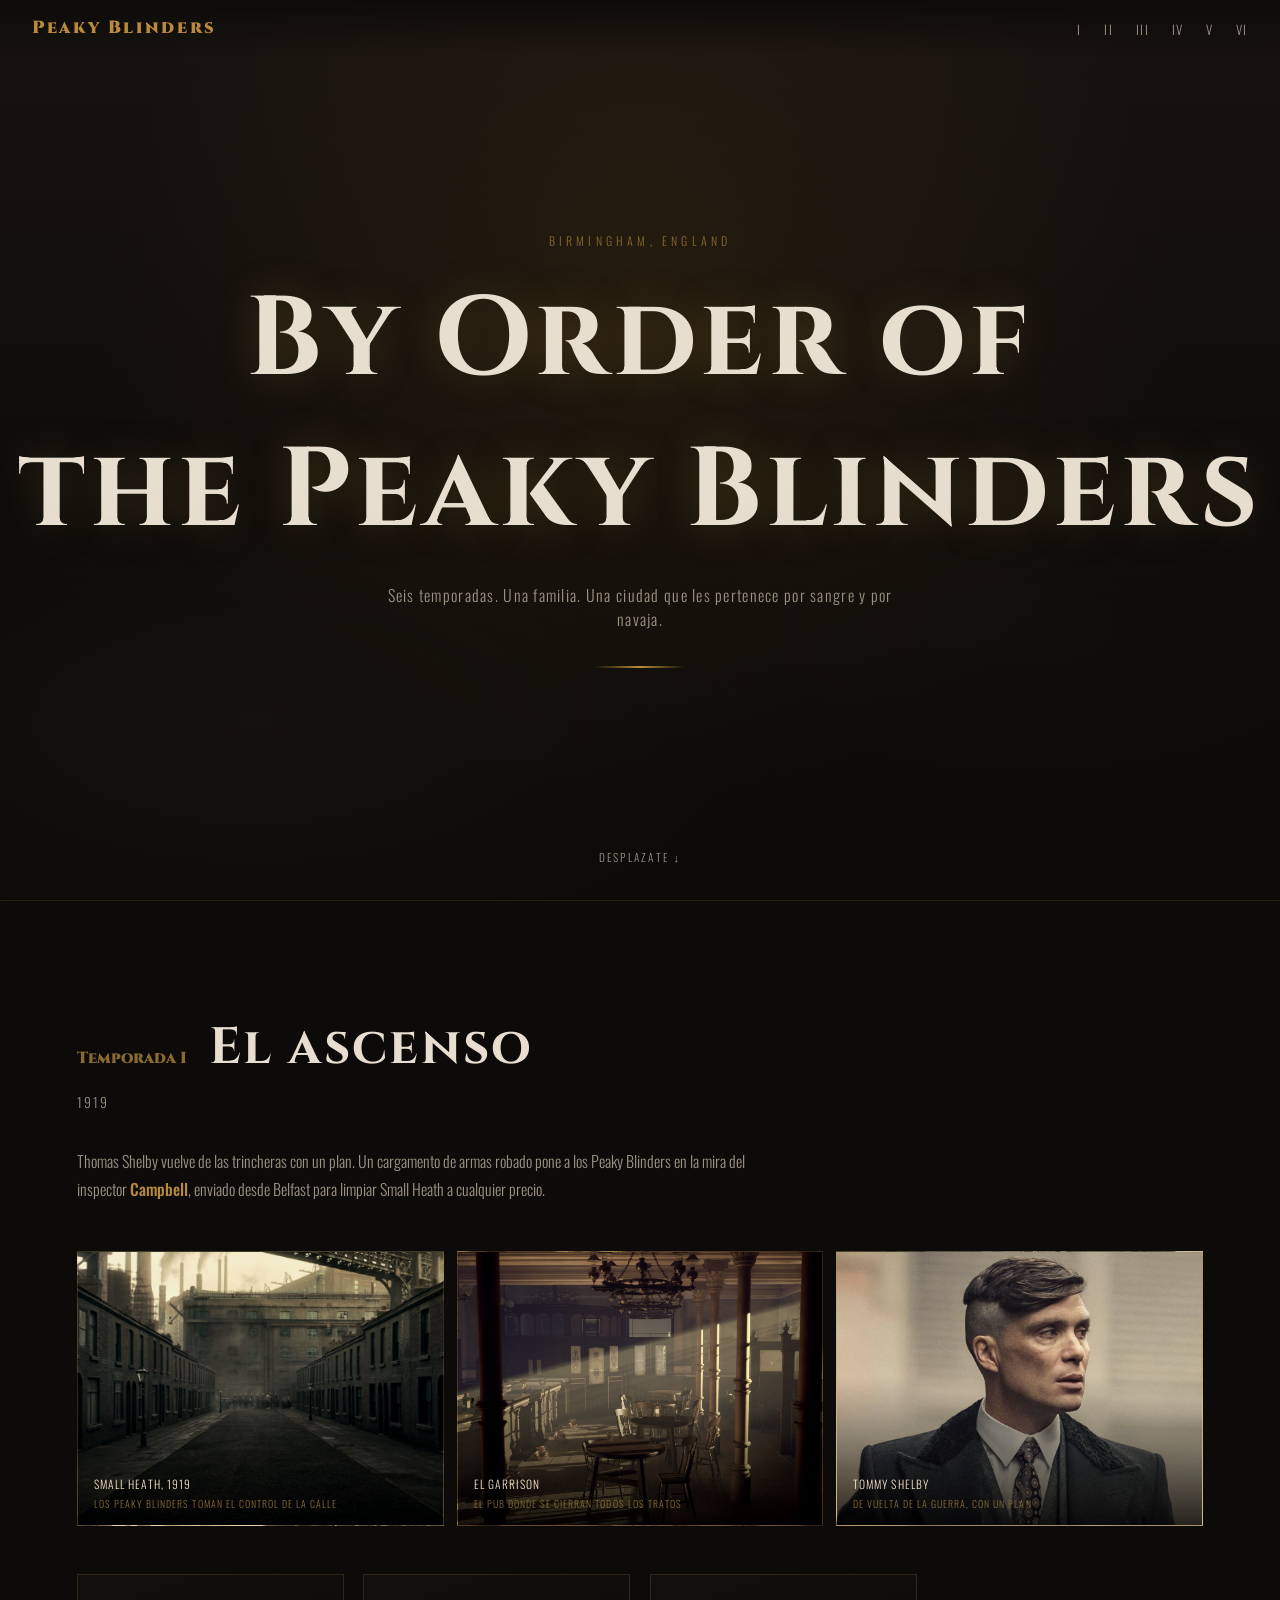
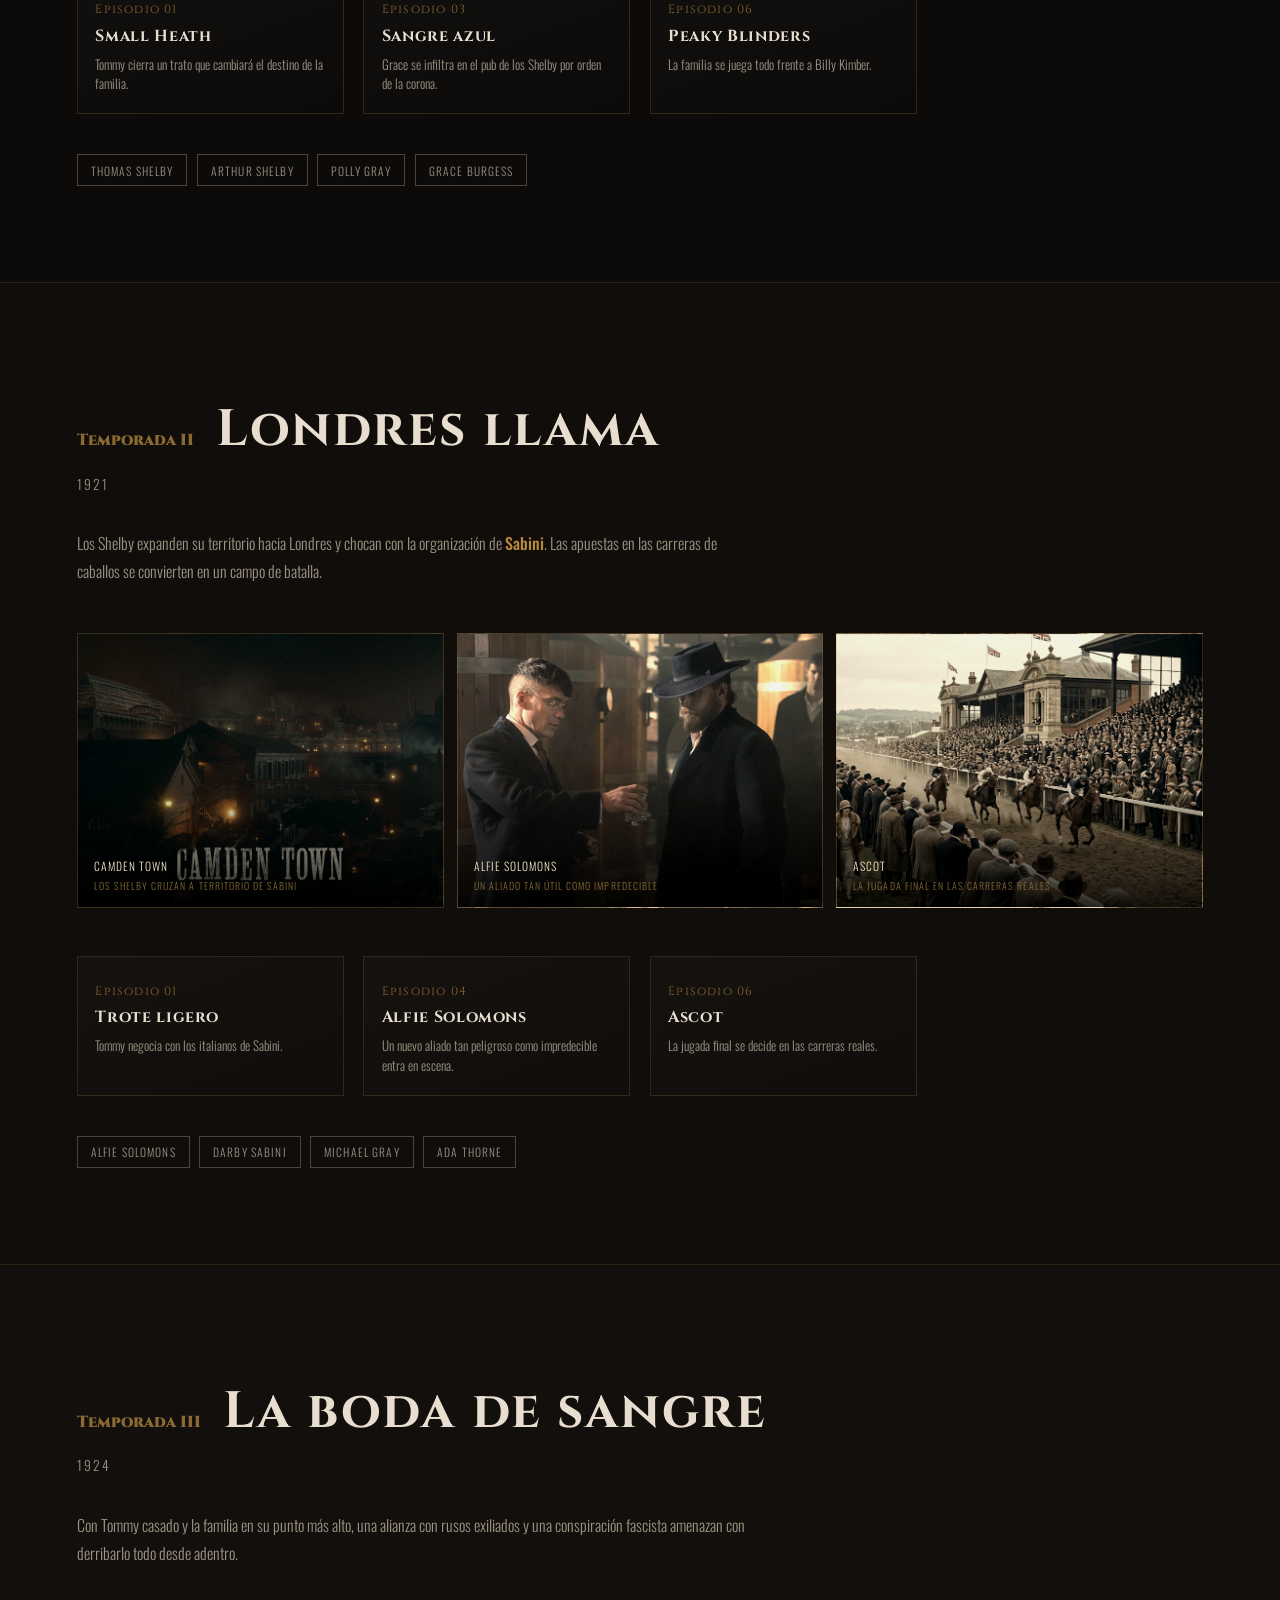
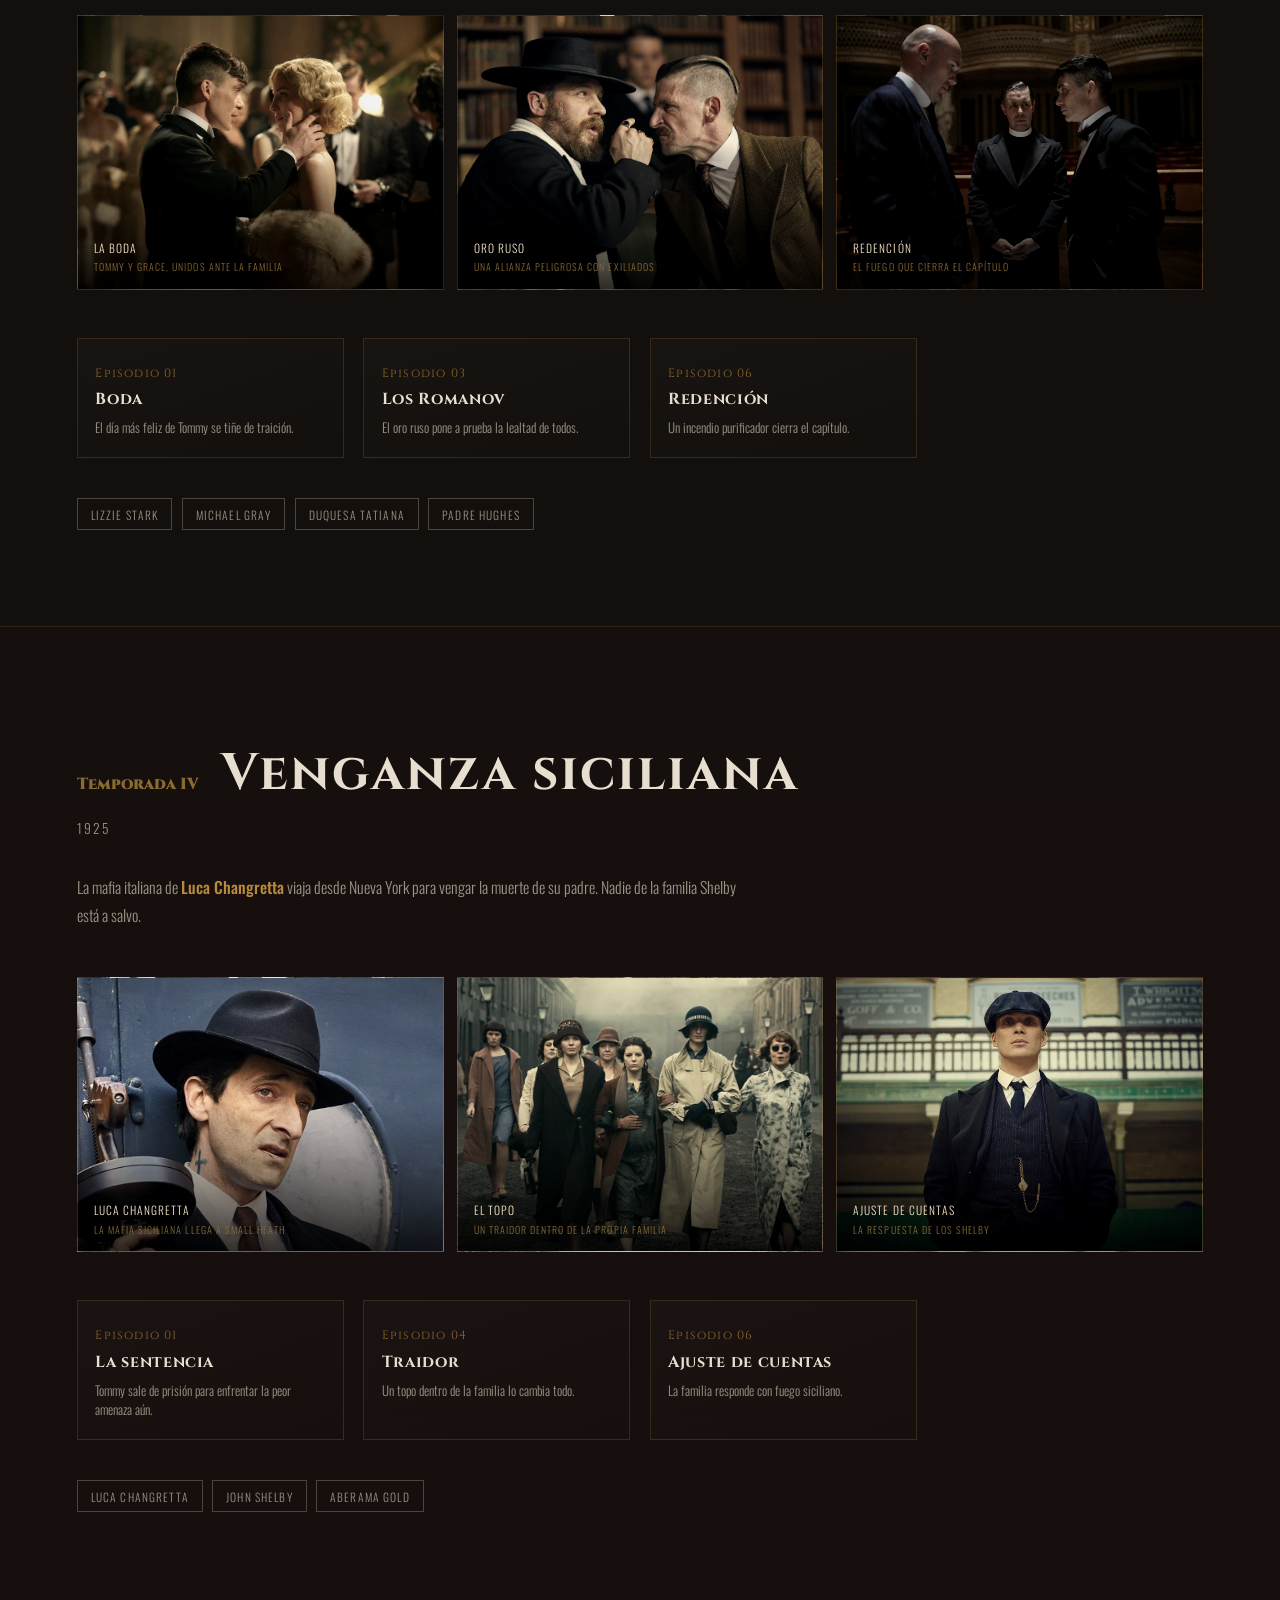
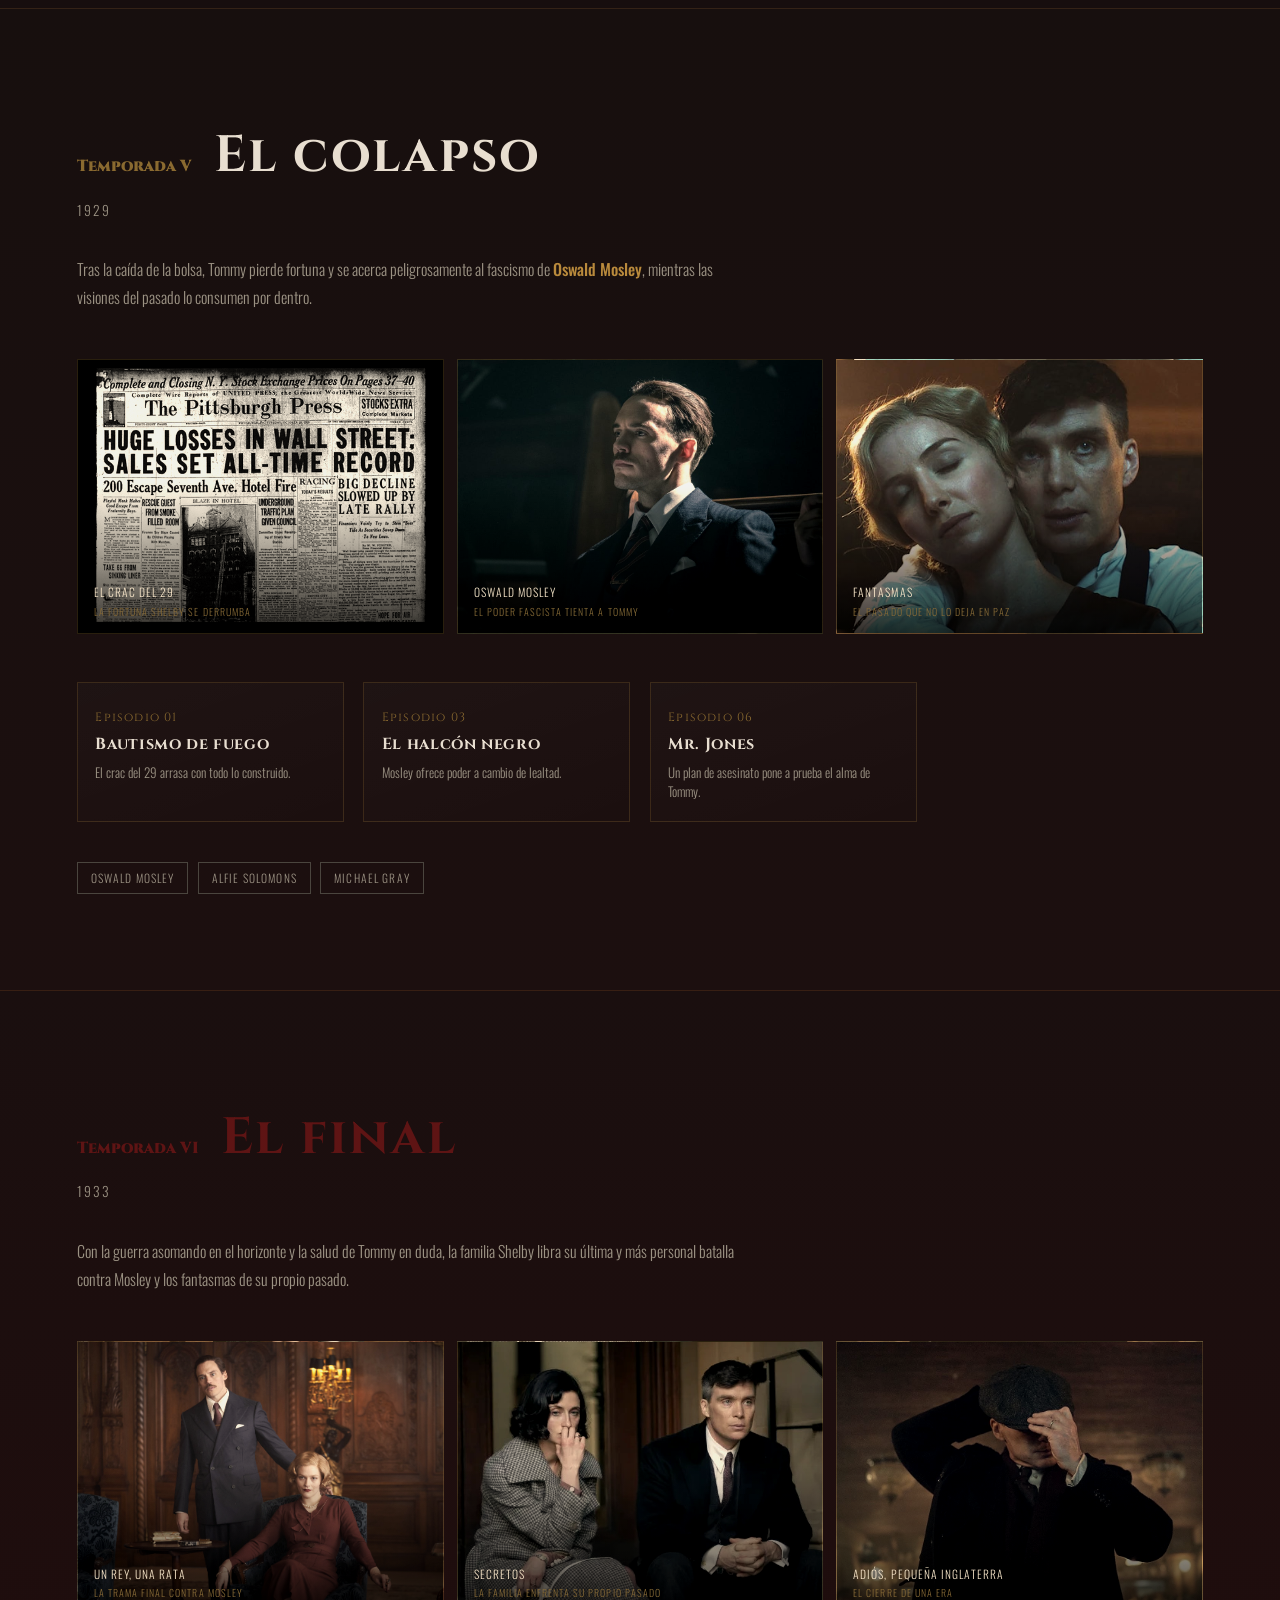
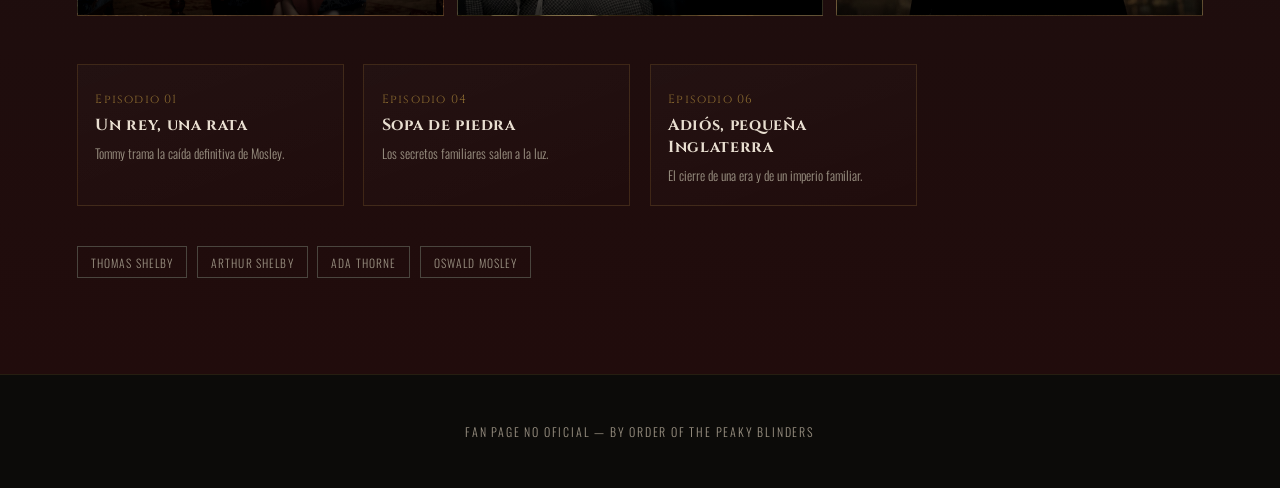
==== index.html @ 527565f4 "Primer commit: pagina Peaky Blinders" ====
<!DOCTYPE html>
<html lang="es">

<head>
  <meta charset="UTF-8">
  <meta name="viewport" content="width=device-width, initial-scale=1.0">
  <title>Peaky Blinders — By Order of the Peaky Blinders</title>
  <link rel="preconnect" href="https://fonts.googleapis.com">
  <link
    href="https://fonts.googleapis.com/css2?family=Cinzel:wght@500;700;900&family=Oswald:wght@300;400;500;600&display=swap"
    rel="stylesheet">
  <link rel="stylesheet" href="styles.css">
</head>

<body>

  <nav>
    <div class="brand">Peaky Blinders</div>
    <ul class="seasons-nav">
      <li><a href="#s1">I</a></li>
      <li><a href="#s2">II</a></li>
      <li><a href="#s3">III</a></li>
      <li><a href="#s4">IV</a></li>
      <li><a href="#s5">V</a></li>
      <li><a href="#s6">VI</a></li>
    </ul>
  </nav>

  <section class="hero">
    <div class="smoke"></div>
    <div class="hero-eyebrow">Birmingham, England</div>
    <h1>By Order of<br>the Peaky Blinders</h1>
    <p class="sub">Seis temporadas. Una familia. Una ciudad que les pertenece por sangre y por navaja.</p>
    <div class="razor"></div>
    <div class="scroll-hint">Desplazate ↓</div>
  </section>

  <section class="season" id="s1">
    <div class="season-head">
      <span class="season-num">Temporada I</span>
      <h2>El ascenso</h2>
    </div>
    <p class="season-year">1919</p>
    <p class="season-synopsis">Thomas Shelby vuelve de las trincheras con un plan. Un cargamento de armas robado pone a
      los Peaky Blinders en la mira del inspector <strong>Campbell</strong>, enviado desde Belfast para limpiar Small
      Heath a cualquier precio.</p>

    <div class="photo-grid" data-season="1">
      <div class="photo-item" data-seed="1" style="background-image:url('img/s1-1.jpg')">
        <p class="slide-caption">Small Heath, 1919<span>Los Peaky Blinders toman el control de la calle</span></p>
      </div>
      <div class="photo-item" data-seed="2" style="background-image:url('img/s1-2.jpg')">
        <p class="slide-caption">El Garrison<span>El pub donde se cierran todos los tratos</span></p>
      </div>
      <div class="photo-item" data-seed="3" style="background-image:url('img/s1-3.jpg')">
        <p class="slide-caption">Tommy Shelby<span>De vuelta de la guerra, con un plan</span></p>
      </div>
    </div>

    <div class="ep-grid">
      <div class="ep-card"><span class="ep-num">Episodio 01</span>
        <h3>Small Heath</h3>
        <p>Tommy cierra un trato que cambiará el destino de la familia.</p>
      </div>
      <div class="ep-card"><span class="ep-num">Episodio 03</span>
        <h3>Sangre azul</h3>
        <p>Grace se infiltra en el pub de los Shelby por orden de la corona.</p>
      </div>
      <div class="ep-card"><span class="ep-num">Episodio 06</span>
        <h3>Peaky Blinders</h3>
        <p>La familia se juega todo frente a Billy Kimber.</p>
      </div>
    </div>
    <div class="cast"><span>Thomas Shelby</span><span>Arthur Shelby</span><span>Polly Gray</span><span>Grace
        Burgess</span></div>
  </section>

  <section class="season" id="s2">
    <div class="season-head">
      <span class="season-num">Temporada II</span>
      <h2>Londres llama</h2>
    </div>
    <p class="season-year">1921</p>
    <p class="season-synopsis">Los Shelby expanden su territorio hacia Londres y chocan con la organización de
      <strong>Sabini</strong>. Las apuestas en las carreras de caballos se convierten en un campo de batalla.</p>

    <div class="photo-grid" data-season="2">
      <div class="photo-item" data-seed="4" style="background-image:url('img/s2-1.jpg')">
        <p class="slide-caption">Camden Town<span>Los Shelby cruzan a territorio de Sabini</span></p>
      </div>
      <div class="photo-item" data-seed="5" style="background-image:url('img/s2-2.jpg')">
        <p class="slide-caption">Alfie Solomons<span>Un aliado tan útil como impredecible</span></p>
      </div>
      <div class="photo-item" data-seed="6" style="background-image:url('img/s2-3.jpg')">
        <p class="slide-caption">Ascot<span>La jugada final en las carreras reales</span></p>
      </div>
    </div>

    <div class="ep-grid">
      <div class="ep-card"><span class="ep-num">Episodio 01</span>
        <h3>Trote ligero</h3>
        <p>Tommy negocia con los italianos de Sabini.</p>
      </div>
      <div class="ep-card"><span class="ep-num">Episodio 04</span>
        <h3>Alfie Solomons</h3>
        <p>Un nuevo aliado tan peligroso como impredecible entra en escena.</p>
      </div>
      <div class="ep-card"><span class="ep-num">Episodio 06</span>
        <h3>Ascot</h3>
        <p>La jugada final se decide en las carreras reales.</p>
      </div>
    </div>
    <div class="cast"><span>Alfie Solomons</span><span>Darby Sabini</span><span>Michael Gray</span><span>Ada
        Thorne</span></div>
  </section>

  <section class="season" id="s3">
    <div class="season-head">
      <span class="season-num">Temporada III</span>
      <h2>La boda de sangre</h2>
    </div>
    <p class="season-year">1924</p>
    <p class="season-synopsis">Con Tommy casado y la familia en su punto más alto, una alianza con rusos exiliados y una
      conspiración fascista amenazan con derribarlo todo desde adentro.</p>

    <div class="photo-grid" data-season="3">
      <div class="photo-item" data-seed="7" style="background-image:url('img/s3-1.jpg')">
        <p class="slide-caption">La boda<span>Tommy y Grace, unidos ante la familia</span></p>
      </div>
      <div class="photo-item" data-seed="8" style="background-image:url('img/s3-2.jpg')">
        <p class="slide-caption">Oro ruso<span>Una alianza peligrosa con exiliados</span></p>
      </div>
      <div class="photo-item" data-seed="9" style="background-image:url('img/s3-3.jpg')">
        <p class="slide-caption">Redención<span>El fuego que cierra el capítulo</span></p>
      </div>
    </div>

    <div class="ep-grid">
      <div class="ep-card"><span class="ep-num">Episodio 01</span>
        <h3>Boda</h3>
        <p>El día más feliz de Tommy se tiñe de traición.</p>
      </div>
      <div class="ep-card"><span class="ep-num">Episodio 03</span>
        <h3>Los Romanov</h3>
        <p>El oro ruso pone a prueba la lealtad de todos.</p>
      </div>
      <div class="ep-card"><span class="ep-num">Episodio 06</span>
        <h3>Redención</h3>
        <p>Un incendio purificador cierra el capítulo.</p>
      </div>
    </div>
    <div class="cast"><span>Lizzie Stark</span><span>Michael Gray</span><span>Duquesa Tatiana</span><span>Padre
        Hughes</span></div>
  </section>

  <section class="season" id="s4">
    <div class="season-head">
      <span class="season-num">Temporada IV</span>
      <h2>Venganza siciliana</h2>
    </div>
    <p class="season-year">1925</p>
    <p class="season-synopsis">La mafia italiana de <strong>Luca Changretta</strong> viaja desde Nueva York para vengar
      la muerte de su padre. Nadie de la familia Shelby está a salvo.</p>

    <div class="photo-grid" data-season="4">
      <div class="photo-item" data-seed="10" style="background-image:url('img/s4-1.jpg')">
        <p class="slide-caption">Luca Changretta<span>La mafia siciliana llega a Small Heath</span></p>
      </div>
      <div class="photo-item" data-seed="11" style="background-image:url('img/s4-2.jpg')">
        <p class="slide-caption">El topo<span>Un traidor dentro de la propia familia</span></p>
      </div>
      <div class="photo-item" data-seed="12" style="background-image:url('img/s4-3.jpg')">
        <p class="slide-caption">Ajuste de cuentas<span>La respuesta de los Shelby</span></p>
      </div>
    </div>

    <div class="ep-grid">
      <div class="ep-card"><span class="ep-num">Episodio 01</span>
        <h3>La sentencia</h3>
        <p>Tommy sale de prisión para enfrentar la peor amenaza aún.</p>
      </div>
      <div class="ep-card"><span class="ep-num">Episodio 04</span>
        <h3>Traidor</h3>
        <p>Un topo dentro de la familia lo cambia todo.</p>
      </div>
      <div class="ep-card"><span class="ep-num">Episodio 06</span>
        <h3>Ajuste de cuentas</h3>
        <p>La familia responde con fuego siciliano.</p>
      </div>
    </div>
    <div class="cast"><span>Luca Changretta</span><span>John Shelby</span><span>Aberama Gold</span></div>
  </section>

  <section class="season" id="s5">
    <div class="season-head">
      <span class="season-num">Temporada V</span>
      <h2>El colapso</h2>
    </div>
    <p class="season-year">1929</p>
    <p class="season-synopsis">Tras la caída de la bolsa, Tommy pierde fortuna y se acerca peligrosamente al fascismo de
      <strong>Oswald Mosley</strong>, mientras las visiones del pasado lo consumen por dentro.</p>

    <div class="photo-grid" data-season="5">
      <div class="photo-item" data-seed="13" style="background-image:url('img/s5-1.jpg')">
        <p class="slide-caption">El crac del 29<span>La fortuna Shelby se derrumba</span></p>
      </div>
      <div class="photo-item" data-seed="14" style="background-image:url('img/s5-2.jpg')">
        <p class="slide-caption">Oswald Mosley<span>El poder fascista tienta a Tommy</span></p>
      </div>
      <div class="photo-item" data-seed="15" style="background-image:url('img/s5-3.jpg')">
        <p class="slide-caption">Fantasmas<span>El pasado que no lo deja en paz</span></p>
      </div>
    </div>

    <div class="ep-grid">
      <div class="ep-card"><span class="ep-num">Episodio 01</span>
        <h3>Bautismo de fuego</h3>
        <p>El crac del 29 arrasa con todo lo construido.</p>
      </div>
      <div class="ep-card"><span class="ep-num">Episodio 03</span>
        <h3>El halcón negro</h3>
        <p>Mosley ofrece poder a cambio de lealtad.</p>
      </div>
      <div class="ep-card"><span class="ep-num">Episodio 06</span>
        <h3>Mr. Jones</h3>
        <p>Un plan de asesinato pone a prueba el alma de Tommy.</p>
      </div>
    </div>
    <div class="cast"><span>Oswald Mosley</span><span>Alfie Solomons</span><span>Michael Gray</span></div>
  </section>

  <section class="season" id="s6">
    <div class="season-head">
      <span class="season-num">Temporada VI</span>
      <h2>El final</h2>
    </div>
    <p class="season-year">1933</p>
    <p class="season-synopsis">Con la guerra asomando en el horizonte y la salud de Tommy en duda, la familia Shelby
      libra su última y más personal batalla contra Mosley y los fantasmas de su propio pasado.</p>

    <div class="photo-grid" data-season="6">
      <div class="photo-item" data-seed="16" style="background-image:url('img/s6-1.jpg')">
        <p class="slide-caption">Un rey, una rata<span>La trama final contra Mosley</span></p>
      </div>
      <div class="photo-item" data-seed="17" style="background-image:url('img/s6-2.jpg')">
        <p class="slide-caption">Secretos<span>La familia enfrenta su propio pasado</span></p>
      </div>
      <div class="photo-item" data-seed="18" style="background-image:url('img/s6-3.jpg')">
        <p class="slide-caption">Adiós, pequeña Inglaterra<span>El cierre de una era</span></p>
      </div>
    </div>

    <div class="ep-grid">
      <div class="ep-card"><span class="ep-num">Episodio 01</span>
        <h3>Un rey, una rata</h3>
        <p>Tommy trama la caída definitiva de Mosley.</p>
      </div>
      <div class="ep-card"><span class="ep-num">Episodio 04</span>
        <h3>Sopa de piedra</h3>
        <p>Los secretos familiares salen a la luz.</p>
      </div>
      <div class="ep-card"><span class="ep-num">Episodio 06</span>
        <h3>Adiós, pequeña Inglaterra</h3>
        <p>El cierre de una era y de un imperio familiar.</p>
      </div>
    </div>
    <div class="cast"><span>Thomas Shelby</span><span>Arthur Shelby</span><span>Ada Thorne</span><span>Oswald
        Mosley</span></div>
  </section>

  <footer>
    Fan page no oficial — By Order of the Peaky Blinders
  </footer>

  <script src="script.js"></script>
</body>

</html>
---- styles.css ----
:root{
  --ink:#0c0b09;
  --leather:#2b2018;
  --smoke:#4a453e;
  --gold:#b98a3c;
  --gold-dim:#8a6a30;
  --blood:#5e1414;
  --cream:#e8ded0;
  --cream-dim:#9c9384;
}
*{box-sizing:border-box;margin:0;padding:0;}
html{scroll-behavior:smooth;}
body{
  background:var(--ink);
  color:var(--cream);
  font-family:'Oswald',sans-serif;
  font-weight:300;
  overflow-x:hidden;
}
h1,h2,h3{font-family:'Cinzel',serif;letter-spacing:.04em;}

/* ---------- NAV ---------- */
nav{
  position:fixed; top:0; left:0; right:0; z-index:100;
  display:flex; align-items:center; justify-content:space-between;
  padding:1rem 2rem;
  background:linear-gradient(to bottom, rgba(12,11,9,.95), rgba(12,11,9,0));
}
.brand{font-family:'Cinzel',serif; font-weight:900; font-size:1.1rem; letter-spacing:.15em; color:var(--gold);}
.seasons-nav{display:flex; gap:1.4rem; list-style:none;}
.seasons-nav a{
  color:var(--cream-dim); text-decoration:none; font-size:.8rem;
  letter-spacing:.12em; text-transform:uppercase; transition:color .3s;
}
.seasons-nav a:hover, .seasons-nav a:focus-visible{color:var(--gold);}

/* ---------- HERO ---------- */
.hero{
  height:100vh; min-height:600px;
  display:flex; flex-direction:column; align-items:center; justify-content:center;
  text-align:center; position:relative;
  background:
    radial-gradient(ellipse at 50% 30%, rgba(90,60,20,.25), transparent 60%),
    linear-gradient(180deg, #171310 0%, #0c0b09 70%);
}
.smoke{
  position:absolute; inset:0; pointer-events:none; opacity:.35;
  background:radial-gradient(ellipse 60% 40% at 20% 80%, rgba(180,150,100,.15), transparent 70%),
             radial-gradient(ellipse 50% 30% at 80% 70%, rgba(120,100,70,.12), transparent 70%);
  animation:drift 18s ease-in-out infinite alternate;
}
@keyframes drift{ from{transform:translateX(-3%) translateY(0);} to{transform:translateX(3%) translateY(-2%);} }
.hero-eyebrow{color:var(--gold-dim); letter-spacing:.35em; font-size:.75rem; text-transform:uppercase; margin-bottom:1rem;}
.hero h1{font-size:clamp(3rem,9vw,7rem); color:var(--cream); text-shadow:0 0 40px rgba(185,138,60,.25);}
.hero .sub{margin-top:1rem; color:var(--cream-dim); font-size:1rem; letter-spacing:.08em; max-width:32rem;}
.razor{
  width:90px; height:2px; background:linear-gradient(90deg, transparent, var(--gold), transparent);
  margin-top:2.2rem;
}
.scroll-hint{position:absolute; bottom:2.2rem; font-size:.7rem; letter-spacing:.2em; color:var(--cream-dim); text-transform:uppercase;}

/* ---------- SEASON SECTIONS ---------- */
.season{
  position:relative; padding:7rem 6vw 6rem; min-height:100vh;
  border-top:1px solid rgba(185,138,60,.15);
}
.season-head{display:flex; align-items:baseline; gap:1.4rem; margin-bottom:.6rem;}
.season-num{font-family:'Cinzel',serif; font-weight:900; font-size:1rem; color:var(--gold-dim);}
.season h2{font-size:clamp(2rem,5vw,3.2rem); color:var(--cream);}
.season-year{color:var(--cream-dim); font-size:.85rem; letter-spacing:.15em; margin-bottom:2.2rem;}
.season-synopsis{max-width:42rem; color:var(--cream-dim); line-height:1.75; font-weight:300; margin-bottom:3rem;}
.season-synopsis strong{color:var(--gold); font-weight:500;}

/* ---------- GRILLA DE FOTOS ---------- */
.photo-grid{
  display:grid; grid-template-columns:repeat(3, 1fr);
  gap:.8rem; margin-bottom:3rem;
}
.photo-item{
  position:relative; aspect-ratio:4/3;
  background-size:cover; background-position:center;
  filter:sepia(.3) contrast(1.05) brightness(.95) saturate(1.05);
  border:1px solid rgba(185,138,60,.25);
  overflow:hidden;
  transition:transform .3s ease;
}
.photo-item:hover{ transform:scale(1.02); }
.photo-item::before{
  content:""; position:absolute; inset:0;
  background:linear-gradient(180deg, transparent 45%, rgba(0,0,0,.8) 100%);
}
.photo-item .slide-caption{
  position:absolute; left:0; right:0; bottom:0; z-index:1;
  padding:.9rem 1rem;
  font-size:.72rem; letter-spacing:.09em; color:var(--cream);
  text-transform:uppercase;
}
.photo-item .slide-caption span{display:block; color:var(--gold-dim); font-size:.62rem; margin-top:.2rem;}
.photo-item.img-stock::after{
  content:"Imagen referencial"; position:absolute; top:.5rem; right:.5rem; z-index:1;
  font-size:.58rem; letter-spacing:.08em; text-transform:uppercase; color:var(--cream-dim);
  background:rgba(0,0,0,.5); padding:.2rem .4rem; border:1px solid rgba(185,138,60,.3);
}
.photo-item.img-missing{
  background:repeating-linear-gradient(135deg, #1a1611, #1a1611 12px, #171310 12px, #171310 24px);
}
.photo-item.img-missing::after{
  content:"Colocá tu imagen en /img/"; position:absolute; inset:0;
  display:flex; align-items:center; justify-content:center;
  font-size:.62rem; letter-spacing:.12em; text-transform:uppercase; color:var(--smoke);
}

@media (max-width:720px){
  .photo-grid{ grid-template-columns:1fr; }
}

.ep-grid{
  display:grid; grid-template-columns:repeat(auto-fill,minmax(220px,1fr));
  gap:1.2rem; margin-bottom:2.5rem;
}
.ep-card{
  border:1px solid rgba(185,138,60,.2); padding:1.2rem 1.1rem;
  background:linear-gradient(160deg, rgba(255,255,255,.02), transparent);
  transition:border-color .3s, transform .3s;
}
.ep-card:hover{border-color:var(--gold); transform:translateY(-3px);}
.ep-card .ep-num{font-family:'Cinzel',serif; color:var(--gold-dim); font-size:.75rem; letter-spacing:.1em;}
.ep-card h3{font-size:1rem; margin:.4rem 0 .5rem; color:var(--cream);}
.ep-card p{font-size:.82rem; color:var(--cream-dim); line-height:1.5;}

.cast{display:flex; flex-wrap:wrap; gap:.6rem;}
.cast span{
  font-size:.72rem; letter-spacing:.1em; text-transform:uppercase;
  padding:.4rem .8rem; border:1px solid var(--smoke); color:var(--cream-dim);
}

/* progressive tone per season: darker→more crimson as the story escalates */
#s1{ background:#0c0b09; }
#s2{ background:#100d0a; }
#s3{ background:#130f0c; }
#s4{ background:linear-gradient(180deg,#150f0d,#170e0e); }
#s5{ background:linear-gradient(180deg,#170f0e,#1c0f0f); }
#s6{ background:linear-gradient(180deg,#1a0f0f,#210c0c); }
#s6 .season-num, #s6 h2{ color:var(--blood); }

footer{
  padding:3rem 6vw; text-align:center; border-top:1px solid rgba(185,138,60,.15);
  color:var(--cream-dim); font-size:.75rem; letter-spacing:.15em; text-transform:uppercase;
}

@media (max-width:720px){
  .seasons-nav{display:none;}
  .season{padding:5rem 6vw 4rem;}
}
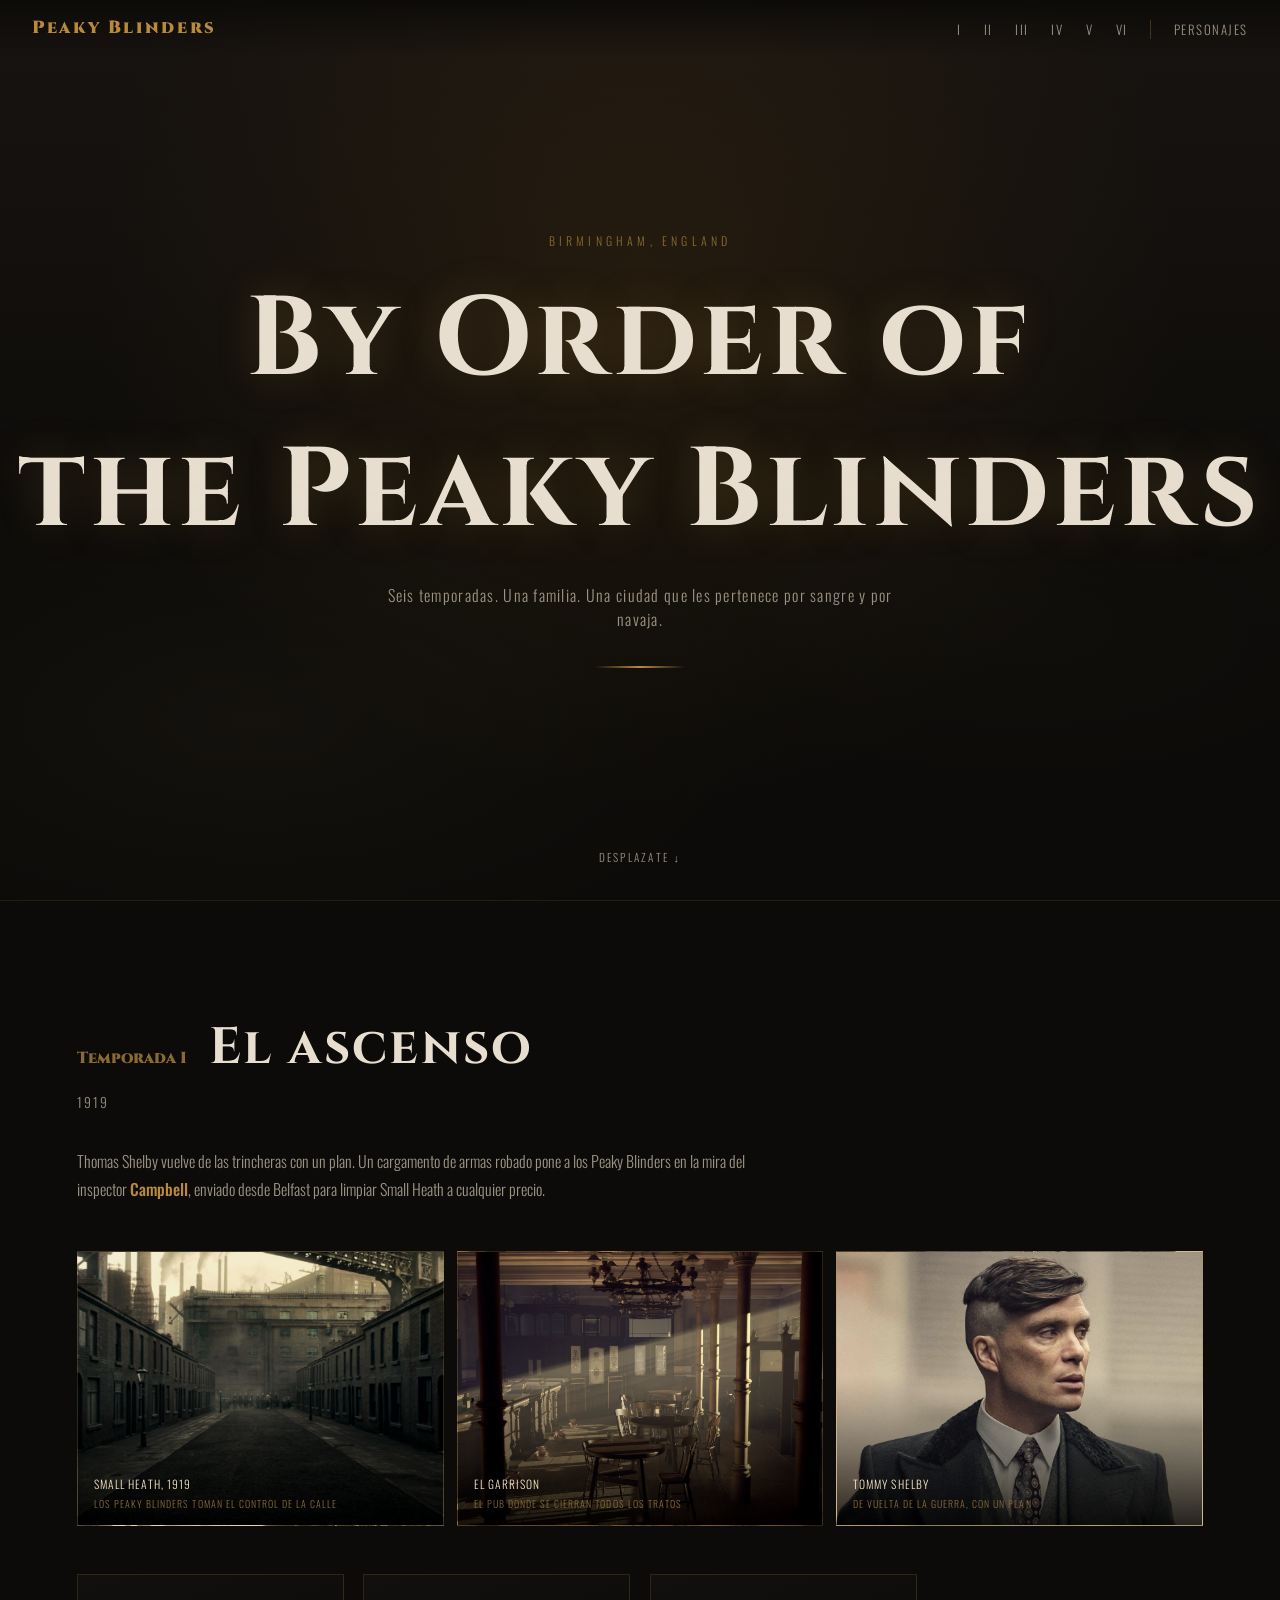
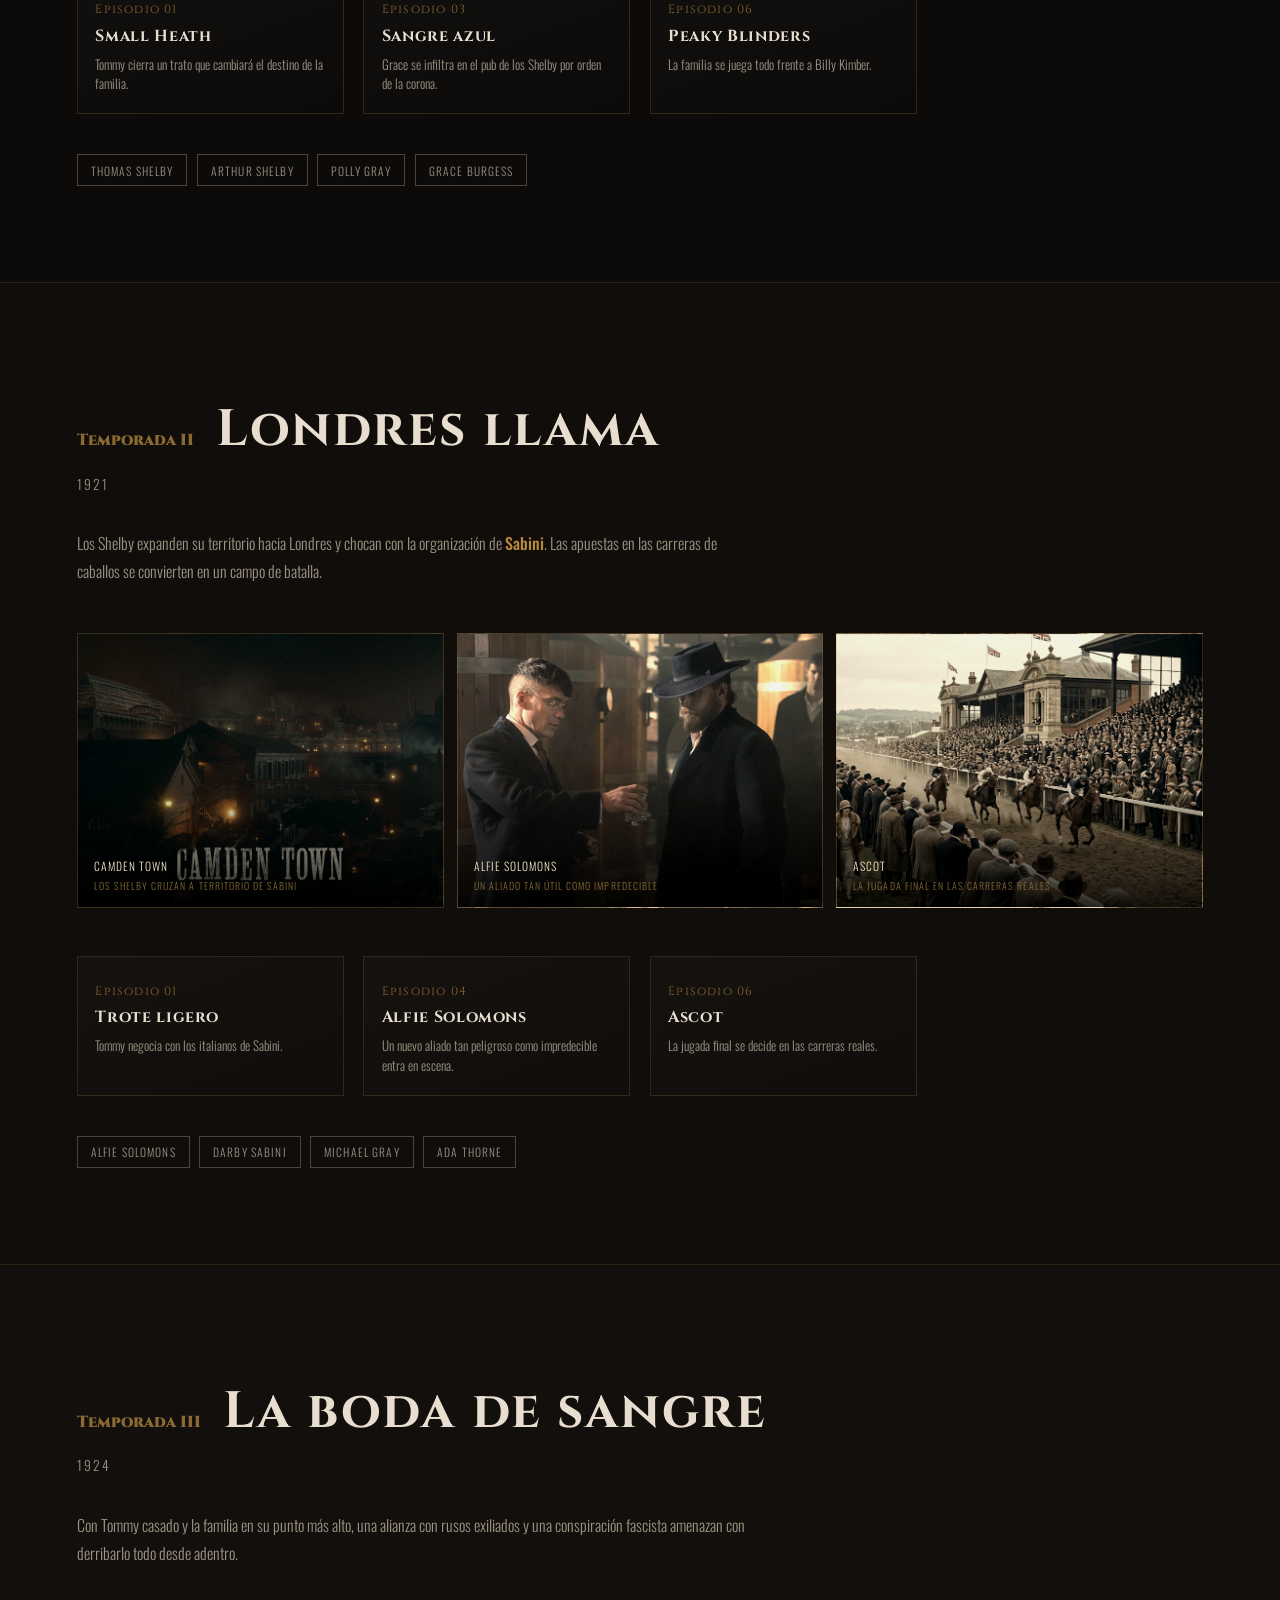
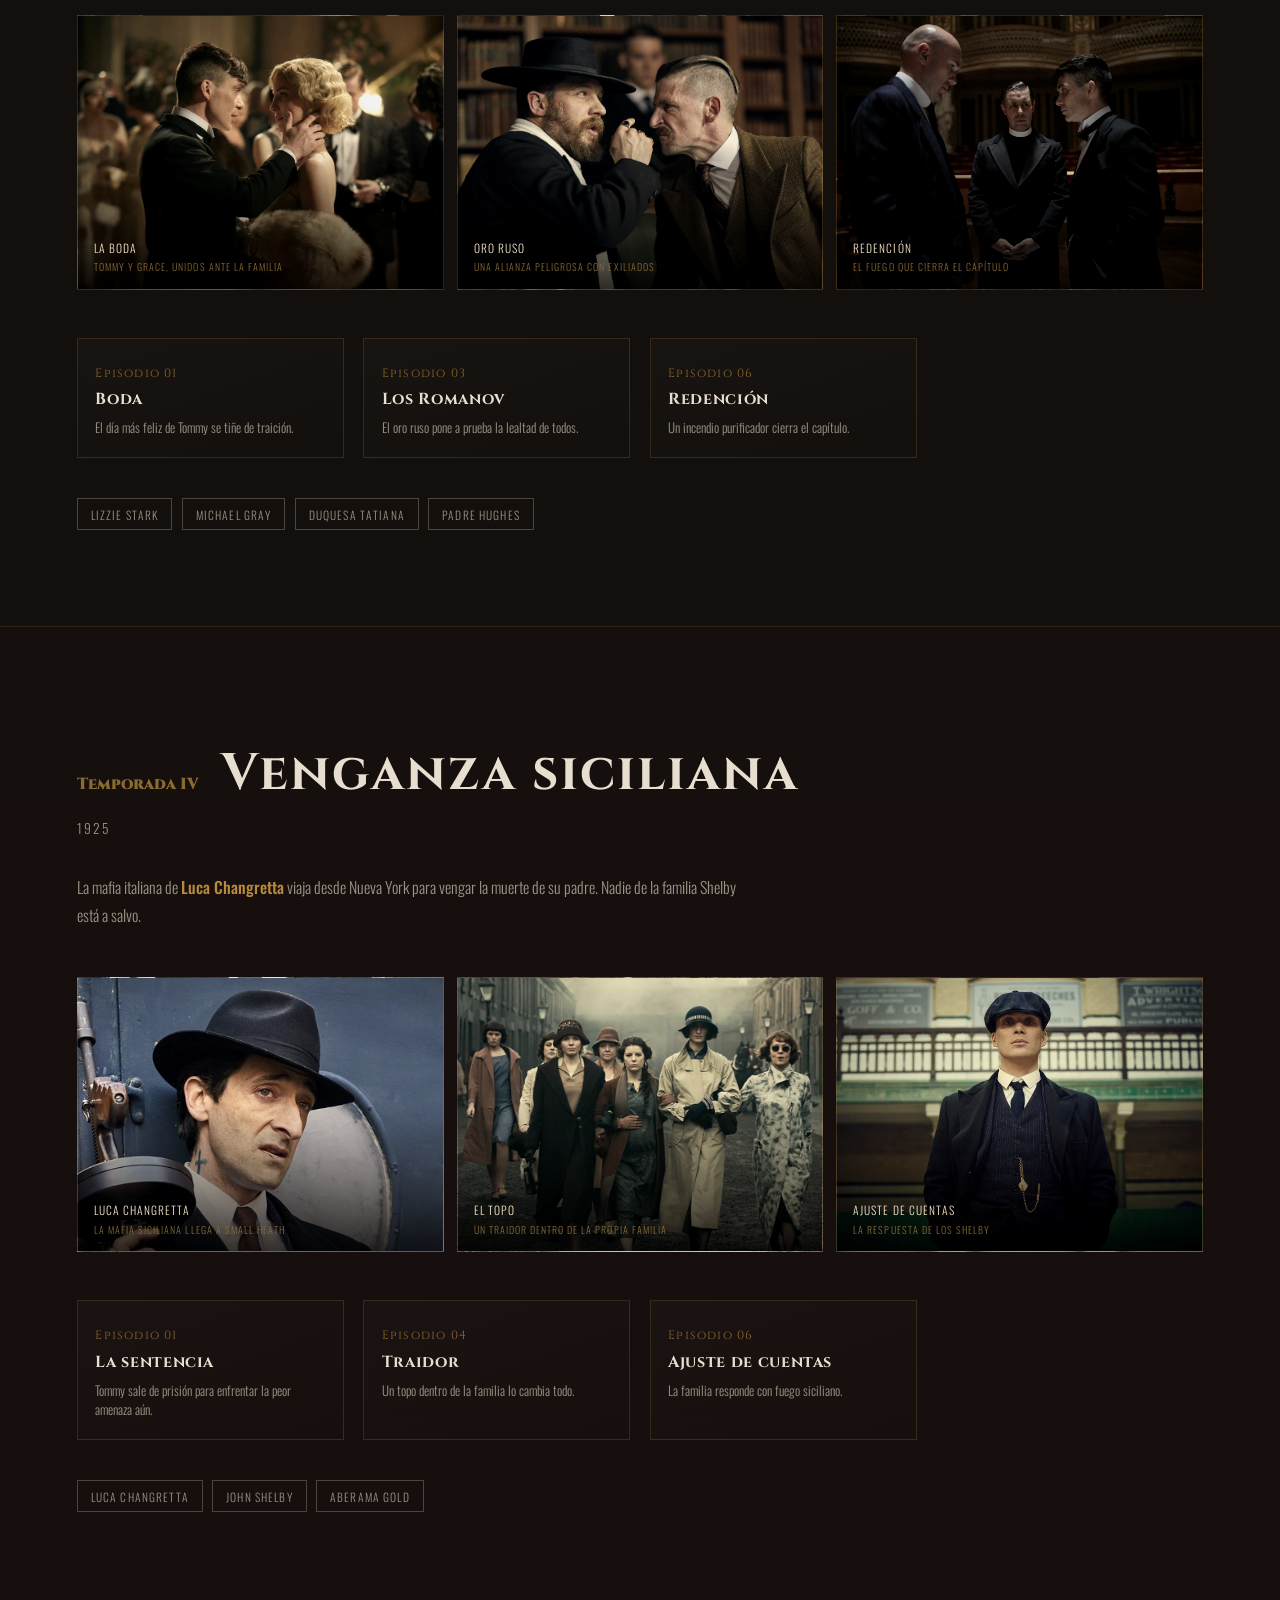
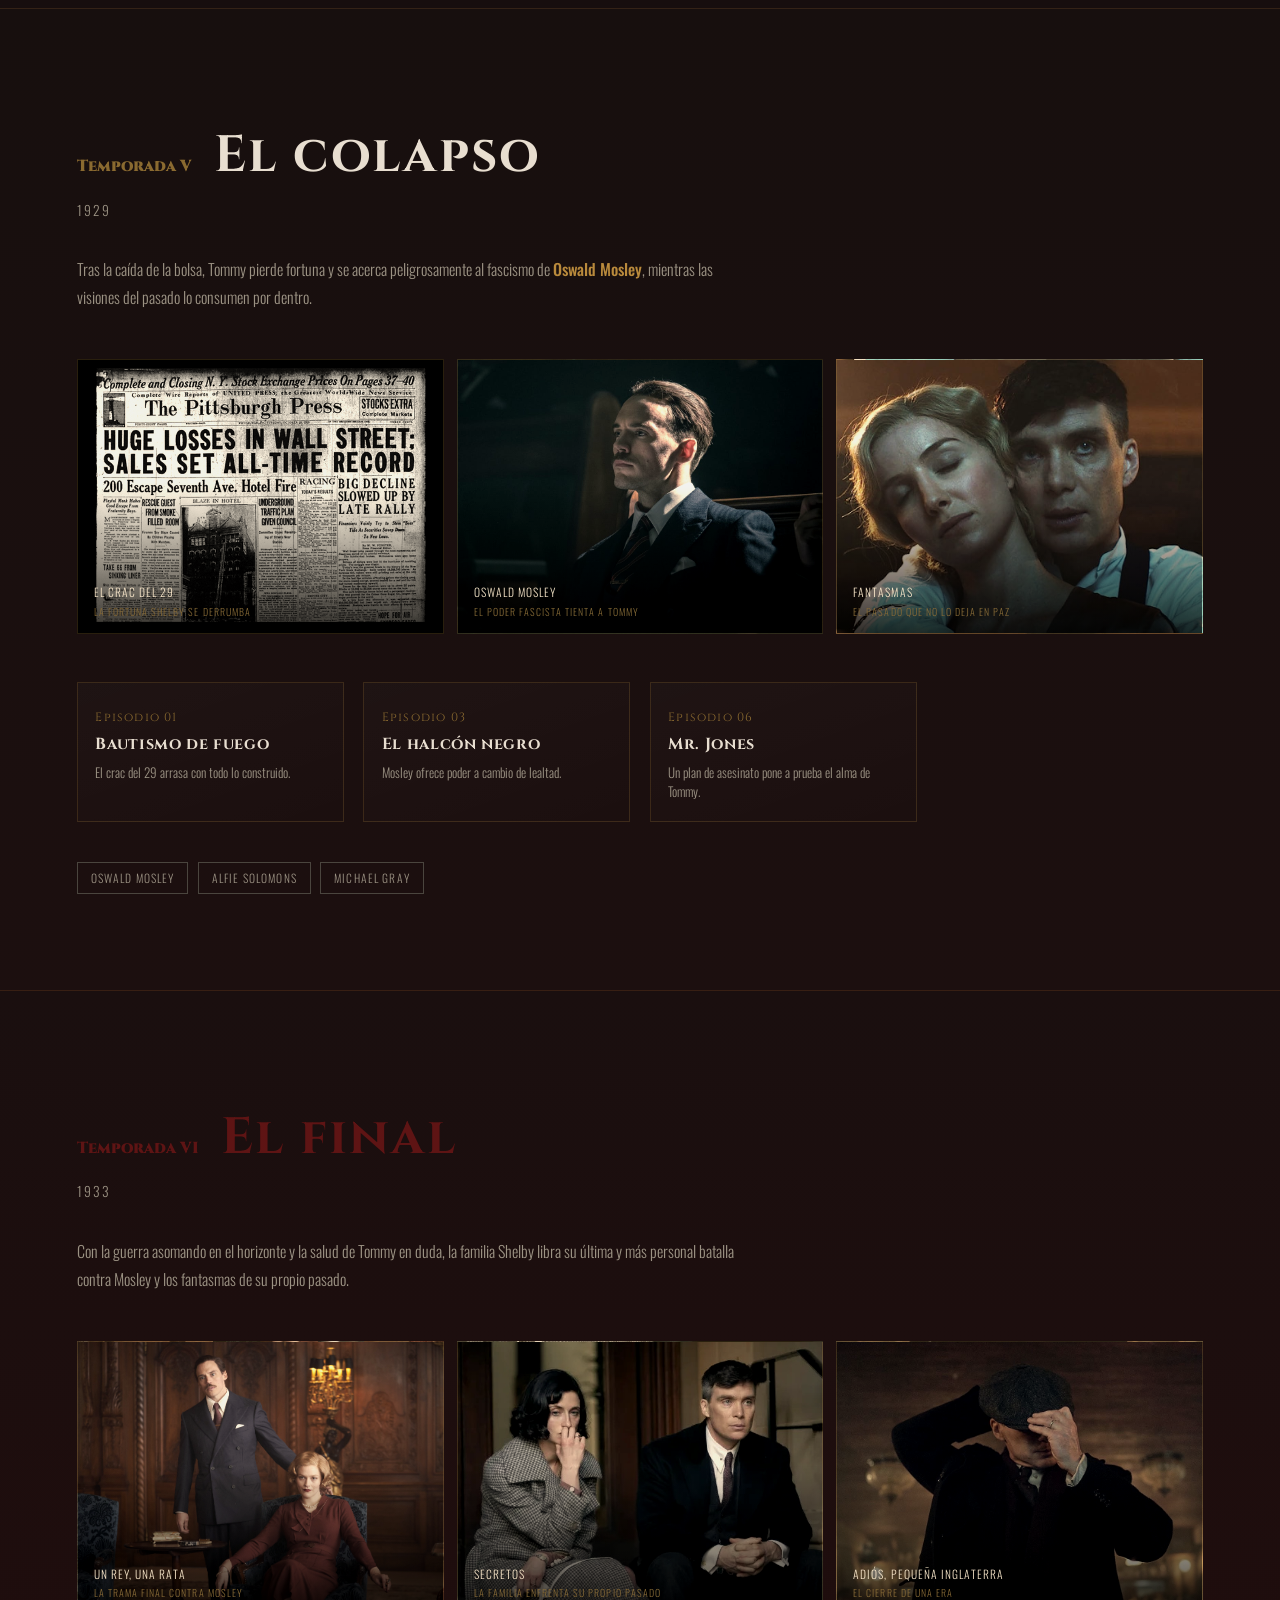
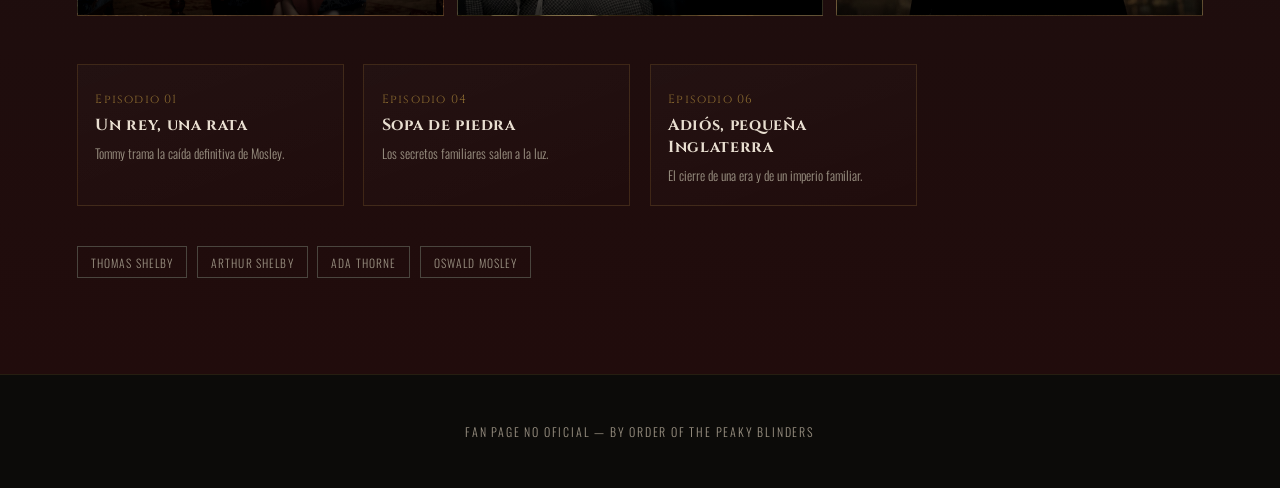
==== commit 886ca37d: "Agregar pagina de personajes con fotos" ====
--- a/index.html
+++ b/index.html
@@ -23,6 +23,7 @@
       <li><a href="#s4">IV</a></li>
       <li><a href="#s5">V</a></li>
       <li><a href="#s6">VI</a></li>
+      <li><a href="personajes.html">Personajes</a></li>
     </ul>
   </nav>
 
@@ -71,8 +72,9 @@
         <p>La familia se juega todo frente a Billy Kimber.</p>
       </div>
     </div>
-    <div class="cast"><span>Thomas Shelby</span><span>Arthur Shelby</span><span>Polly Gray</span><span>Grace
-        Burgess</span></div>
+    <div class="cast"><a href="personajes.html#thomas-shelby">Thomas Shelby</a><a
+        href="personajes.html#arthur-shelby">Arthur Shelby</a><a href="personajes.html#polly-gray">Polly Gray</a><a
+        href="personajes.html#grace-burgess">Grace Burgess</a></div>
   </section>
 
   <section class="season" id="s2">
@@ -82,7 +84,8 @@
     </div>
     <p class="season-year">1921</p>
     <p class="season-synopsis">Los Shelby expanden su territorio hacia Londres y chocan con la organización de
-      <strong>Sabini</strong>. Las apuestas en las carreras de caballos se convierten en un campo de batalla.</p>
+      <strong>Sabini</strong>. Las apuestas en las carreras de caballos se convierten en un campo de batalla.
+    </p>
 
     <div class="photo-grid" data-season="2">
       <div class="photo-item" data-seed="4" style="background-image:url('img/s2-1.jpg')">
@@ -110,8 +113,9 @@
         <p>La jugada final se decide en las carreras reales.</p>
       </div>
     </div>
-    <div class="cast"><span>Alfie Solomons</span><span>Darby Sabini</span><span>Michael Gray</span><span>Ada
-        Thorne</span></div>
+    <div class="cast"><a href="personajes.html#alfie-solomons">Alfie Solomons</a><a
+        href="personajes.html#darby-sabini">Darby Sabini</a><a href="personajes.html#michael-gray">Michael Gray</a><a
+        href="personajes.html#ada-thorne">Ada Thorne</a></div>
   </section>
 
   <section class="season" id="s3">
@@ -149,8 +153,9 @@
         <p>Un incendio purificador cierra el capítulo.</p>
       </div>
     </div>
-    <div class="cast"><span>Lizzie Stark</span><span>Michael Gray</span><span>Duquesa Tatiana</span><span>Padre
-        Hughes</span></div>
+    <div class="cast"><a href="personajes.html#lizzie-stark">Lizzie Stark</a><a
+        href="personajes.html#michael-gray">Michael Gray</a><a href="personajes.html#duquesa-tatiana">Duquesa
+        Tatiana</a><a href="personajes.html#padre-hughes">Padre Hughes</a></div>
   </section>
 
   <section class="season" id="s4">
@@ -188,7 +193,8 @@
         <p>La familia responde con fuego siciliano.</p>
       </div>
     </div>
-    <div class="cast"><span>Luca Changretta</span><span>John Shelby</span><span>Aberama Gold</span></div>
+    <div class="cast"><a href="personajes.html#luca-changretta">Luca Changretta</a><a
+        href="personajes.html#john-shelby">John Shelby</a><a href="personajes.html#aberama-gold">Aberama Gold</a></div>
   </section>
 
   <section class="season" id="s5">
@@ -198,7 +204,8 @@
     </div>
     <p class="season-year">1929</p>
     <p class="season-synopsis">Tras la caída de la bolsa, Tommy pierde fortuna y se acerca peligrosamente al fascismo de
-      <strong>Oswald Mosley</strong>, mientras las visiones del pasado lo consumen por dentro.</p>
+      <strong>Oswald Mosley</strong>, mientras las visiones del pasado lo consumen por dentro.
+    </p>
 
     <div class="photo-grid" data-season="5">
       <div class="photo-item" data-seed="13" style="background-image:url('img/s5-1.jpg')">
@@ -226,7 +233,9 @@
         <p>Un plan de asesinato pone a prueba el alma de Tommy.</p>
       </div>
     </div>
-    <div class="cast"><span>Oswald Mosley</span><span>Alfie Solomons</span><span>Michael Gray</span></div>
+    <div class="cast"><a href="personajes.html#oswald-mosley">Oswald Mosley</a><a
+        href="personajes.html#alfie-solomons">Alfie Solomons</a><a href="personajes.html#michael-gray">Michael Gray</a>
+    </div>
   </section>
 
   <section class="season" id="s6">
@@ -264,8 +273,9 @@
         <p>El cierre de una era y de un imperio familiar.</p>
       </div>
     </div>
-    <div class="cast"><span>Thomas Shelby</span><span>Arthur Shelby</span><span>Ada Thorne</span><span>Oswald
-        Mosley</span></div>
+    <div class="cast"><a href="personajes.html#thomas-shelby">Thomas Shelby</a><a
+        href="personajes.html#arthur-shelby">Arthur Shelby</a><a href="personajes.html#ada-thorne">Ada Thorne</a><a
+        href="personajes.html#oswald-mosley">Oswald Mosley</a></div>
   </section>
 
   <footer>
--- a/styles.css
+++ b/styles.css
@@ -1,154 +1,523 @@
-:root{
-  --ink:#0c0b09;
-  --leather:#2b2018;
-  --smoke:#4a453e;
-  --gold:#b98a3c;
-  --gold-dim:#8a6a30;
-  --blood:#5e1414;
-  --cream:#e8ded0;
-  --cream-dim:#9c9384;
-}
-*{box-sizing:border-box;margin:0;padding:0;}
-html{scroll-behavior:smooth;}
-body{
-  background:var(--ink);
-  color:var(--cream);
-  font-family:'Oswald',sans-serif;
-  font-weight:300;
-  overflow-x:hidden;
-}
-h1,h2,h3{font-family:'Cinzel',serif;letter-spacing:.04em;}
+:root {
+  --ink: #0c0b09;
+  --leather: #2b2018;
+  --smoke: #4a453e;
+  --gold: #b98a3c;
+  --gold-dim: #8a6a30;
+  --blood: #5e1414;
+  --cream: #e8ded0;
+  --cream-dim: #9c9384;
+}
+
+* {
+  box-sizing: border-box;
+  margin: 0;
+  padding: 0;
+}
+
+html {
+  scroll-behavior: smooth;
+}
+
+body {
+  background: var(--ink);
+  color: var(--cream);
+  font-family: 'Oswald', sans-serif;
+  font-weight: 300;
+  overflow-x: hidden;
+}
+
+h1,
+h2,
+h3 {
+  font-family: 'Cinzel', serif;
+  letter-spacing: .04em;
+}
 
 /* ---------- NAV ---------- */
-nav{
-  position:fixed; top:0; left:0; right:0; z-index:100;
-  display:flex; align-items:center; justify-content:space-between;
-  padding:1rem 2rem;
-  background:linear-gradient(to bottom, rgba(12,11,9,.95), rgba(12,11,9,0));
-}
-.brand{font-family:'Cinzel',serif; font-weight:900; font-size:1.1rem; letter-spacing:.15em; color:var(--gold);}
-.seasons-nav{display:flex; gap:1.4rem; list-style:none;}
-.seasons-nav a{
-  color:var(--cream-dim); text-decoration:none; font-size:.8rem;
-  letter-spacing:.12em; text-transform:uppercase; transition:color .3s;
-}
-.seasons-nav a:hover, .seasons-nav a:focus-visible{color:var(--gold);}
+nav {
+  position: fixed;
+  top: 0;
+  left: 0;
+  right: 0;
+  z-index: 100;
+  display: flex;
+  align-items: center;
+  justify-content: space-between;
+  padding: 1rem 2rem;
+  background: linear-gradient(to bottom, rgba(12, 11, 9, .95), rgba(12, 11, 9, 0));
+}
+
+.brand {
+  font-family: 'Cinzel', serif;
+  font-weight: 900;
+  font-size: 1.1rem;
+  letter-spacing: .15em;
+  color: var(--gold);
+}
+
+.seasons-nav {
+  display: flex;
+  gap: 1.4rem;
+  list-style: none;
+}
+
+.seasons-nav a {
+  color: var(--cream-dim);
+  text-decoration: none;
+  font-size: .8rem;
+  letter-spacing: .12em;
+  text-transform: uppercase;
+  transition: color .3s;
+}
+
+.seasons-nav a:hover,
+.seasons-nav a:focus-visible {
+  color: var(--gold);
+}
+
+.seasons-nav li:last-child a {
+  border-left: 1px solid rgba(185, 138, 60, .3);
+  padding-left: 1.4rem;
+}
 
 /* ---------- HERO ---------- */
-.hero{
-  height:100vh; min-height:600px;
-  display:flex; flex-direction:column; align-items:center; justify-content:center;
-  text-align:center; position:relative;
+.hero {
+  height: 100vh;
+  min-height: 600px;
+  display: flex;
+  flex-direction: column;
+  align-items: center;
+  justify-content: center;
+  text-align: center;
+  position: relative;
   background:
-    radial-gradient(ellipse at 50% 30%, rgba(90,60,20,.25), transparent 60%),
+    radial-gradient(ellipse at 50% 30%, rgba(90, 60, 20, .25), transparent 60%),
     linear-gradient(180deg, #171310 0%, #0c0b09 70%);
 }
-.smoke{
-  position:absolute; inset:0; pointer-events:none; opacity:.35;
-  background:radial-gradient(ellipse 60% 40% at 20% 80%, rgba(180,150,100,.15), transparent 70%),
-             radial-gradient(ellipse 50% 30% at 80% 70%, rgba(120,100,70,.12), transparent 70%);
-  animation:drift 18s ease-in-out infinite alternate;
-}
-@keyframes drift{ from{transform:translateX(-3%) translateY(0);} to{transform:translateX(3%) translateY(-2%);} }
-.hero-eyebrow{color:var(--gold-dim); letter-spacing:.35em; font-size:.75rem; text-transform:uppercase; margin-bottom:1rem;}
-.hero h1{font-size:clamp(3rem,9vw,7rem); color:var(--cream); text-shadow:0 0 40px rgba(185,138,60,.25);}
-.hero .sub{margin-top:1rem; color:var(--cream-dim); font-size:1rem; letter-spacing:.08em; max-width:32rem;}
-.razor{
-  width:90px; height:2px; background:linear-gradient(90deg, transparent, var(--gold), transparent);
-  margin-top:2.2rem;
-}
-.scroll-hint{position:absolute; bottom:2.2rem; font-size:.7rem; letter-spacing:.2em; color:var(--cream-dim); text-transform:uppercase;}
+
+.smoke {
+  position: absolute;
+  inset: 0;
+  pointer-events: none;
+  opacity: .35;
+  background: radial-gradient(ellipse 60% 40% at 20% 80%, rgba(180, 150, 100, .15), transparent 70%),
+    radial-gradient(ellipse 50% 30% at 80% 70%, rgba(120, 100, 70, .12), transparent 70%);
+  animation: drift 18s ease-in-out infinite alternate;
+}
+
+@keyframes drift {
+  from {
+    transform: translateX(-3%) translateY(0);
+  }
+
+  to {
+    transform: translateX(3%) translateY(-2%);
+  }
+}
+
+.hero-eyebrow {
+  color: var(--gold-dim);
+  letter-spacing: .35em;
+  font-size: .75rem;
+  text-transform: uppercase;
+  margin-bottom: 1rem;
+}
+
+.hero h1 {
+  font-size: clamp(3rem, 9vw, 7rem);
+  color: var(--cream);
+  text-shadow: 0 0 40px rgba(185, 138, 60, .25);
+}
+
+.hero .sub {
+  margin-top: 1rem;
+  color: var(--cream-dim);
+  font-size: 1rem;
+  letter-spacing: .08em;
+  max-width: 32rem;
+}
+
+.razor {
+  width: 90px;
+  height: 2px;
+  background: linear-gradient(90deg, transparent, var(--gold), transparent);
+  margin-top: 2.2rem;
+}
+
+.scroll-hint {
+  position: absolute;
+  bottom: 2.2rem;
+  font-size: .7rem;
+  letter-spacing: .2em;
+  color: var(--cream-dim);
+  text-transform: uppercase;
+}
 
 /* ---------- SEASON SECTIONS ---------- */
-.season{
-  position:relative; padding:7rem 6vw 6rem; min-height:100vh;
-  border-top:1px solid rgba(185,138,60,.15);
-}
-.season-head{display:flex; align-items:baseline; gap:1.4rem; margin-bottom:.6rem;}
-.season-num{font-family:'Cinzel',serif; font-weight:900; font-size:1rem; color:var(--gold-dim);}
-.season h2{font-size:clamp(2rem,5vw,3.2rem); color:var(--cream);}
-.season-year{color:var(--cream-dim); font-size:.85rem; letter-spacing:.15em; margin-bottom:2.2rem;}
-.season-synopsis{max-width:42rem; color:var(--cream-dim); line-height:1.75; font-weight:300; margin-bottom:3rem;}
-.season-synopsis strong{color:var(--gold); font-weight:500;}
+.season {
+  position: relative;
+  padding: 7rem 6vw 6rem;
+  min-height: 100vh;
+  border-top: 1px solid rgba(185, 138, 60, .15);
+}
+
+.season-head {
+  display: flex;
+  align-items: baseline;
+  gap: 1.4rem;
+  margin-bottom: .6rem;
+}
+
+.season-num {
+  font-family: 'Cinzel', serif;
+  font-weight: 900;
+  font-size: 1rem;
+  color: var(--gold-dim);
+}
+
+.season h2 {
+  font-size: clamp(2rem, 5vw, 3.2rem);
+  color: var(--cream);
+}
+
+.season-year {
+  color: var(--cream-dim);
+  font-size: .85rem;
+  letter-spacing: .15em;
+  margin-bottom: 2.2rem;
+}
+
+.season-synopsis {
+  max-width: 42rem;
+  color: var(--cream-dim);
+  line-height: 1.75;
+  font-weight: 300;
+  margin-bottom: 3rem;
+}
+
+.season-synopsis strong {
+  color: var(--gold);
+  font-weight: 500;
+}
 
 /* ---------- GRILLA DE FOTOS ---------- */
-.photo-grid{
-  display:grid; grid-template-columns:repeat(3, 1fr);
-  gap:.8rem; margin-bottom:3rem;
-}
-.photo-item{
-  position:relative; aspect-ratio:4/3;
-  background-size:cover; background-position:center;
-  filter:sepia(.3) contrast(1.05) brightness(.95) saturate(1.05);
-  border:1px solid rgba(185,138,60,.25);
-  overflow:hidden;
-  transition:transform .3s ease;
-}
-.photo-item:hover{ transform:scale(1.02); }
-.photo-item::before{
-  content:""; position:absolute; inset:0;
-  background:linear-gradient(180deg, transparent 45%, rgba(0,0,0,.8) 100%);
-}
-.photo-item .slide-caption{
-  position:absolute; left:0; right:0; bottom:0; z-index:1;
-  padding:.9rem 1rem;
-  font-size:.72rem; letter-spacing:.09em; color:var(--cream);
-  text-transform:uppercase;
-}
-.photo-item .slide-caption span{display:block; color:var(--gold-dim); font-size:.62rem; margin-top:.2rem;}
-.photo-item.img-stock::after{
-  content:"Imagen referencial"; position:absolute; top:.5rem; right:.5rem; z-index:1;
-  font-size:.58rem; letter-spacing:.08em; text-transform:uppercase; color:var(--cream-dim);
-  background:rgba(0,0,0,.5); padding:.2rem .4rem; border:1px solid rgba(185,138,60,.3);
-}
-.photo-item.img-missing{
-  background:repeating-linear-gradient(135deg, #1a1611, #1a1611 12px, #171310 12px, #171310 24px);
-}
-.photo-item.img-missing::after{
-  content:"Colocá tu imagen en /img/"; position:absolute; inset:0;
-  display:flex; align-items:center; justify-content:center;
-  font-size:.62rem; letter-spacing:.12em; text-transform:uppercase; color:var(--smoke);
-}
-
-@media (max-width:720px){
-  .photo-grid{ grid-template-columns:1fr; }
-}
-
-.ep-grid{
-  display:grid; grid-template-columns:repeat(auto-fill,minmax(220px,1fr));
-  gap:1.2rem; margin-bottom:2.5rem;
-}
-.ep-card{
-  border:1px solid rgba(185,138,60,.2); padding:1.2rem 1.1rem;
-  background:linear-gradient(160deg, rgba(255,255,255,.02), transparent);
-  transition:border-color .3s, transform .3s;
-}
-.ep-card:hover{border-color:var(--gold); transform:translateY(-3px);}
-.ep-card .ep-num{font-family:'Cinzel',serif; color:var(--gold-dim); font-size:.75rem; letter-spacing:.1em;}
-.ep-card h3{font-size:1rem; margin:.4rem 0 .5rem; color:var(--cream);}
-.ep-card p{font-size:.82rem; color:var(--cream-dim); line-height:1.5;}
-
-.cast{display:flex; flex-wrap:wrap; gap:.6rem;}
-.cast span{
-  font-size:.72rem; letter-spacing:.1em; text-transform:uppercase;
-  padding:.4rem .8rem; border:1px solid var(--smoke); color:var(--cream-dim);
+.photo-grid {
+  display: grid;
+  grid-template-columns: repeat(3, 1fr);
+  gap: .8rem;
+  margin-bottom: 3rem;
+}
+
+.photo-item {
+  position: relative;
+  aspect-ratio: 4/3;
+  background-size: cover;
+  background-position: center;
+  filter: sepia(.3) contrast(1.05) brightness(.95) saturate(1.05);
+  border: 1px solid rgba(185, 138, 60, .25);
+  overflow: hidden;
+  transition: transform .3s ease;
+}
+
+.photo-item:hover {
+  transform: scale(1.02);
+}
+
+.photo-item::before {
+  content: "";
+  position: absolute;
+  inset: 0;
+  background: linear-gradient(180deg, transparent 45%, rgba(0, 0, 0, .8) 100%);
+}
+
+.photo-item .slide-caption {
+  position: absolute;
+  left: 0;
+  right: 0;
+  bottom: 0;
+  z-index: 1;
+  padding: .9rem 1rem;
+  font-size: .72rem;
+  letter-spacing: .09em;
+  color: var(--cream);
+  text-transform: uppercase;
+}
+
+.photo-item .slide-caption span {
+  display: block;
+  color: var(--gold-dim);
+  font-size: .62rem;
+  margin-top: .2rem;
+}
+
+.photo-item.img-stock::after {
+  content: "Imagen referencial";
+  position: absolute;
+  top: .5rem;
+  right: .5rem;
+  z-index: 1;
+  font-size: .58rem;
+  letter-spacing: .08em;
+  text-transform: uppercase;
+  color: var(--cream-dim);
+  background: rgba(0, 0, 0, .5);
+  padding: .2rem .4rem;
+  border: 1px solid rgba(185, 138, 60, .3);
+}
+
+.photo-item.img-missing {
+  background: repeating-linear-gradient(135deg, #1a1611, #1a1611 12px, #171310 12px, #171310 24px);
+}
+
+.photo-item.img-missing::after {
+  content: "Colocá tu imagen en /img/";
+  position: absolute;
+  inset: 0;
+  display: flex;
+  align-items: center;
+  justify-content: center;
+  font-size: .62rem;
+  letter-spacing: .12em;
+  text-transform: uppercase;
+  color: var(--smoke);
+}
+
+@media (max-width:720px) {
+  .photo-grid {
+    grid-template-columns: 1fr;
+  }
+}
+
+.ep-grid {
+  display: grid;
+  grid-template-columns: repeat(auto-fill, minmax(220px, 1fr));
+  gap: 1.2rem;
+  margin-bottom: 2.5rem;
+}
+
+.ep-card {
+  border: 1px solid rgba(185, 138, 60, .2);
+  padding: 1.2rem 1.1rem;
+  background: linear-gradient(160deg, rgba(255, 255, 255, .02), transparent);
+  transition: border-color .3s, transform .3s;
+}
+
+.ep-card:hover {
+  border-color: var(--gold);
+  transform: translateY(-3px);
+}
+
+.ep-card .ep-num {
+  font-family: 'Cinzel', serif;
+  color: var(--gold-dim);
+  font-size: .75rem;
+  letter-spacing: .1em;
+}
+
+.ep-card h3 {
+  font-size: 1rem;
+  margin: .4rem 0 .5rem;
+  color: var(--cream);
+}
+
+.ep-card p {
+  font-size: .82rem;
+  color: var(--cream-dim);
+  line-height: 1.5;
+}
+
+.cast {
+  display: flex;
+  flex-wrap: wrap;
+  gap: .6rem;
+}
+
+.cast a {
+  font-size: .72rem;
+  letter-spacing: .1em;
+  text-transform: uppercase;
+  padding: .4rem .8rem;
+  border: 1px solid var(--smoke);
+  color: var(--cream-dim);
+  text-decoration: none;
+  transition: border-color .3s, color .3s;
+}
+
+.cast a:hover,
+.cast a:focus-visible {
+  border-color: var(--gold);
+  color: var(--gold);
 }
 
 /* progressive tone per season: darker→more crimson as the story escalates */
-#s1{ background:#0c0b09; }
-#s2{ background:#100d0a; }
-#s3{ background:#130f0c; }
-#s4{ background:linear-gradient(180deg,#150f0d,#170e0e); }
-#s5{ background:linear-gradient(180deg,#170f0e,#1c0f0f); }
-#s6{ background:linear-gradient(180deg,#1a0f0f,#210c0c); }
-#s6 .season-num, #s6 h2{ color:var(--blood); }
-
-footer{
-  padding:3rem 6vw; text-align:center; border-top:1px solid rgba(185,138,60,.15);
-  color:var(--cream-dim); font-size:.75rem; letter-spacing:.15em; text-transform:uppercase;
-}
-
-@media (max-width:720px){
-  .seasons-nav{display:none;}
-  .season{padding:5rem 6vw 4rem;}
-}
+#s1 {
+  background: #0c0b09;
+}
+
+#s2 {
+  background: #100d0a;
+}
+
+#s3 {
+  background: #130f0c;
+}
+
+#s4 {
+  background: linear-gradient(180deg, #150f0d, #170e0e);
+}
+
+#s5 {
+  background: linear-gradient(180deg, #170f0e, #1c0f0f);
+}
+
+#s6 {
+  background: linear-gradient(180deg, #1a0f0f, #210c0c);
+}
+
+#s6 .season-num,
+#s6 h2 {
+  color: var(--blood);
+}
+
+footer {
+  padding: 3rem 6vw;
+  text-align: center;
+  border-top: 1px solid rgba(185, 138, 60, .15);
+  color: var(--cream-dim);
+  font-size: .75rem;
+  letter-spacing: .15em;
+  text-transform: uppercase;
+}
+
+@media (max-width:720px) {
+  .seasons-nav {
+    display: none;
+  }
+
+  .season {
+    padding: 5rem 6vw 4rem;
+  }
+}
+
+/* ---------- PÁGINA DE PERSONAJES ---------- */
+.characters-hero {
+  padding: 1rem 6vw 3rem;
+}
+
+.characters-hero h1 {
+  font-size: clamp(2.2rem, 6vw, 3.6rem);
+  color: var(--cream);
+}
+
+.characters-hero p {
+  color: var(--cream-dim);
+  max-width: 38rem;
+  margin-top: .8rem;
+  line-height: 1.7;
+}
+
+.characters-list {
+  padding: 1rem 6vw 5rem;
+  display: flex;
+  flex-direction: column;
+  gap: 0;
+}
+
+.character-row {
+  display: grid;
+  grid-template-columns: 220px 1fr;
+  gap: 2rem;
+  padding: 2.4rem 0;
+  border-top: 1px solid rgba(185, 138, 60, .15);
+  scroll-margin-top: 6rem;
+}
+
+.character-photo {
+  aspect-ratio: 3/4;
+  background-size: cover;
+  background-position: center;
+  filter: sepia(.3) contrast(1.05) brightness(.95) saturate(1.05);
+  border: 1px solid rgba(185, 138, 60, .25);
+  position: relative;
+}
+
+.character-photo.img-stock::after {
+  content: "Imagen referencial";
+  position: absolute;
+  bottom: .4rem;
+  left: .4rem;
+  right: .4rem;
+  font-size: .55rem;
+  letter-spacing: .06em;
+  text-transform: uppercase;
+  color: var(--cream-dim);
+  background: rgba(0, 0, 0, .55);
+  padding: .2rem .4rem;
+  text-align: center;
+}
+
+.character-photo.img-missing {
+  background: repeating-linear-gradient(135deg, #1a1611, #1a1611 12px, #171310 12px, #171310 24px);
+}
+
+.character-info h2 {
+  font-size: 1.5rem;
+  color: var(--cream);
+  margin-bottom: .3rem;
+}
+
+.character-role {
+  display: inline-block;
+  font-size: .65rem;
+  letter-spacing: .12em;
+  text-transform: uppercase;
+  padding: .25rem .6rem;
+  margin-bottom: .9rem;
+  border: 1px solid;
+}
+
+.character-role.familia {
+  color: var(--gold);
+  border-color: var(--gold-dim);
+}
+
+.character-role.aliado {
+  color: #8fae8a;
+  border-color: #4a5f47;
+}
+
+.character-role.enemigo {
+  color: #c96a5a;
+  border-color: var(--blood);
+}
+
+.character-info p.character-desc {
+  color: var(--cream-dim);
+  line-height: 1.75;
+  max-width: 42rem;
+}
+
+.back-link {
+  display: block;
+  padding: 6.5rem 6vw 0;
+  color: var(--gold-dim);
+  text-decoration: none;
+  font-size: .8rem;
+  letter-spacing: .1em;
+  text-transform: uppercase;
+}
+
+.back-link:hover {
+  color: var(--gold);
+}
+
+@media (max-width:640px) {
+  .character-row {
+    grid-template-columns: 1fr;
+  }
+
+  .character-photo {
+    max-width: 220px;
+  }
+}
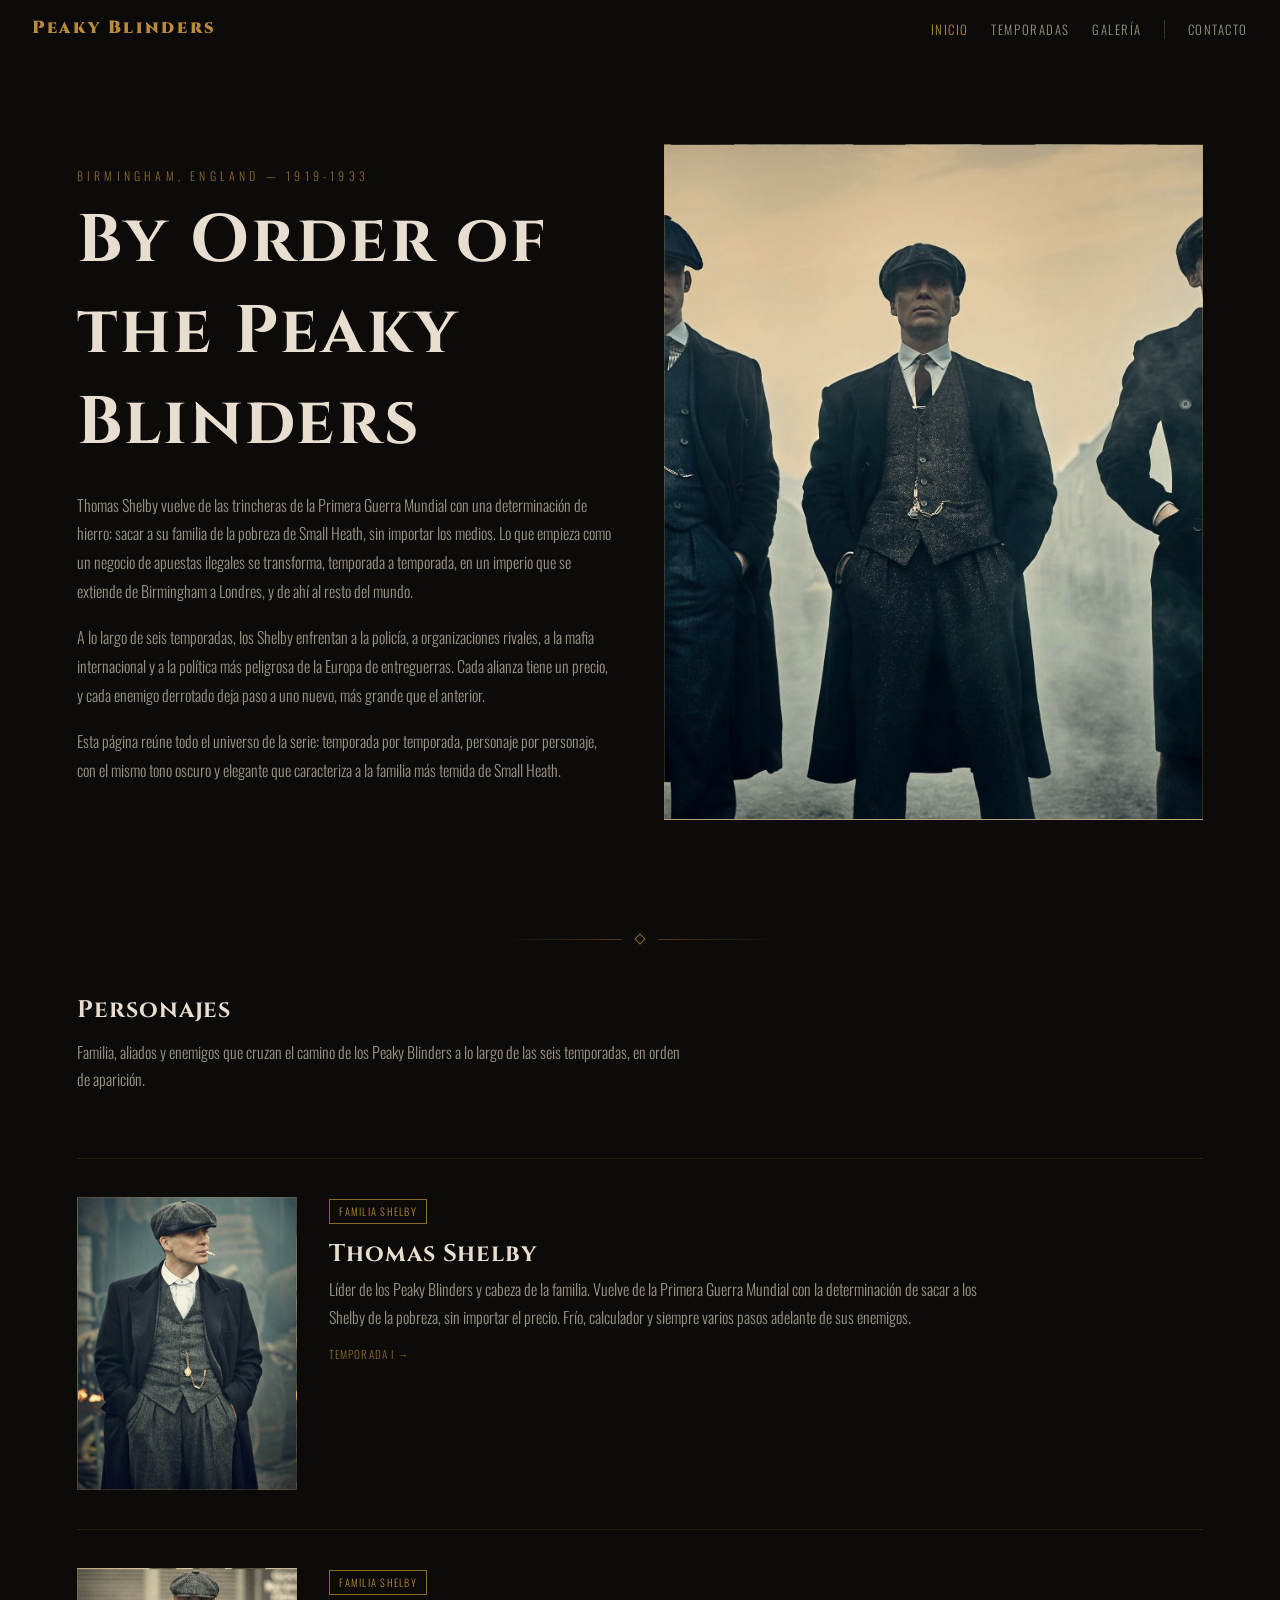
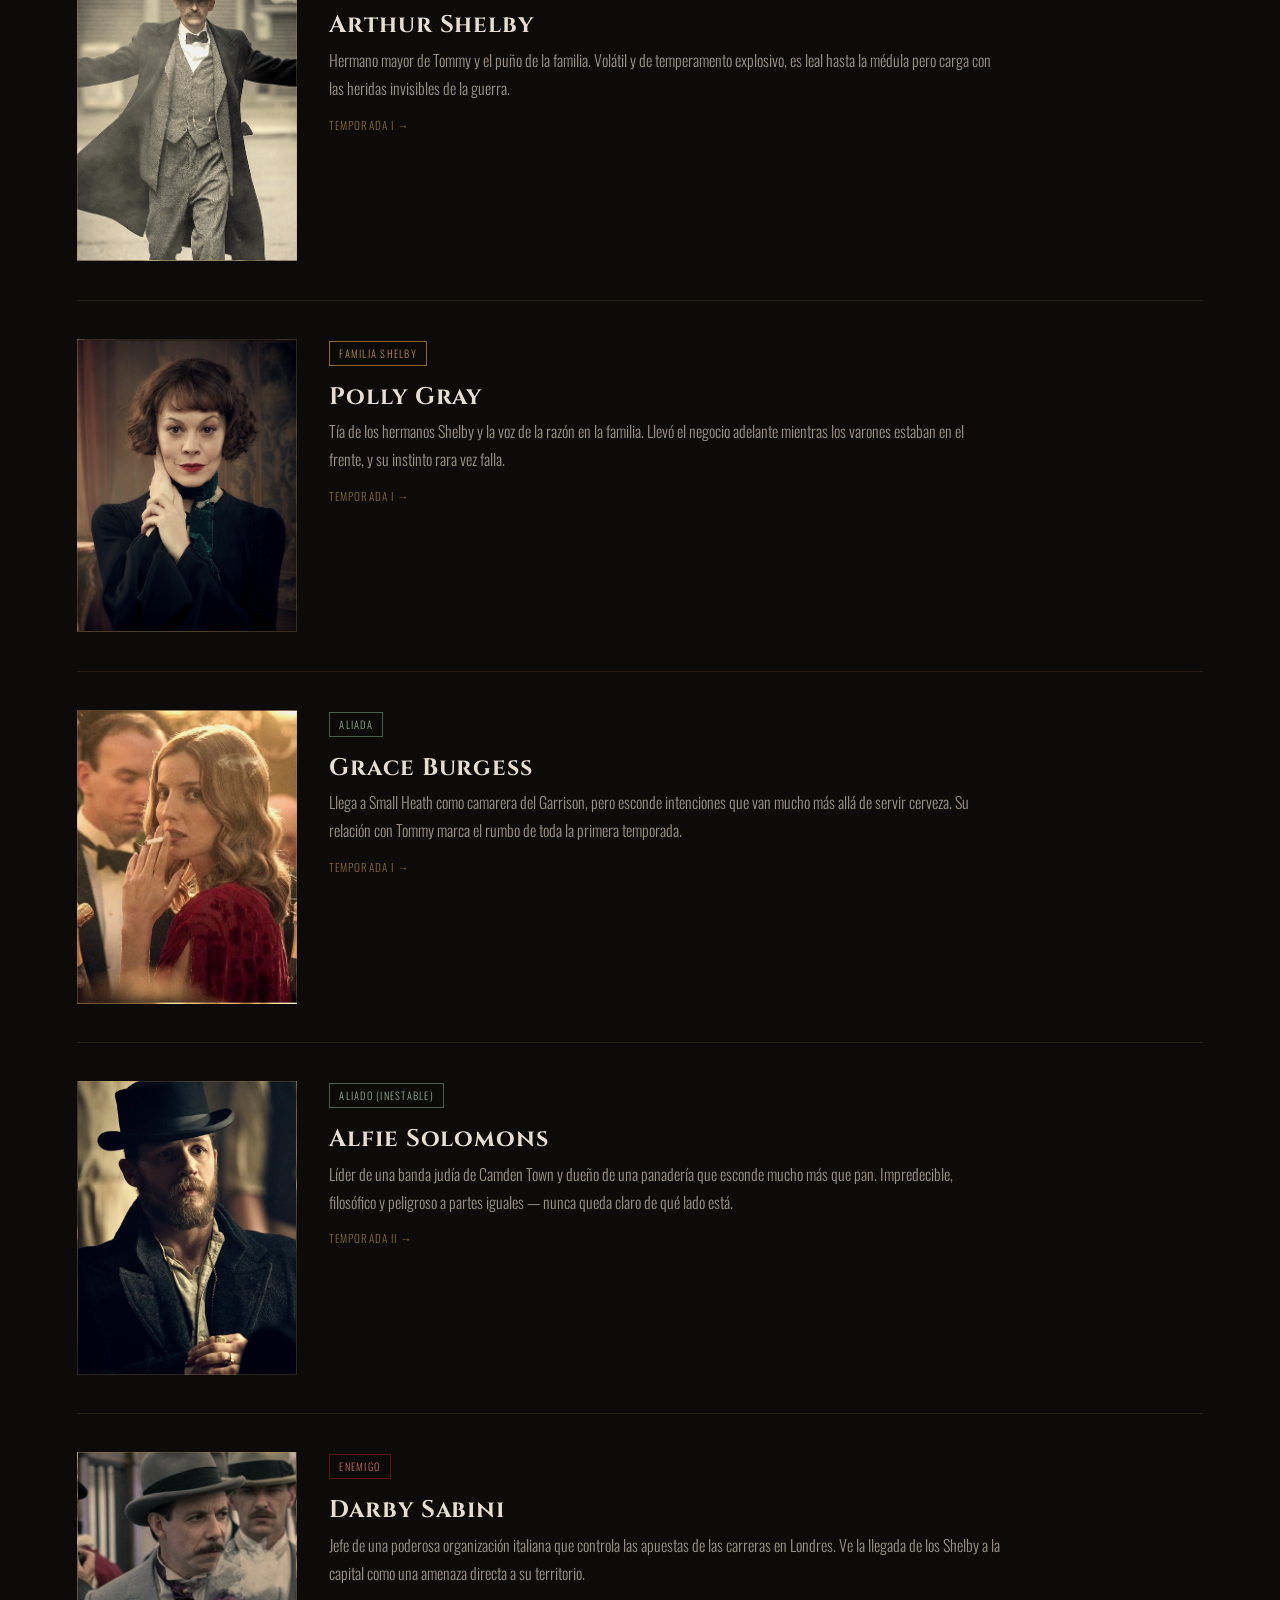
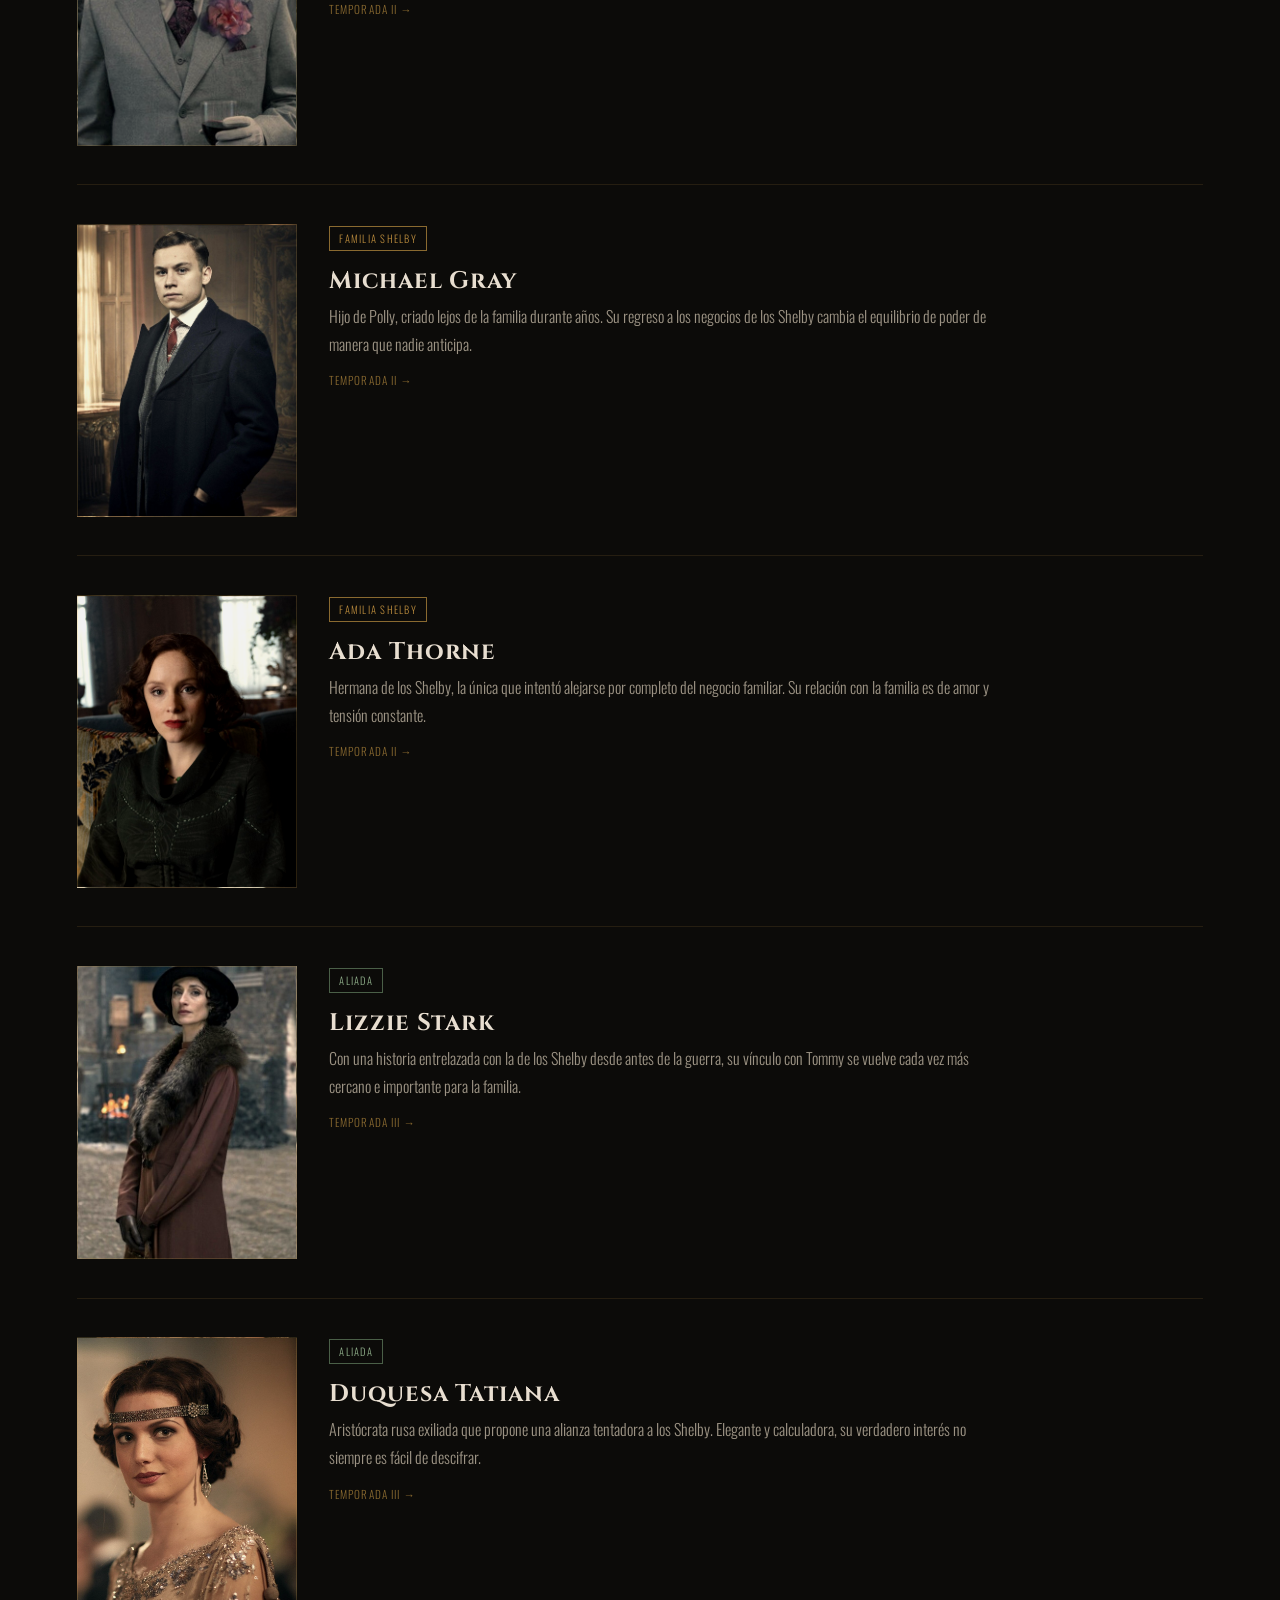
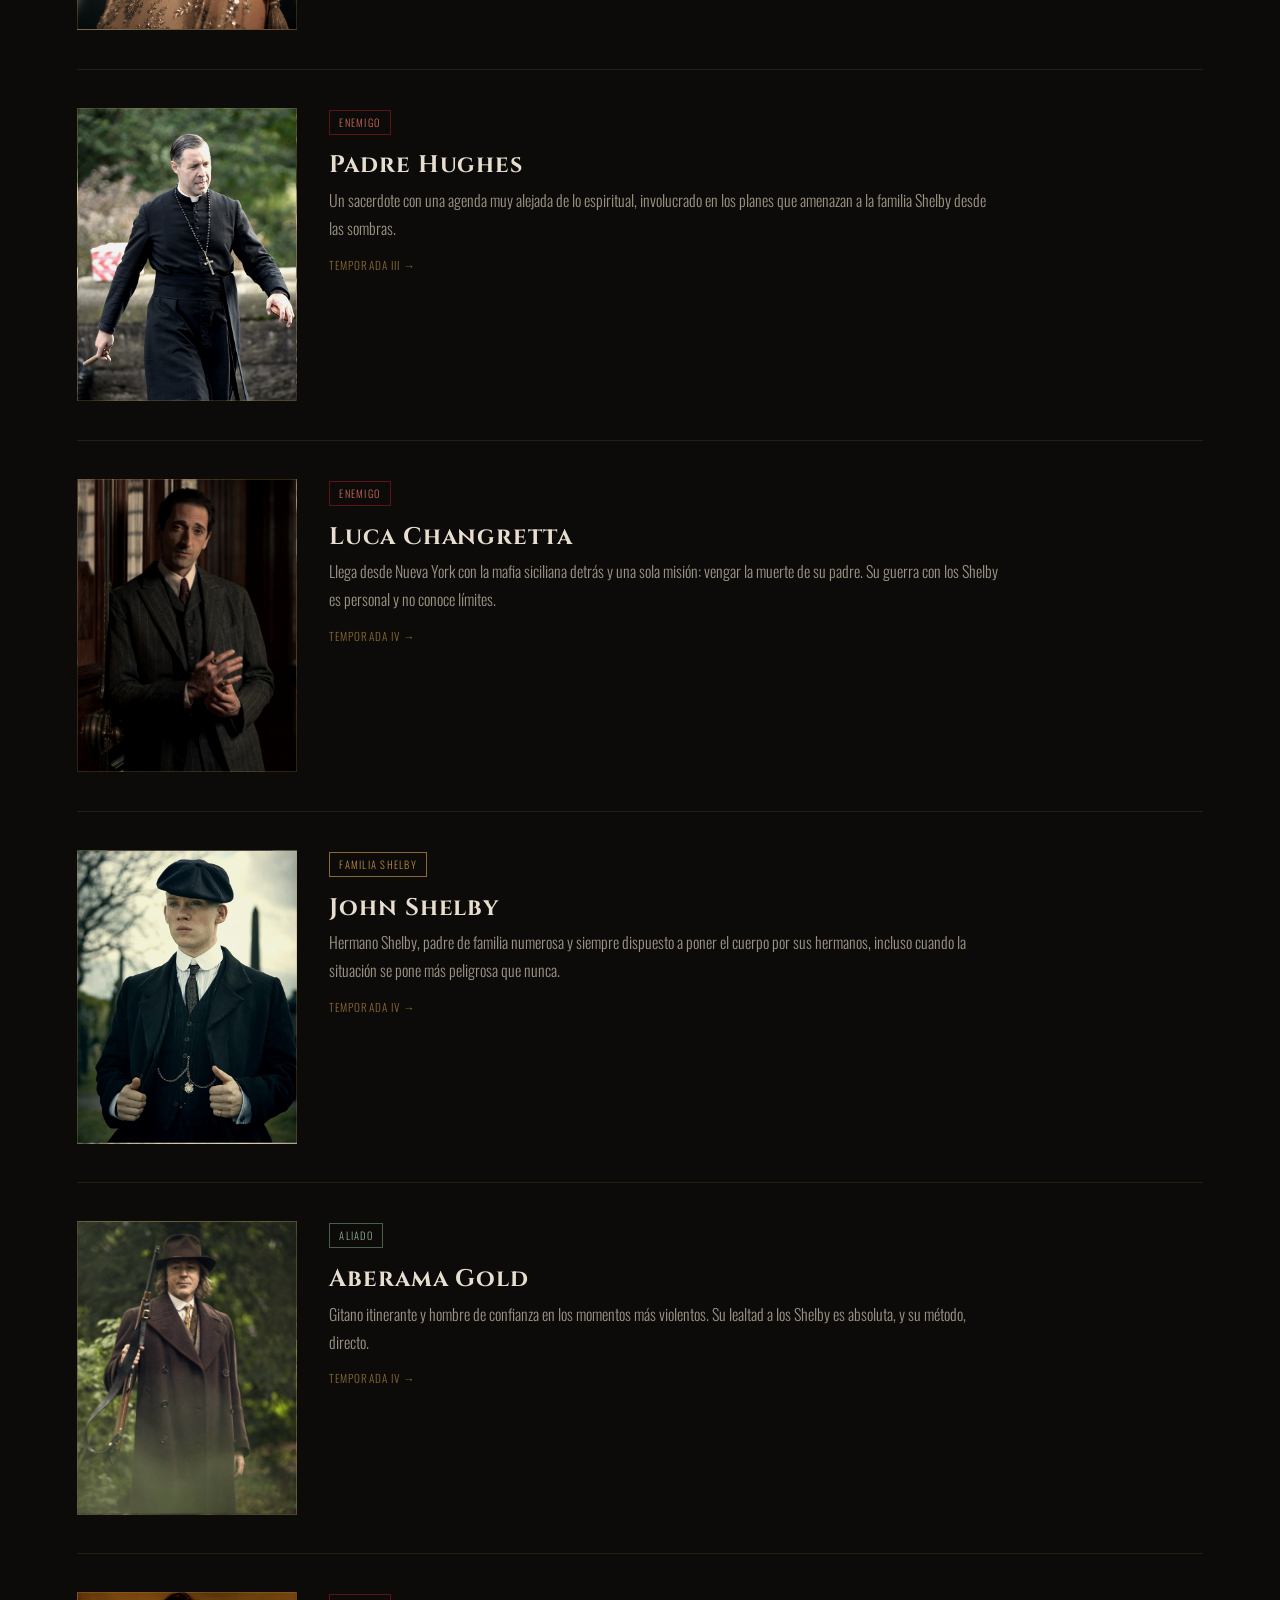
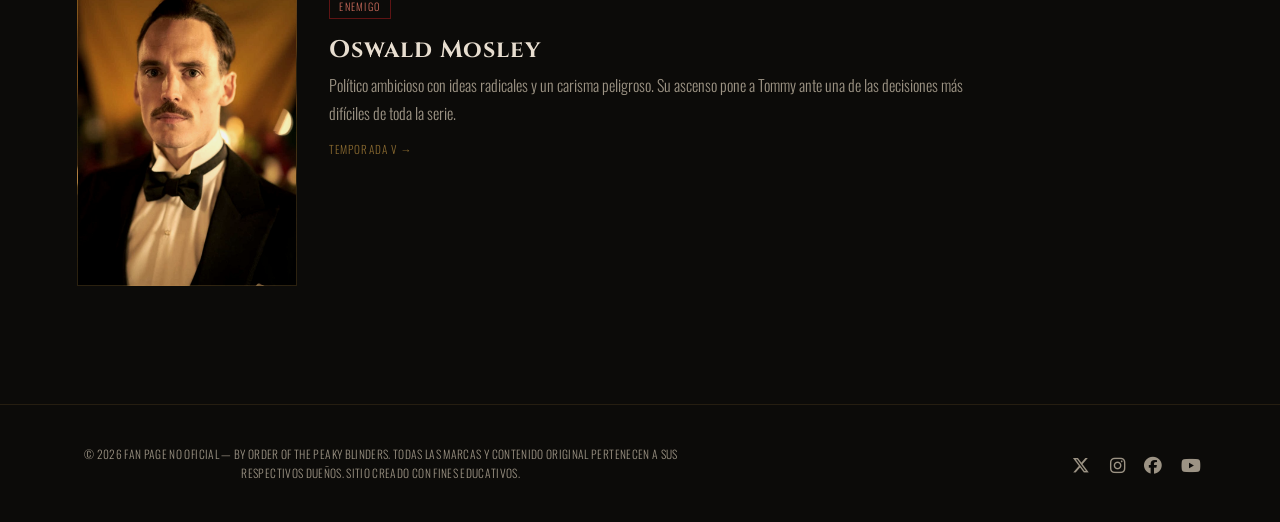
==== commit 50bee4ca: "Reestructurar sitio: home con personajes, temporadas con 6 episodios, galeria con lightbox" ====
--- a/index.html
+++ b/index.html
@@ -4,285 +4,252 @@
 <head>
   <meta charset="UTF-8">
   <meta name="viewport" content="width=device-width, initial-scale=1.0">
-  <title>Peaky Blinders — By Order of the Peaky Blinders</title>
+  <title>Peaky Blinders — Inicio</title>
   <link rel="preconnect" href="https://fonts.googleapis.com">
   <link
     href="https://fonts.googleapis.com/css2?family=Cinzel:wght@500;700;900&family=Oswald:wght@300;400;500;600&display=swap"
     rel="stylesheet">
-  <link rel="stylesheet" href="styles.css">
+  <link rel="stylesheet" href="https://cdnjs.cloudflare.com/ajax/libs/font-awesome/6.5.1/css/all.min.css">
+  <link rel="stylesheet" href="css/estilos.css">
 </head>
 
 <body>
 
-  <nav>
+  <header class="site-header">
     <div class="brand">Peaky Blinders</div>
     <ul class="seasons-nav">
-      <li><a href="#s1">I</a></li>
-      <li><a href="#s2">II</a></li>
-      <li><a href="#s3">III</a></li>
-      <li><a href="#s4">IV</a></li>
-      <li><a href="#s5">V</a></li>
-      <li><a href="#s6">VI</a></li>
-      <li><a href="personajes.html">Personajes</a></li>
+      <li><a href="index.html" class="active">Inicio</a></li>
+      <li><a href="temporadas.html">Temporadas</a></li>
+      <li><a href="galeria.html">Galería</a></li>
+      <li><a href="contacto.html">Contacto</a></li>
     </ul>
-  </nav>
-
-  <section class="hero">
-    <div class="smoke"></div>
-    <div class="hero-eyebrow">Birmingham, England</div>
-    <h1>By Order of<br>the Peaky Blinders</h1>
-    <p class="sub">Seis temporadas. Una familia. Una ciudad que les pertenece por sangre y por navaja.</p>
-    <div class="razor"></div>
-    <div class="scroll-hint">Desplazate ↓</div>
+  </header>
+
+  <section class="intro-split">
+    <div class="intro-text">
+      <span class="hero-eyebrow">Birmingham, England — 1919-1933</span>
+      <h1>By Order of<br>the Peaky Blinders</h1>
+      <p>Thomas Shelby vuelve de las trincheras de la Primera Guerra Mundial con una determinación de hierro: sacar a su
+        familia de la pobreza de Small Heath, sin importar los medios. Lo que empieza como un negocio de apuestas
+        ilegales se transforma, temporada a temporada, en un imperio que se extiende de Birmingham a Londres, y de ahí
+        al resto del mundo.</p>
+      <p>A lo largo de seis temporadas, los Shelby enfrentan a la policía, a organizaciones rivales, a la mafia
+        internacional y a la política más peligrosa de la Europa de entreguerras. Cada alianza tiene un precio, y cada
+        enemigo derrotado deja paso a uno nuevo, más grande que el anterior.</p>
+      <p>Esta página reúne todo el universo de la serie: temporada por temporada, personaje por personaje, con el mismo
+        tono oscuro y elegante que caracteriza a la familia más temida de Small Heath.</p>
+    </div>
+    <div class="intro-image" style="background-image:url('img/inicio-representativa.jpg')" data-seed="200"></div>
   </section>
 
-  <section class="season" id="s1">
-    <div class="season-head">
-      <span class="season-num">Temporada I</span>
-      <h2>El ascenso</h2>
-    </div>
-    <p class="season-year">1919</p>
-    <p class="season-synopsis">Thomas Shelby vuelve de las trincheras con un plan. Un cargamento de armas robado pone a
-      los Peaky Blinders en la mira del inspector <strong>Campbell</strong>, enviado desde Belfast para limpiar Small
-      Heath a cualquier precio.</p>
-
-    <div class="photo-grid" data-season="1">
-      <div class="photo-item" data-seed="1" style="background-image:url('img/s1-1.jpg')">
-        <p class="slide-caption">Small Heath, 1919<span>Los Peaky Blinders toman el control de la calle</span></p>
-      </div>
-      <div class="photo-item" data-seed="2" style="background-image:url('img/s1-2.jpg')">
-        <p class="slide-caption">El Garrison<span>El pub donde se cierran todos los tratos</span></p>
-      </div>
-      <div class="photo-item" data-seed="3" style="background-image:url('img/s1-3.jpg')">
-        <p class="slide-caption">Tommy Shelby<span>De vuelta de la guerra, con un plan</span></p>
-      </div>
-    </div>
-
-    <div class="ep-grid">
-      <div class="ep-card"><span class="ep-num">Episodio 01</span>
-        <h3>Small Heath</h3>
-        <p>Tommy cierra un trato que cambiará el destino de la familia.</p>
-      </div>
-      <div class="ep-card"><span class="ep-num">Episodio 03</span>
-        <h3>Sangre azul</h3>
-        <p>Grace se infiltra en el pub de los Shelby por orden de la corona.</p>
-      </div>
-      <div class="ep-card"><span class="ep-num">Episodio 06</span>
-        <h3>Peaky Blinders</h3>
-        <p>La familia se juega todo frente a Billy Kimber.</p>
-      </div>
-    </div>
-    <div class="cast"><a href="personajes.html#thomas-shelby">Thomas Shelby</a><a
-        href="personajes.html#arthur-shelby">Arthur Shelby</a><a href="personajes.html#polly-gray">Polly Gray</a><a
-        href="personajes.html#grace-burgess">Grace Burgess</a></div>
+  <div class="divider"><span></span></div>
+
+  <section class="characters-hero" id="personajes">
+    <h2>Personajes</h2>
+    <p>Familia, aliados y enemigos que cruzan el camino de los Peaky Blinders a lo largo de las seis temporadas, en
+      orden de aparición.</p>
   </section>
 
-  <section class="season" id="s2">
-    <div class="season-head">
-      <span class="season-num">Temporada II</span>
-      <h2>Londres llama</h2>
-    </div>
-    <p class="season-year">1921</p>
-    <p class="season-synopsis">Los Shelby expanden su territorio hacia Londres y chocan con la organización de
-      <strong>Sabini</strong>. Las apuestas en las carreras de caballos se convierten en un campo de batalla.
-    </p>
-
-    <div class="photo-grid" data-season="2">
-      <div class="photo-item" data-seed="4" style="background-image:url('img/s2-1.jpg')">
-        <p class="slide-caption">Camden Town<span>Los Shelby cruzan a territorio de Sabini</span></p>
-      </div>
-      <div class="photo-item" data-seed="5" style="background-image:url('img/s2-2.jpg')">
-        <p class="slide-caption">Alfie Solomons<span>Un aliado tan útil como impredecible</span></p>
-      </div>
-      <div class="photo-item" data-seed="6" style="background-image:url('img/s2-3.jpg')">
-        <p class="slide-caption">Ascot<span>La jugada final en las carreras reales</span></p>
-      </div>
-    </div>
-
-    <div class="ep-grid">
-      <div class="ep-card"><span class="ep-num">Episodio 01</span>
-        <h3>Trote ligero</h3>
-        <p>Tommy negocia con los italianos de Sabini.</p>
-      </div>
-      <div class="ep-card"><span class="ep-num">Episodio 04</span>
-        <h3>Alfie Solomons</h3>
-        <p>Un nuevo aliado tan peligroso como impredecible entra en escena.</p>
-      </div>
-      <div class="ep-card"><span class="ep-num">Episodio 06</span>
-        <h3>Ascot</h3>
-        <p>La jugada final se decide en las carreras reales.</p>
-      </div>
-    </div>
-    <div class="cast"><a href="personajes.html#alfie-solomons">Alfie Solomons</a><a
-        href="personajes.html#darby-sabini">Darby Sabini</a><a href="personajes.html#michael-gray">Michael Gray</a><a
-        href="personajes.html#ada-thorne">Ada Thorne</a></div>
-  </section>
-
-  <section class="season" id="s3">
-    <div class="season-head">
-      <span class="season-num">Temporada III</span>
-      <h2>La boda de sangre</h2>
-    </div>
-    <p class="season-year">1924</p>
-    <p class="season-synopsis">Con Tommy casado y la familia en su punto más alto, una alianza con rusos exiliados y una
-      conspiración fascista amenazan con derribarlo todo desde adentro.</p>
-
-    <div class="photo-grid" data-season="3">
-      <div class="photo-item" data-seed="7" style="background-image:url('img/s3-1.jpg')">
-        <p class="slide-caption">La boda<span>Tommy y Grace, unidos ante la familia</span></p>
-      </div>
-      <div class="photo-item" data-seed="8" style="background-image:url('img/s3-2.jpg')">
-        <p class="slide-caption">Oro ruso<span>Una alianza peligrosa con exiliados</span></p>
-      </div>
-      <div class="photo-item" data-seed="9" style="background-image:url('img/s3-3.jpg')">
-        <p class="slide-caption">Redención<span>El fuego que cierra el capítulo</span></p>
-      </div>
-    </div>
-
-    <div class="ep-grid">
-      <div class="ep-card"><span class="ep-num">Episodio 01</span>
-        <h3>Boda</h3>
-        <p>El día más feliz de Tommy se tiñe de traición.</p>
-      </div>
-      <div class="ep-card"><span class="ep-num">Episodio 03</span>
-        <h3>Los Romanov</h3>
-        <p>El oro ruso pone a prueba la lealtad de todos.</p>
-      </div>
-      <div class="ep-card"><span class="ep-num">Episodio 06</span>
-        <h3>Redención</h3>
-        <p>Un incendio purificador cierra el capítulo.</p>
-      </div>
-    </div>
-    <div class="cast"><a href="personajes.html#lizzie-stark">Lizzie Stark</a><a
-        href="personajes.html#michael-gray">Michael Gray</a><a href="personajes.html#duquesa-tatiana">Duquesa
-        Tatiana</a><a href="personajes.html#padre-hughes">Padre Hughes</a></div>
-  </section>
-
-  <section class="season" id="s4">
-    <div class="season-head">
-      <span class="season-num">Temporada IV</span>
-      <h2>Venganza siciliana</h2>
-    </div>
-    <p class="season-year">1925</p>
-    <p class="season-synopsis">La mafia italiana de <strong>Luca Changretta</strong> viaja desde Nueva York para vengar
-      la muerte de su padre. Nadie de la familia Shelby está a salvo.</p>
-
-    <div class="photo-grid" data-season="4">
-      <div class="photo-item" data-seed="10" style="background-image:url('img/s4-1.jpg')">
-        <p class="slide-caption">Luca Changretta<span>La mafia siciliana llega a Small Heath</span></p>
-      </div>
-      <div class="photo-item" data-seed="11" style="background-image:url('img/s4-2.jpg')">
-        <p class="slide-caption">El topo<span>Un traidor dentro de la propia familia</span></p>
-      </div>
-      <div class="photo-item" data-seed="12" style="background-image:url('img/s4-3.jpg')">
-        <p class="slide-caption">Ajuste de cuentas<span>La respuesta de los Shelby</span></p>
-      </div>
-    </div>
-
-    <div class="ep-grid">
-      <div class="ep-card"><span class="ep-num">Episodio 01</span>
-        <h3>La sentencia</h3>
-        <p>Tommy sale de prisión para enfrentar la peor amenaza aún.</p>
-      </div>
-      <div class="ep-card"><span class="ep-num">Episodio 04</span>
-        <h3>Traidor</h3>
-        <p>Un topo dentro de la familia lo cambia todo.</p>
-      </div>
-      <div class="ep-card"><span class="ep-num">Episodio 06</span>
-        <h3>Ajuste de cuentas</h3>
-        <p>La familia responde con fuego siciliano.</p>
-      </div>
-    </div>
-    <div class="cast"><a href="personajes.html#luca-changretta">Luca Changretta</a><a
-        href="personajes.html#john-shelby">John Shelby</a><a href="personajes.html#aberama-gold">Aberama Gold</a></div>
-  </section>
-
-  <section class="season" id="s5">
-    <div class="season-head">
-      <span class="season-num">Temporada V</span>
-      <h2>El colapso</h2>
-    </div>
-    <p class="season-year">1929</p>
-    <p class="season-synopsis">Tras la caída de la bolsa, Tommy pierde fortuna y se acerca peligrosamente al fascismo de
-      <strong>Oswald Mosley</strong>, mientras las visiones del pasado lo consumen por dentro.
-    </p>
-
-    <div class="photo-grid" data-season="5">
-      <div class="photo-item" data-seed="13" style="background-image:url('img/s5-1.jpg')">
-        <p class="slide-caption">El crac del 29<span>La fortuna Shelby se derrumba</span></p>
-      </div>
-      <div class="photo-item" data-seed="14" style="background-image:url('img/s5-2.jpg')">
-        <p class="slide-caption">Oswald Mosley<span>El poder fascista tienta a Tommy</span></p>
-      </div>
-      <div class="photo-item" data-seed="15" style="background-image:url('img/s5-3.jpg')">
-        <p class="slide-caption">Fantasmas<span>El pasado que no lo deja en paz</span></p>
-      </div>
-    </div>
-
-    <div class="ep-grid">
-      <div class="ep-card"><span class="ep-num">Episodio 01</span>
-        <h3>Bautismo de fuego</h3>
-        <p>El crac del 29 arrasa con todo lo construido.</p>
-      </div>
-      <div class="ep-card"><span class="ep-num">Episodio 03</span>
-        <h3>El halcón negro</h3>
-        <p>Mosley ofrece poder a cambio de lealtad.</p>
-      </div>
-      <div class="ep-card"><span class="ep-num">Episodio 06</span>
-        <h3>Mr. Jones</h3>
-        <p>Un plan de asesinato pone a prueba el alma de Tommy.</p>
-      </div>
-    </div>
-    <div class="cast"><a href="personajes.html#oswald-mosley">Oswald Mosley</a><a
-        href="personajes.html#alfie-solomons">Alfie Solomons</a><a href="personajes.html#michael-gray">Michael Gray</a>
-    </div>
-  </section>
-
-  <section class="season" id="s6">
-    <div class="season-head">
-      <span class="season-num">Temporada VI</span>
-      <h2>El final</h2>
-    </div>
-    <p class="season-year">1933</p>
-    <p class="season-synopsis">Con la guerra asomando en el horizonte y la salud de Tommy en duda, la familia Shelby
-      libra su última y más personal batalla contra Mosley y los fantasmas de su propio pasado.</p>
-
-    <div class="photo-grid" data-season="6">
-      <div class="photo-item" data-seed="16" style="background-image:url('img/s6-1.jpg')">
-        <p class="slide-caption">Un rey, una rata<span>La trama final contra Mosley</span></p>
-      </div>
-      <div class="photo-item" data-seed="17" style="background-image:url('img/s6-2.jpg')">
-        <p class="slide-caption">Secretos<span>La familia enfrenta su propio pasado</span></p>
-      </div>
-      <div class="photo-item" data-seed="18" style="background-image:url('img/s6-3.jpg')">
-        <p class="slide-caption">Adiós, pequeña Inglaterra<span>El cierre de una era</span></p>
-      </div>
-    </div>
-
-    <div class="ep-grid">
-      <div class="ep-card"><span class="ep-num">Episodio 01</span>
-        <h3>Un rey, una rata</h3>
-        <p>Tommy trama la caída definitiva de Mosley.</p>
-      </div>
-      <div class="ep-card"><span class="ep-num">Episodio 04</span>
-        <h3>Sopa de piedra</h3>
-        <p>Los secretos familiares salen a la luz.</p>
-      </div>
-      <div class="ep-card"><span class="ep-num">Episodio 06</span>
-        <h3>Adiós, pequeña Inglaterra</h3>
-        <p>El cierre de una era y de un imperio familiar.</p>
-      </div>
-    </div>
-    <div class="cast"><a href="personajes.html#thomas-shelby">Thomas Shelby</a><a
-        href="personajes.html#arthur-shelby">Arthur Shelby</a><a href="personajes.html#ada-thorne">Ada Thorne</a><a
-        href="personajes.html#oswald-mosley">Oswald Mosley</a></div>
-  </section>
-
-  <footer>
-    Fan page no oficial — By Order of the Peaky Blinders
+  <div class="characters-list">
+
+    <div class="character-row" id="thomas-shelby">
+      <div class="character-photo" data-seed="101" style="background-image:url('img/personajes/thomas-shelby.jpg')">
+      </div>
+      <div class="character-info">
+        <span class="character-role familia">Familia Shelby</span>
+        <h2>Thomas Shelby</h2>
+        <p class="character-desc">Líder de los Peaky Blinders y cabeza de la familia. Vuelve de la Primera Guerra
+          Mundial con la determinación de sacar a los Shelby de la pobreza, sin importar el precio. Frío, calculador y
+          siempre varios pasos adelante de sus enemigos.</p>
+        <a class="character-season" href="temporadas.html#s1">Temporada I →</a>
+      </div>
+    </div>
+
+    <div class="character-row" id="arthur-shelby">
+      <div class="character-photo" data-seed="102" style="background-image:url('img/personajes/arthur-shelby.jpg')">
+      </div>
+      <div class="character-info">
+        <span class="character-role familia">Familia Shelby</span>
+        <h2>Arthur Shelby</h2>
+        <p class="character-desc">Hermano mayor de Tommy y el puño de la familia. Volátil y de temperamento explosivo,
+          es leal hasta la médula pero carga con las heridas invisibles de la guerra.</p>
+        <a class="character-season" href="temporadas.html#s1">Temporada I →</a>
+      </div>
+    </div>
+
+    <div class="character-row" id="polly-gray">
+      <div class="character-photo" data-seed="103" style="background-image:url('img/personajes/polly-gray.jpg')"></div>
+      <div class="character-info">
+        <span class="character-role familia">Familia Shelby</span>
+        <h2>Polly Gray</h2>
+        <p class="character-desc">Tía de los hermanos Shelby y la voz de la razón en la familia. Llevó el negocio
+          adelante mientras los varones estaban en el frente, y su instinto rara vez falla.</p>
+        <a class="character-season" href="temporadas.html#s1">Temporada I →</a>
+      </div>
+    </div>
+
+    <div class="character-row" id="grace-burgess">
+      <div class="character-photo" data-seed="104" style="background-image:url('img/personajes/grace-burgess.jpg')">
+      </div>
+      <div class="character-info">
+        <span class="character-role aliado">Aliada</span>
+        <h2>Grace Burgess</h2>
+        <p class="character-desc">Llega a Small Heath como camarera del Garrison, pero esconde intenciones que van mucho
+          más allá de servir cerveza. Su relación con Tommy marca el rumbo de toda la primera temporada.</p>
+        <a class="character-season" href="temporadas.html#s1">Temporada I →</a>
+      </div>
+    </div>
+
+    <div class="character-row" id="alfie-solomons">
+      <div class="character-photo" data-seed="105" style="background-image:url('img/personajes/alfie-solomons.jpg')">
+      </div>
+      <div class="character-info">
+        <span class="character-role aliado">Aliado (inestable)</span>
+        <h2>Alfie Solomons</h2>
+        <p class="character-desc">Líder de una banda judía de Camden Town y dueño de una panadería que esconde mucho más
+          que pan. Impredecible, filosófico y peligroso a partes iguales — nunca queda claro de qué lado está.</p>
+        <a class="character-season" href="temporadas.html#s2">Temporada II →</a>
+      </div>
+    </div>
+
+    <div class="character-row" id="darby-sabini">
+      <div class="character-photo" data-seed="106" style="background-image:url('img/personajes/darby-sabini.jpg')">
+      </div>
+      <div class="character-info">
+        <span class="character-role enemigo">Enemigo</span>
+        <h2>Darby Sabini</h2>
+        <p class="character-desc">Jefe de una poderosa organización italiana que controla las apuestas de las carreras
+          en Londres. Ve la llegada de los Shelby a la capital como una amenaza directa a su territorio.</p>
+        <a class="character-season" href="temporadas.html#s2">Temporada II →</a>
+      </div>
+    </div>
+
+    <div class="character-row" id="michael-gray">
+      <div class="character-photo" data-seed="107" style="background-image:url('img/personajes/michael-gray.jpg')">
+      </div>
+      <div class="character-info">
+        <span class="character-role familia">Familia Shelby</span>
+        <h2>Michael Gray</h2>
+        <p class="character-desc">Hijo de Polly, criado lejos de la familia durante años. Su regreso a los negocios de
+          los Shelby cambia el equilibrio de poder de manera que nadie anticipa.</p>
+        <a class="character-season" href="temporadas.html#s2">Temporada II →</a>
+      </div>
+    </div>
+
+    <div class="character-row" id="ada-thorne">
+      <div class="character-photo" data-seed="108" style="background-image:url('img/personajes/ada-thorne.jpg')"></div>
+      <div class="character-info">
+        <span class="character-role familia">Familia Shelby</span>
+        <h2>Ada Thorne</h2>
+        <p class="character-desc">Hermana de los Shelby, la única que intentó alejarse por completo del negocio
+          familiar. Su relación con la familia es de amor y tensión constante.</p>
+        <a class="character-season" href="temporadas.html#s2">Temporada II →</a>
+      </div>
+    </div>
+
+    <div class="character-row" id="lizzie-stark">
+      <div class="character-photo" data-seed="109" style="background-image:url('img/personajes/lizzie-stark.jpg')">
+      </div>
+      <div class="character-info">
+        <span class="character-role aliado">Aliada</span>
+        <h2>Lizzie Stark</h2>
+        <p class="character-desc">Con una historia entrelazada con la de los Shelby desde antes de la guerra, su vínculo
+          con Tommy se vuelve cada vez más cercano e importante para la familia.</p>
+        <a class="character-season" href="temporadas.html#s3">Temporada III →</a>
+      </div>
+    </div>
+
+    <div class="character-row" id="duquesa-tatiana">
+      <div class="character-photo" data-seed="110" style="background-image:url('img/personajes/duquesa-tatiana.jpg')">
+      </div>
+      <div class="character-info">
+        <span class="character-role aliado">Aliada</span>
+        <h2>Duquesa Tatiana</h2>
+        <p class="character-desc">Aristócrata rusa exiliada que propone una alianza tentadora a los Shelby. Elegante y
+          calculadora, su verdadero interés no siempre es fácil de descifrar.</p>
+        <a class="character-season" href="temporadas.html#s3">Temporada III →</a>
+      </div>
+    </div>
+
+    <div class="character-row" id="padre-hughes">
+      <div class="character-photo" data-seed="111" style="background-image:url('img/personajes/padre-hughes.jpg')">
+      </div>
+      <div class="character-info">
+        <span class="character-role enemigo">Enemigo</span>
+        <h2>Padre Hughes</h2>
+        <p class="character-desc">Un sacerdote con una agenda muy alejada de lo espiritual, involucrado en los planes
+          que amenazan a la familia Shelby desde las sombras.</p>
+        <a class="character-season" href="temporadas.html#s3">Temporada III →</a>
+      </div>
+    </div>
+
+    <div class="character-row" id="luca-changretta">
+      <div class="character-photo" data-seed="112" style="background-image:url('img/personajes/luca-changretta.jpg')">
+      </div>
+      <div class="character-info">
+        <span class="character-role enemigo">Enemigo</span>
+        <h2>Luca Changretta</h2>
+        <p class="character-desc">Llega desde Nueva York con la mafia siciliana detrás y una sola misión: vengar la
+          muerte de su padre. Su guerra con los Shelby es personal y no conoce límites.</p>
+        <a class="character-season" href="temporadas.html#s4">Temporada IV →</a>
+      </div>
+    </div>
+
+    <div class="character-row" id="john-shelby">
+      <div class="character-photo" data-seed="113" style="background-image:url('img/personajes/john-shelby.jpg')"></div>
+      <div class="character-info">
+        <span class="character-role familia">Familia Shelby</span>
+        <h2>John Shelby</h2>
+        <p class="character-desc">Hermano Shelby, padre de familia numerosa y siempre dispuesto a poner el cuerpo por
+          sus hermanos, incluso cuando la situación se pone más peligrosa que nunca.</p>
+        <a class="character-season" href="temporadas.html#s4">Temporada IV →</a>
+      </div>
+    </div>
+
+    <div class="character-row" id="aberama-gold">
+      <div class="character-photo" data-seed="114" style="background-image:url('img/personajes/aberama-gold.jpg')">
+      </div>
+      <div class="character-info">
+        <span class="character-role aliado">Aliado</span>
+        <h2>Aberama Gold</h2>
+        <p class="character-desc">Gitano itinerante y hombre de confianza en los momentos más violentos. Su lealtad a
+          los Shelby es absoluta, y su método, directo.</p>
+        <a class="character-season" href="temporadas.html#s4">Temporada IV →</a>
+      </div>
+    </div>
+
+    <div class="character-row" id="oswald-mosley">
+      <div class="character-photo" data-seed="115" style="background-image:url('img/personajes/oswald-mosley.jpg')">
+      </div>
+      <div class="character-info">
+        <span class="character-role enemigo">Enemigo</span>
+        <h2>Oswald Mosley</h2>
+        <p class="character-desc">Político ambicioso con ideas radicales y un carisma peligroso. Su ascenso pone a Tommy
+          ante una de las decisiones más difíciles de toda la serie.</p>
+        <a class="character-season" href="temporadas.html#s5">Temporada V →</a>
+      </div>
+    </div>
+
+  </div>
+
+  <footer class="site-footer">
+    <div class="footer-legal">
+      <p>© 2026 Fan page no oficial — By Order of the Peaky Blinders. Todas las marcas y contenido original pertenecen a
+        sus respectivos dueños. Sitio creado con fines educativos.</p>
+    </div>
+    <div class="footer-social">
+      <a href="https://x.com" target="_blank" rel="noopener" aria-label="X (Twitter)"><i
+          class="fa-brands fa-x-twitter"></i></a>
+      <a href="https://instagram.com" target="_blank" rel="noopener" aria-label="Instagram"><i
+          class="fa-brands fa-instagram"></i></a>
+      <a href="https://facebook.com" target="_blank" rel="noopener" aria-label="Facebook"><i
+          class="fa-brands fa-facebook"></i></a>
+      <a href="https://youtube.com" target="_blank" rel="noopener" aria-label="YouTube"><i
+          class="fa-brands fa-youtube"></i></a>
+    </div>
   </footer>
 
-  <script src="script.js"></script>
+  <script src="js/script.js"></script>
 </body>
 
 </html>
--- a/css/estilos.css
+++ b/css/estilos.css
@@ -0,0 +1,1002 @@
+:root {
+  --ink: #0c0b09;
+  --leather: #2b2018;
+  --smoke: #4a453e;
+  --gold: #b98a3c;
+  --gold-dim: #8a6a30;
+  --blood: #5e1414;
+  --cream: #e8ded0;
+  --cream-dim: #9c9384;
+}
+
+* {
+  box-sizing: border-box;
+  margin: 0;
+  padding: 0;
+}
+
+html {
+  scroll-behavior: smooth;
+}
+
+body {
+  background: var(--ink);
+  color: var(--cream);
+  font-family: 'Oswald', sans-serif;
+  font-weight: 300;
+  overflow-x: hidden;
+  position: relative;
+}
+
+body::before {
+  content: "";
+  position: fixed;
+  inset: 0;
+  z-index: 1;
+  pointer-events: none;
+  background-image:
+    radial-gradient(rgba(255, 255, 255, .025) 1px, transparent 1px),
+    radial-gradient(rgba(255, 255, 255, .015) 1px, transparent 1px);
+  background-size: 3px 3px, 5px 5px;
+  background-position: 0 0, 1.5px 1.5px;
+  mix-blend-mode: overlay;
+  opacity: .5;
+}
+
+/* ---------- SEPARADOR ORNAMENTAL ---------- */
+.divider {
+  display: flex;
+  align-items: center;
+  justify-content: center;
+  gap: .9rem;
+  padding: 2.2rem 0;
+  position: relative;
+  z-index: 1;
+}
+
+.divider::before,
+.divider::after {
+  content: "";
+  height: 1px;
+  width: min(14vw, 120px);
+  background: linear-gradient(90deg, transparent, rgba(185, 138, 60, .4));
+}
+
+.divider::after {
+  background: linear-gradient(90deg, rgba(185, 138, 60, .4), transparent);
+}
+
+.divider span {
+  width: 8px;
+  height: 8px;
+  border: 1px solid var(--gold-dim);
+  transform: rotate(45deg);
+  flex-shrink: 0;
+}
+
+h1,
+h2,
+h3 {
+  font-family: 'Cinzel', serif;
+  letter-spacing: .04em;
+}
+
+/* ---------- NAV ---------- */
+nav {
+  position: fixed;
+  top: 0;
+  left: 0;
+  right: 0;
+  z-index: 100;
+  display: flex;
+  align-items: center;
+  justify-content: space-between;
+  padding: 1rem 2rem;
+  background: linear-gradient(to bottom, rgba(12, 11, 9, .95), rgba(12, 11, 9, 0));
+}
+
+.brand {
+  font-family: 'Cinzel', serif;
+  font-weight: 900;
+  font-size: 1.1rem;
+  letter-spacing: .15em;
+  color: var(--gold);
+}
+
+.seasons-nav {
+  display: flex;
+  gap: 1.4rem;
+  list-style: none;
+}
+
+.seasons-nav a {
+  color: var(--cream-dim);
+  text-decoration: none;
+  font-size: .8rem;
+  letter-spacing: .12em;
+  text-transform: uppercase;
+  transition: color .3s;
+}
+
+.seasons-nav a:hover,
+.seasons-nav a:focus-visible {
+  color: var(--gold);
+}
+
+.seasons-nav li:last-child a {
+  border-left: 1px solid rgba(185, 138, 60, .3);
+  padding-left: 1.4rem;
+}
+
+/* ---------- HERO ---------- */
+.hero {
+  height: 100vh;
+  min-height: 600px;
+  display: flex;
+  flex-direction: column;
+  align-items: center;
+  justify-content: center;
+  text-align: center;
+  position: relative;
+  background:
+    radial-gradient(ellipse at 50% 30%, rgba(90, 60, 20, .25), transparent 60%),
+    linear-gradient(180deg, #171310 0%, #0c0b09 70%);
+}
+
+.smoke {
+  position: absolute;
+  inset: 0;
+  pointer-events: none;
+  opacity: .35;
+  background: radial-gradient(ellipse 60% 40% at 20% 80%, rgba(180, 150, 100, .15), transparent 70%),
+    radial-gradient(ellipse 50% 30% at 80% 70%, rgba(120, 100, 70, .12), transparent 70%);
+  animation: drift 18s ease-in-out infinite alternate;
+}
+
+@keyframes drift {
+  from {
+    transform: translateX(-3%) translateY(0);
+  }
+
+  to {
+    transform: translateX(3%) translateY(-2%);
+  }
+}
+
+.hero-eyebrow {
+  color: var(--gold-dim);
+  letter-spacing: .35em;
+  font-size: .75rem;
+  text-transform: uppercase;
+  margin-bottom: 1rem;
+}
+
+.hero h1 {
+  font-size: clamp(3rem, 9vw, 7rem);
+  color: var(--cream);
+  text-shadow: 0 0 40px rgba(185, 138, 60, .25);
+}
+
+.hero .sub {
+  margin-top: 1rem;
+  color: var(--cream-dim);
+  font-size: 1rem;
+  letter-spacing: .08em;
+  max-width: 32rem;
+}
+
+.razor {
+  width: 90px;
+  height: 2px;
+  background: linear-gradient(90deg, transparent, var(--gold), transparent);
+  margin-top: 2.2rem;
+}
+
+.scroll-hint {
+  position: absolute;
+  bottom: 2.2rem;
+  font-size: .7rem;
+  letter-spacing: .2em;
+  color: var(--cream-dim);
+  text-transform: uppercase;
+}
+
+/* ---------- SEASON SECTIONS ---------- */
+.season {
+  position: relative;
+  padding: 7rem 6vw 6rem;
+  min-height: 100vh;
+  border-top: 1px solid rgba(185, 138, 60, .15);
+}
+
+.season-head {
+  display: flex;
+  align-items: baseline;
+  gap: 1.4rem;
+  margin-bottom: .6rem;
+}
+
+.season-num {
+  font-family: 'Cinzel', serif;
+  font-weight: 900;
+  font-size: 1rem;
+  color: var(--gold-dim);
+}
+
+.season h2 {
+  font-size: clamp(2rem, 5vw, 3.2rem);
+  color: var(--cream);
+}
+
+.season-year {
+  color: var(--cream-dim);
+  font-size: .85rem;
+  letter-spacing: .15em;
+  margin-bottom: 2.2rem;
+}
+
+.season-synopsis {
+  max-width: 42rem;
+  color: var(--cream-dim);
+  line-height: 1.75;
+  font-weight: 300;
+  margin-bottom: 3rem;
+}
+
+.season-synopsis strong {
+  color: var(--gold);
+  font-weight: 500;
+}
+
+.season-synopsis::first-letter {
+  font-family: 'Cinzel', serif;
+  font-size: 2.8em;
+  line-height: .75;
+  float: left;
+  padding: .05em .1em 0 0;
+  color: var(--gold);
+}
+
+/* ---------- GRILLA DE FOTOS ---------- */
+.photo-grid {
+  display: grid;
+  grid-template-columns: repeat(3, 1fr);
+  gap: .8rem;
+  margin-bottom: 3rem;
+}
+
+.photo-item {
+  position: relative;
+  aspect-ratio: 4/3;
+  background-size: cover;
+  background-position: center;
+  filter: sepia(.3) contrast(1.05) brightness(.95) saturate(1.05);
+  border: 1px solid rgba(185, 138, 60, .25);
+  overflow: hidden;
+  transition: transform .3s ease;
+}
+
+.photo-item:hover {
+  transform: scale(1.02);
+}
+
+.photo-item::before {
+  content: "";
+  position: absolute;
+  inset: 0;
+  background: linear-gradient(180deg, transparent 45%, rgba(0, 0, 0, .8) 100%);
+}
+
+.photo-item .slide-caption {
+  position: absolute;
+  left: 0;
+  right: 0;
+  bottom: 0;
+  z-index: 1;
+  padding: .9rem 1rem;
+  font-size: .72rem;
+  letter-spacing: .09em;
+  color: var(--cream);
+  text-transform: uppercase;
+}
+
+.photo-item .slide-caption span {
+  display: block;
+  color: var(--gold-dim);
+  font-size: .62rem;
+  margin-top: .2rem;
+}
+
+.photo-item.img-stock::after {
+  content: "Imagen referencial";
+  position: absolute;
+  top: .5rem;
+  right: .5rem;
+  z-index: 1;
+  font-size: .58rem;
+  letter-spacing: .08em;
+  text-transform: uppercase;
+  color: var(--cream-dim);
+  background: rgba(0, 0, 0, .5);
+  padding: .2rem .4rem;
+  border: 1px solid rgba(185, 138, 60, .3);
+}
+
+.photo-item.img-missing {
+  background: repeating-linear-gradient(135deg, #1a1611, #1a1611 12px, #171310 12px, #171310 24px);
+}
+
+.photo-item.img-missing::after {
+  content: "Colocá tu imagen en /img/";
+  position: absolute;
+  inset: 0;
+  display: flex;
+  align-items: center;
+  justify-content: center;
+  font-size: .62rem;
+  letter-spacing: .12em;
+  text-transform: uppercase;
+  color: var(--smoke);
+}
+
+@media (max-width:720px) {
+  .photo-grid {
+    grid-template-columns: 1fr;
+  }
+}
+
+.ep-grid {
+  display: grid;
+  grid-template-columns: repeat(auto-fill, minmax(220px, 1fr));
+  gap: 1.2rem;
+  margin-bottom: 2.5rem;
+}
+
+.ep-card {
+  border: 1px solid rgba(185, 138, 60, .2);
+  padding: 1.2rem 1.1rem;
+  background: linear-gradient(160deg, rgba(255, 255, 255, .02), transparent);
+  transition: border-color .3s, transform .3s;
+}
+
+.ep-card:hover {
+  border-color: var(--gold);
+  transform: translateY(-3px);
+}
+
+.ep-card .ep-num {
+  font-family: 'Cinzel', serif;
+  color: var(--gold-dim);
+  font-size: .75rem;
+  letter-spacing: .1em;
+}
+
+.ep-card h3 {
+  font-size: 1rem;
+  margin: .4rem 0 .5rem;
+  color: var(--cream);
+}
+
+.ep-card p {
+  font-size: .82rem;
+  color: var(--cream-dim);
+  line-height: 1.5;
+}
+
+.cast {
+  display: flex;
+  flex-wrap: wrap;
+  gap: .6rem;
+}
+
+.cast a {
+  font-size: .72rem;
+  letter-spacing: .1em;
+  text-transform: uppercase;
+  padding: .4rem .8rem;
+  border: 1px solid var(--smoke);
+  color: var(--cream-dim);
+  text-decoration: none;
+  transition: border-color .3s, color .3s;
+}
+
+.cast a:hover,
+.cast a:focus-visible {
+  border-color: var(--gold);
+  color: var(--gold);
+}
+
+/* progressive tone per season: darker→more crimson as the story escalates */
+#s1 {
+  background: #0c0b09;
+}
+
+#s2 {
+  background: #100d0a;
+}
+
+#s3 {
+  background: #130f0c;
+}
+
+#s4 {
+  background: linear-gradient(180deg, #150f0d, #170e0e);
+}
+
+#s5 {
+  background: linear-gradient(180deg, #170f0e, #1c0f0f);
+}
+
+#s6 {
+  background: linear-gradient(180deg, #1a0f0f, #210c0c);
+}
+
+#s6 .season-num,
+#s6 h2 {
+  color: var(--blood);
+}
+
+footer {
+  padding: 3rem 6vw;
+  text-align: center;
+  border-top: 1px solid rgba(185, 138, 60, .15);
+  color: var(--cream-dim);
+  font-size: .75rem;
+  letter-spacing: .15em;
+  text-transform: uppercase;
+}
+
+@media (max-width:720px) {
+  .seasons-nav {
+    display: none;
+  }
+
+  .season {
+    padding: 5rem 6vw 4rem;
+  }
+}
+
+/* ---------- PÁGINA DE PERSONAJES ---------- */
+.characters-hero {
+  padding: 1rem 6vw 3rem;
+}
+
+.characters-hero h1 {
+  font-size: clamp(2.2rem, 6vw, 3.6rem);
+  color: var(--cream);
+}
+
+.characters-hero p {
+  color: var(--cream-dim);
+  max-width: 38rem;
+  margin-top: .8rem;
+  line-height: 1.7;
+}
+
+.characters-list {
+  padding: 1rem 6vw 5rem;
+  display: flex;
+  flex-direction: column;
+  gap: 0;
+}
+
+.character-row {
+  display: grid;
+  grid-template-columns: 220px 1fr;
+  gap: 2rem;
+  padding: 2.4rem 0;
+  border-top: 1px solid rgba(185, 138, 60, .15);
+  scroll-margin-top: 6rem;
+}
+
+.character-photo {
+  aspect-ratio: 3/4;
+  background-size: cover;
+  background-position: center;
+  filter: sepia(.3) contrast(1.05) brightness(.95) saturate(1.05);
+  border: 1px solid rgba(185, 138, 60, .25);
+  position: relative;
+}
+
+.character-photo.img-stock::after {
+  content: "Imagen referencial";
+  position: absolute;
+  bottom: .4rem;
+  left: .4rem;
+  right: .4rem;
+  font-size: .55rem;
+  letter-spacing: .06em;
+  text-transform: uppercase;
+  color: var(--cream-dim);
+  background: rgba(0, 0, 0, .55);
+  padding: .2rem .4rem;
+  text-align: center;
+}
+
+.character-photo.img-missing {
+  background: repeating-linear-gradient(135deg, #1a1611, #1a1611 12px, #171310 12px, #171310 24px);
+}
+
+.character-info h2 {
+  font-size: 1.5rem;
+  color: var(--cream);
+  margin-bottom: .3rem;
+}
+
+.character-role {
+  display: inline-block;
+  font-size: .65rem;
+  letter-spacing: .12em;
+  text-transform: uppercase;
+  padding: .25rem .6rem;
+  margin-bottom: .9rem;
+  border: 1px solid;
+}
+
+.character-role.familia {
+  color: var(--gold);
+  border-color: var(--gold-dim);
+}
+
+.character-role.aliado {
+  color: #8fae8a;
+  border-color: #4a5f47;
+}
+
+.character-role.enemigo {
+  color: #c96a5a;
+  border-color: var(--blood);
+}
+
+.character-info p.character-desc {
+  color: var(--cream-dim);
+  line-height: 1.75;
+  max-width: 42rem;
+}
+
+.back-link {
+  display: block;
+  padding: 6.5rem 6vw 0;
+  color: var(--gold-dim);
+  text-decoration: none;
+  font-size: .8rem;
+  letter-spacing: .1em;
+  text-transform: uppercase;
+}
+
+.back-link:hover {
+  color: var(--gold);
+}
+
+@media (max-width:640px) {
+  .character-row {
+    grid-template-columns: 1fr;
+  }
+
+  .character-photo {
+    max-width: 220px;
+  }
+}
+
+/* ---------- NAV: estado activo ---------- */
+.seasons-nav a.active {
+  color: var(--gold);
+}
+
+/* ---------- LINK "TEMPORADA X" EN CADA PERSONAJE ---------- */
+.character-season {
+  display: inline-block;
+  margin-top: .9rem;
+  font-size: .7rem;
+  letter-spacing: .1em;
+  text-transform: uppercase;
+  color: var(--gold-dim);
+  text-decoration: none;
+  border-bottom: 1px solid transparent;
+  transition: color .3s, border-color .3s;
+}
+
+.character-season:hover,
+.character-season:focus-visible {
+  color: var(--gold);
+  border-color: var(--gold);
+}
+
+/* ---------- PÁGINA DE INICIO: HEADER + 2 COLUMNAS ---------- */
+.site-header {
+  position: fixed;
+  top: 0;
+  left: 0;
+  right: 0;
+  z-index: 100;
+  display: flex;
+  align-items: center;
+  justify-content: space-between;
+  padding: 1rem 2rem;
+  background: linear-gradient(to bottom, rgba(12, 11, 9, .95), rgba(12, 11, 9, 0));
+}
+
+.intro-split {
+  min-height: 100vh;
+  padding: 9rem 6vw 5rem;
+  display: flex;
+  flex-wrap: wrap;
+  gap: 3rem;
+  align-items: center;
+}
+
+.intro-text {
+  flex: 1 1 380px;
+}
+
+.intro-text h1 {
+  font-size: clamp(2.4rem, 6vw, 4.2rem);
+  color: var(--cream);
+  margin: .6rem 0 1.4rem;
+}
+
+.intro-text p {
+  color: var(--cream-dim);
+  line-height: 1.8;
+  margin-bottom: 1.1rem;
+  max-width: 38rem;
+}
+
+.intro-image {
+  flex: 1 1 380px;
+  align-self: stretch;
+  min-height: 420px;
+  background-size: cover;
+  background-position: center;
+  filter: sepia(.3) contrast(1.05) brightness(.95) saturate(1.05);
+  border: 1px solid rgba(185, 138, 60, .25);
+  position: relative;
+}
+
+.intro-image.img-stock::after {
+  content: "Imagen referencial";
+  position: absolute;
+  top: .6rem;
+  right: .6rem;
+  font-size: .62rem;
+  letter-spacing: .08em;
+  text-transform: uppercase;
+  color: var(--cream-dim);
+  background: rgba(0, 0, 0, .5);
+  padding: .25rem .5rem;
+  border: 1px solid rgba(185, 138, 60, .3);
+}
+
+@media (max-width:720px) {
+  .intro-split {
+    padding-top: 7.5rem;
+  }
+}
+
+/* ---------- FOOTER DE INICIO (legales + redes) ---------- */
+.site-footer {
+  padding: 2.5rem 6vw;
+  border-top: 1px solid rgba(185, 138, 60, .15);
+  display: flex;
+  flex-wrap: wrap;
+  gap: 1.5rem;
+  align-items: center;
+  justify-content: space-between;
+}
+
+.footer-legal p {
+  color: var(--cream-dim);
+  font-size: .72rem;
+  letter-spacing: .03em;
+  max-width: 38rem;
+  line-height: 1.6;
+}
+
+.footer-social {
+  display: flex;
+  gap: 1.1rem;
+}
+
+.footer-social a {
+  color: var(--cream-dim);
+  font-size: 1.1rem;
+  transition: color .3s;
+}
+
+.footer-social a:hover {
+  color: var(--gold);
+}
+
+/* ---------- GALERÍA (mosaico con progresión I→VI) ---------- */
+.gallery-hero {
+  padding: 9rem 6vw 2.5rem;
+}
+
+.gallery-hero h1 {
+  font-size: clamp(2.2rem, 6vw, 3.6rem);
+  color: var(--cream);
+}
+
+.gallery-hero p {
+  color: var(--cream-dim);
+  max-width: 38rem;
+  margin-top: .8rem;
+  line-height: 1.7;
+}
+
+.gallery-mosaic {
+  padding: 0 6vw 5rem;
+  columns: 4 220px;
+  column-gap: .8rem;
+}
+
+.gallery-item {
+  break-inside: avoid;
+  margin-bottom: .8rem;
+  position: relative;
+  background-size: cover;
+  background-position: center;
+  border: 1px solid var(--season-border, rgba(185, 138, 60, .25));
+  filter: sepia(.3) contrast(1.05) brightness(.95) saturate(1.05);
+  transition: transform .3s ease;
+}
+
+.gallery-item:hover {
+  transform: scale(1.015);
+}
+
+.gallery-item.h-tall {
+  height: 340px;
+}
+
+.gallery-item.h-mid {
+  height: 250px;
+}
+
+.gallery-item.h-short {
+  height: 180px;
+}
+
+.gallery-item::before {
+  content: "";
+  position: absolute;
+  inset: 0;
+  background: linear-gradient(180deg, transparent 55%, rgba(0, 0, 0, .75) 100%);
+}
+
+.gallery-item .gallery-label {
+  position: absolute;
+  left: 0;
+  right: 0;
+  bottom: 0;
+  z-index: 1;
+  padding: .6rem .7rem;
+  font-size: .62rem;
+  letter-spacing: .08em;
+  text-transform: uppercase;
+  color: var(--cream);
+}
+
+.gallery-item.img-stock::after {
+  content: "Ref.";
+  position: absolute;
+  top: .4rem;
+  right: .4rem;
+  z-index: 1;
+  font-size: .55rem;
+  letter-spacing: .05em;
+  text-transform: uppercase;
+  color: var(--cream-dim);
+  background: rgba(0, 0, 0, .5);
+  padding: .15rem .35rem;
+}
+
+/* tinte progresivo: de neutral (T1) a rojo sangre (T6) */
+.gallery-item[data-season="1"] {
+  --season-border: rgba(185, 138, 60, .2);
+}
+
+.gallery-item[data-season="2"] {
+  --season-border: rgba(185, 138, 60, .3);
+}
+
+.gallery-item[data-season="3"] {
+  --season-border: rgba(185, 138, 60, .4);
+}
+
+.gallery-item[data-season="4"] {
+  --season-border: rgba(180, 110, 70, .45);
+}
+
+.gallery-item[data-season="5"] {
+  --season-border: rgba(170, 80, 60, .5);
+}
+
+.gallery-item[data-season="6"] {
+  --season-border: rgba(94, 20, 20, .65);
+  filter: sepia(.3) contrast(1.1) brightness(.9) saturate(1.15) hue-rotate(-4deg);
+}
+
+@media (max-width:900px) {
+  .gallery-mosaic {
+    columns: 3 180px;
+  }
+}
+
+@media (max-width:600px) {
+  .gallery-mosaic {
+    columns: 2 140px;
+    padding-top: 0;
+  }
+
+  .gallery-hero {
+    padding-top: 7.5rem;
+  }
+}
+
+/* ---------- CONTACTO ---------- */
+.contact-hero {
+  padding: 9rem 6vw 2rem;
+}
+
+.contact-hero h1 {
+  font-size: clamp(2.2rem, 6vw, 3.6rem);
+  color: var(--cream);
+}
+
+.contact-hero p {
+  color: var(--cream-dim);
+  max-width: 36rem;
+  margin-top: .8rem;
+  line-height: 1.7;
+}
+
+.contact-form {
+  padding: 0 6vw 6rem;
+  max-width: 32rem;
+  display: flex;
+  flex-direction: column;
+  gap: 1.3rem;
+}
+
+.contact-form label {
+  font-size: .72rem;
+  letter-spacing: .1em;
+  text-transform: uppercase;
+  color: var(--gold-dim);
+  margin-bottom: .5rem;
+  display: block;
+}
+
+.contact-form input,
+.contact-form textarea {
+  width: 100%;
+  background: #151210;
+  border: 1px solid rgba(185, 138, 60, .25);
+  color: var(--cream);
+  padding: .8rem 1rem;
+  font-family: 'Oswald', sans-serif;
+  font-size: .9rem;
+}
+
+.contact-form input:focus,
+.contact-form textarea:focus {
+  outline: none;
+  border-color: var(--gold);
+}
+
+.contact-form textarea {
+  min-height: 140px;
+  resize: vertical;
+}
+
+.contact-form button {
+  align-self: flex-start;
+  background: transparent;
+  border: 1px solid var(--gold);
+  color: var(--gold);
+  padding: .8rem 2rem;
+  font-family: 'Cinzel', serif;
+  letter-spacing: .1em;
+  text-transform: uppercase;
+  font-size: .8rem;
+  cursor: pointer;
+  transition: background .3s, color .3s;
+}
+
+.contact-form button:hover {
+  background: var(--gold);
+  color: var(--ink);
+}
+
+.form-note {
+  color: var(--smoke);
+  font-size: .7rem;
+  margin-top: -.6rem;
+}
+
+/* ---------- LIGHTBOX DE GALERÍA ---------- */
+.lightbox {
+  position: fixed;
+  inset: 0;
+  z-index: 1000;
+  background: rgba(6, 5, 4, .94);
+  display: none;
+  align-items: center;
+  justify-content: center;
+  padding: 4vh 4vw;
+}
+
+.lightbox.open {
+  display: flex;
+}
+
+.lightbox-img {
+  max-width: 88vw;
+  max-height: 80vh;
+  object-fit: contain;
+  filter: sepia(.25) contrast(1.05) brightness(.97);
+  border: 1px solid rgba(185, 138, 60, .3);
+}
+
+.lightbox-caption {
+  position: absolute;
+  bottom: 6vh;
+  left: 0;
+  right: 0;
+  text-align: center;
+  color: var(--cream-dim);
+  font-size: .8rem;
+  letter-spacing: .1em;
+  text-transform: uppercase;
+}
+
+.lightbox-close {
+  position: absolute;
+  top: 1.5rem;
+  right: 2rem;
+  background: none;
+  border: none;
+  color: var(--cream);
+  font-size: 2rem;
+  line-height: 1;
+  cursor: pointer;
+  z-index: 2;
+  font-family: 'Cinzel', serif;
+}
+
+.lightbox-close:hover {
+  color: var(--gold);
+}
+
+.lightbox-nav {
+  position: absolute;
+  top: 0;
+  bottom: 0;
+  width: 15%;
+  min-width: 60px;
+  background: none;
+  border: none;
+  color: var(--gold);
+  font-family: 'Cinzel', serif;
+  font-size: 2.4rem;
+  cursor: pointer;
+  z-index: 2;
+  transition: color .3s;
+}
+
+.lightbox-nav.prev {
+  left: 0;
+}
+
+.lightbox-nav.next {
+  right: 0;
+}
+
+.lightbox-nav:hover {
+  color: var(--cream);
+}
+
+.gallery-item {
+  cursor: pointer;
+}
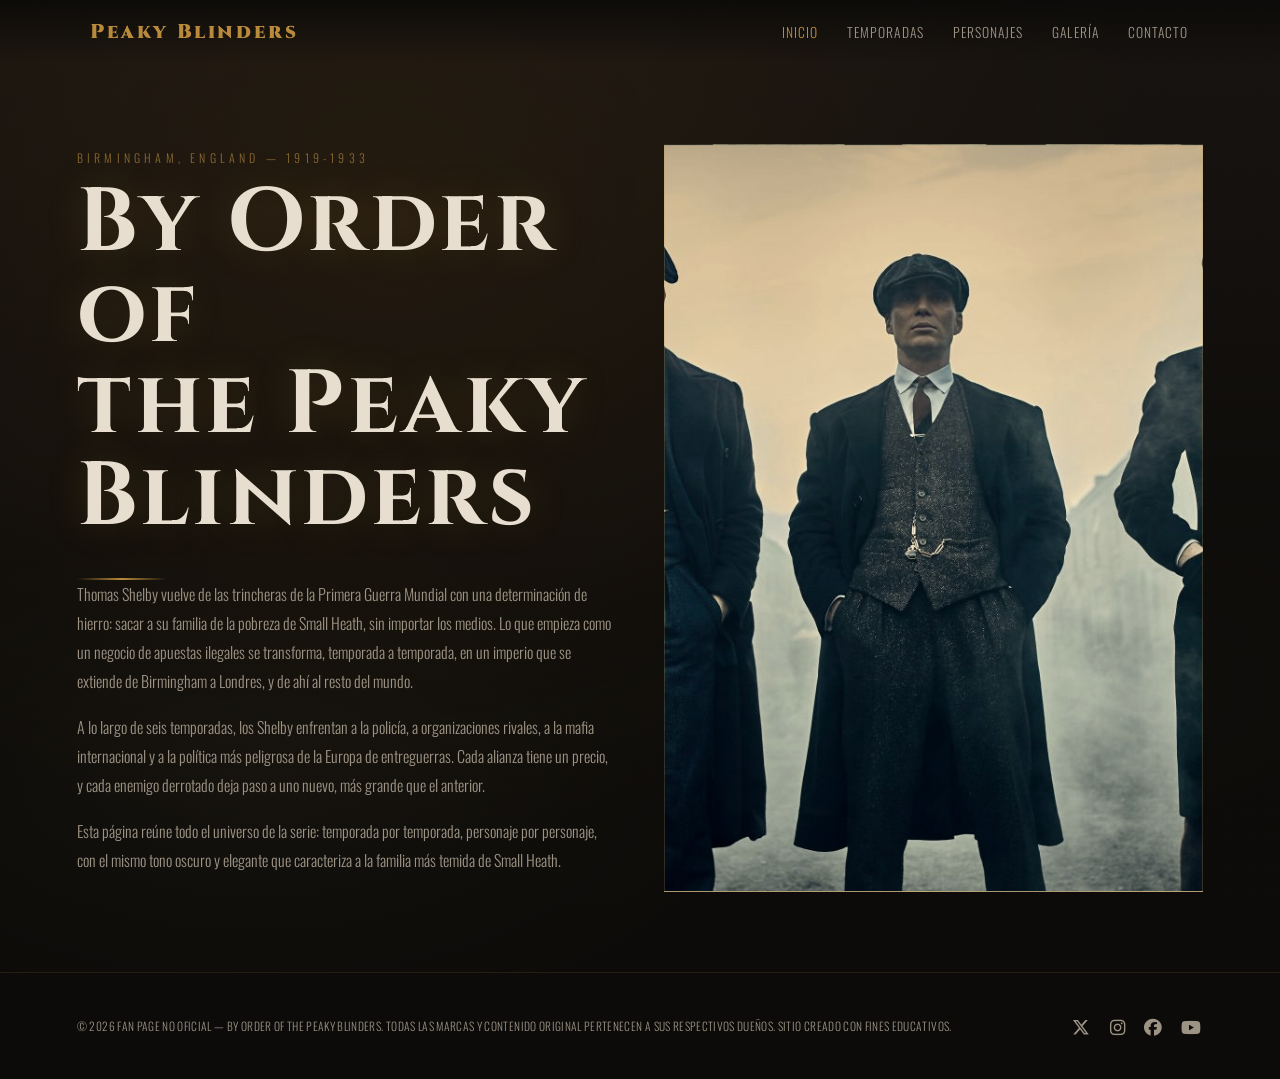
==== commit c08f4ee2: "Correcciones finales: nav, headers, contacto sin iconos superpuestos" ====
--- a/index.html
+++ b/index.html
@@ -1,255 +1,54 @@
 <!DOCTYPE html>
 <html lang="es">
-
 <head>
-  <meta charset="UTF-8">
-  <meta name="viewport" content="width=device-width, initial-scale=1.0">
-  <title>Peaky Blinders — Inicio</title>
-  <link rel="preconnect" href="https://fonts.googleapis.com">
-  <link
-    href="https://fonts.googleapis.com/css2?family=Cinzel:wght@500;700;900&family=Oswald:wght@300;400;500;600&display=swap"
-    rel="stylesheet">
-  <link rel="stylesheet" href="https://cdnjs.cloudflare.com/ajax/libs/font-awesome/6.5.1/css/all.min.css">
-  <link rel="stylesheet" href="css/estilos.css">
+<meta charset="UTF-8">
+<meta name="viewport" content="width=device-width, initial-scale=1.0">
+<title>Peaky Blinders — Inicio</title>
+<link rel="preconnect" href="https://fonts.googleapis.com">
+<link href="https://fonts.googleapis.com/css2?family=Cinzel:wght@500;700;900&family=Oswald:wght@300;400;500;600&display=swap" rel="stylesheet">
+<link rel="stylesheet" href="https://cdnjs.cloudflare.com/ajax/libs/font-awesome/6.5.1/css/all.min.css">
+<link rel="stylesheet" href="css/estilos.css">
 </head>
-
 <body>
 
-  <header class="site-header">
-    <div class="brand">Peaky Blinders</div>
-    <ul class="seasons-nav">
-      <li><a href="index.html" class="active">Inicio</a></li>
-      <li><a href="temporadas.html">Temporadas</a></li>
-      <li><a href="galeria.html">Galería</a></li>
-      <li><a href="contacto.html">Contacto</a></li>
-    </ul>
-  </header>
+<header class="site-header">
+  <div class="header-inner">
+    <a href="index.html" class="brand">Peaky Blinders</a>
+      <ul class="seasons-nav">
+        <li><a href="index.html" class="active">Inicio</a></li>
+        <li><a href="temporadas.html">Temporadas</a></li>
+        <li><a href="personajes.html">Personajes</a></li>
+        <li><a href="galeria.html">Galería</a></li>
+        <li><a href="contacto.html">Contacto</a></li>
+      </ul>
+  </div>
+</header>
 
-  <section class="intro-split">
-    <div class="intro-text">
-      <span class="hero-eyebrow">Birmingham, England — 1919-1933</span>
-      <h1>By Order of<br>the Peaky Blinders</h1>
-      <p>Thomas Shelby vuelve de las trincheras de la Primera Guerra Mundial con una determinación de hierro: sacar a su
-        familia de la pobreza de Small Heath, sin importar los medios. Lo que empieza como un negocio de apuestas
-        ilegales se transforma, temporada a temporada, en un imperio que se extiende de Birmingham a Londres, y de ahí
-        al resto del mundo.</p>
-      <p>A lo largo de seis temporadas, los Shelby enfrentan a la policía, a organizaciones rivales, a la mafia
-        internacional y a la política más peligrosa de la Europa de entreguerras. Cada alianza tiene un precio, y cada
-        enemigo derrotado deja paso a uno nuevo, más grande que el anterior.</p>
-      <p>Esta página reúne todo el universo de la serie: temporada por temporada, personaje por personaje, con el mismo
-        tono oscuro y elegante que caracteriza a la familia más temida de Small Heath.</p>
-    </div>
-    <div class="intro-image" style="background-image:url('img/inicio-representativa.jpg')" data-seed="200"></div>
-  </section>
+<section class="intro-split">
+  <div class="smoke"></div>
+  <div class="intro-text">
+    <span class="hero-eyebrow">Birmingham, England — 1919-1933</span>
+    <h1>By Order of<br>the Peaky Blinders</h1>
+    <div class="razor"></div>
+    <p>Thomas Shelby vuelve de las trincheras de la Primera Guerra Mundial con una determinación de hierro: sacar a su familia de la pobreza de Small Heath, sin importar los medios. Lo que empieza como un negocio de apuestas ilegales se transforma, temporada a temporada, en un imperio que se extiende de Birmingham a Londres, y de ahí al resto del mundo.</p>
+    <p>A lo largo de seis temporadas, los Shelby enfrentan a la policía, a organizaciones rivales, a la mafia internacional y a la política más peligrosa de la Europa de entreguerras. Cada alianza tiene un precio, y cada enemigo derrotado deja paso a uno nuevo, más grande que el anterior.</p>
+    <p>Esta página reúne todo el universo de la serie: temporada por temporada, personaje por personaje, con el mismo tono oscuro y elegante que caracteriza a la familia más temida de Small Heath.</p>
+  </div>
+  <div class="intro-image" style="background-image:url('img/inicio-representativa.jpg')" data-seed="200"></div>
+</section>
 
-  <div class="divider"><span></span></div>
+<footer class="site-footer">
+  <div class="footer-legal">
+    <p>© 2026 Fan page no oficial — By Order of the Peaky Blinders. Todas las marcas y contenido original pertenecen a sus respectivos dueños. Sitio creado con fines educativos.</p>
+  </div>
+  <div class="footer-social">
+    <a href="https://x.com" target="_blank" rel="noopener" aria-label="X (Twitter)"><i class="fa-brands fa-x-twitter"></i></a>
+    <a href="https://instagram.com" target="_blank" rel="noopener" aria-label="Instagram"><i class="fa-brands fa-instagram"></i></a>
+    <a href="https://facebook.com" target="_blank" rel="noopener" aria-label="Facebook"><i class="fa-brands fa-facebook"></i></a>
+    <a href="https://youtube.com" target="_blank" rel="noopener" aria-label="YouTube"><i class="fa-brands fa-youtube"></i></a>
+  </div>
+</footer>
 
-  <section class="characters-hero" id="personajes">
-    <h2>Personajes</h2>
-    <p>Familia, aliados y enemigos que cruzan el camino de los Peaky Blinders a lo largo de las seis temporadas, en
-      orden de aparición.</p>
-  </section>
-
-  <div class="characters-list">
-
-    <div class="character-row" id="thomas-shelby">
-      <div class="character-photo" data-seed="101" style="background-image:url('img/personajes/thomas-shelby.jpg')">
-      </div>
-      <div class="character-info">
-        <span class="character-role familia">Familia Shelby</span>
-        <h2>Thomas Shelby</h2>
-        <p class="character-desc">Líder de los Peaky Blinders y cabeza de la familia. Vuelve de la Primera Guerra
-          Mundial con la determinación de sacar a los Shelby de la pobreza, sin importar el precio. Frío, calculador y
-          siempre varios pasos adelante de sus enemigos.</p>
-        <a class="character-season" href="temporadas.html#s1">Temporada I →</a>
-      </div>
-    </div>
-
-    <div class="character-row" id="arthur-shelby">
-      <div class="character-photo" data-seed="102" style="background-image:url('img/personajes/arthur-shelby.jpg')">
-      </div>
-      <div class="character-info">
-        <span class="character-role familia">Familia Shelby</span>
-        <h2>Arthur Shelby</h2>
-        <p class="character-desc">Hermano mayor de Tommy y el puño de la familia. Volátil y de temperamento explosivo,
-          es leal hasta la médula pero carga con las heridas invisibles de la guerra.</p>
-        <a class="character-season" href="temporadas.html#s1">Temporada I →</a>
-      </div>
-    </div>
-
-    <div class="character-row" id="polly-gray">
-      <div class="character-photo" data-seed="103" style="background-image:url('img/personajes/polly-gray.jpg')"></div>
-      <div class="character-info">
-        <span class="character-role familia">Familia Shelby</span>
-        <h2>Polly Gray</h2>
-        <p class="character-desc">Tía de los hermanos Shelby y la voz de la razón en la familia. Llevó el negocio
-          adelante mientras los varones estaban en el frente, y su instinto rara vez falla.</p>
-        <a class="character-season" href="temporadas.html#s1">Temporada I →</a>
-      </div>
-    </div>
-
-    <div class="character-row" id="grace-burgess">
-      <div class="character-photo" data-seed="104" style="background-image:url('img/personajes/grace-burgess.jpg')">
-      </div>
-      <div class="character-info">
-        <span class="character-role aliado">Aliada</span>
-        <h2>Grace Burgess</h2>
-        <p class="character-desc">Llega a Small Heath como camarera del Garrison, pero esconde intenciones que van mucho
-          más allá de servir cerveza. Su relación con Tommy marca el rumbo de toda la primera temporada.</p>
-        <a class="character-season" href="temporadas.html#s1">Temporada I →</a>
-      </div>
-    </div>
-
-    <div class="character-row" id="alfie-solomons">
-      <div class="character-photo" data-seed="105" style="background-image:url('img/personajes/alfie-solomons.jpg')">
-      </div>
-      <div class="character-info">
-        <span class="character-role aliado">Aliado (inestable)</span>
-        <h2>Alfie Solomons</h2>
-        <p class="character-desc">Líder de una banda judía de Camden Town y dueño de una panadería que esconde mucho más
-          que pan. Impredecible, filosófico y peligroso a partes iguales — nunca queda claro de qué lado está.</p>
-        <a class="character-season" href="temporadas.html#s2">Temporada II →</a>
-      </div>
-    </div>
-
-    <div class="character-row" id="darby-sabini">
-      <div class="character-photo" data-seed="106" style="background-image:url('img/personajes/darby-sabini.jpg')">
-      </div>
-      <div class="character-info">
-        <span class="character-role enemigo">Enemigo</span>
-        <h2>Darby Sabini</h2>
-        <p class="character-desc">Jefe de una poderosa organización italiana que controla las apuestas de las carreras
-          en Londres. Ve la llegada de los Shelby a la capital como una amenaza directa a su territorio.</p>
-        <a class="character-season" href="temporadas.html#s2">Temporada II →</a>
-      </div>
-    </div>
-
-    <div class="character-row" id="michael-gray">
-      <div class="character-photo" data-seed="107" style="background-image:url('img/personajes/michael-gray.jpg')">
-      </div>
-      <div class="character-info">
-        <span class="character-role familia">Familia Shelby</span>
-        <h2>Michael Gray</h2>
-        <p class="character-desc">Hijo de Polly, criado lejos de la familia durante años. Su regreso a los negocios de
-          los Shelby cambia el equilibrio de poder de manera que nadie anticipa.</p>
-        <a class="character-season" href="temporadas.html#s2">Temporada II →</a>
-      </div>
-    </div>
-
-    <div class="character-row" id="ada-thorne">
-      <div class="character-photo" data-seed="108" style="background-image:url('img/personajes/ada-thorne.jpg')"></div>
-      <div class="character-info">
-        <span class="character-role familia">Familia Shelby</span>
-        <h2>Ada Thorne</h2>
-        <p class="character-desc">Hermana de los Shelby, la única que intentó alejarse por completo del negocio
-          familiar. Su relación con la familia es de amor y tensión constante.</p>
-        <a class="character-season" href="temporadas.html#s2">Temporada II →</a>
-      </div>
-    </div>
-
-    <div class="character-row" id="lizzie-stark">
-      <div class="character-photo" data-seed="109" style="background-image:url('img/personajes/lizzie-stark.jpg')">
-      </div>
-      <div class="character-info">
-        <span class="character-role aliado">Aliada</span>
-        <h2>Lizzie Stark</h2>
-        <p class="character-desc">Con una historia entrelazada con la de los Shelby desde antes de la guerra, su vínculo
-          con Tommy se vuelve cada vez más cercano e importante para la familia.</p>
-        <a class="character-season" href="temporadas.html#s3">Temporada III →</a>
-      </div>
-    </div>
-
-    <div class="character-row" id="duquesa-tatiana">
-      <div class="character-photo" data-seed="110" style="background-image:url('img/personajes/duquesa-tatiana.jpg')">
-      </div>
-      <div class="character-info">
-        <span class="character-role aliado">Aliada</span>
-        <h2>Duquesa Tatiana</h2>
-        <p class="character-desc">Aristócrata rusa exiliada que propone una alianza tentadora a los Shelby. Elegante y
-          calculadora, su verdadero interés no siempre es fácil de descifrar.</p>
-        <a class="character-season" href="temporadas.html#s3">Temporada III →</a>
-      </div>
-    </div>
-
-    <div class="character-row" id="padre-hughes">
-      <div class="character-photo" data-seed="111" style="background-image:url('img/personajes/padre-hughes.jpg')">
-      </div>
-      <div class="character-info">
-        <span class="character-role enemigo">Enemigo</span>
-        <h2>Padre Hughes</h2>
-        <p class="character-desc">Un sacerdote con una agenda muy alejada de lo espiritual, involucrado en los planes
-          que amenazan a la familia Shelby desde las sombras.</p>
-        <a class="character-season" href="temporadas.html#s3">Temporada III →</a>
-      </div>
-    </div>
-
-    <div class="character-row" id="luca-changretta">
-      <div class="character-photo" data-seed="112" style="background-image:url('img/personajes/luca-changretta.jpg')">
-      </div>
-      <div class="character-info">
-        <span class="character-role enemigo">Enemigo</span>
-        <h2>Luca Changretta</h2>
-        <p class="character-desc">Llega desde Nueva York con la mafia siciliana detrás y una sola misión: vengar la
-          muerte de su padre. Su guerra con los Shelby es personal y no conoce límites.</p>
-        <a class="character-season" href="temporadas.html#s4">Temporada IV →</a>
-      </div>
-    </div>
-
-    <div class="character-row" id="john-shelby">
-      <div class="character-photo" data-seed="113" style="background-image:url('img/personajes/john-shelby.jpg')"></div>
-      <div class="character-info">
-        <span class="character-role familia">Familia Shelby</span>
-        <h2>John Shelby</h2>
-        <p class="character-desc">Hermano Shelby, padre de familia numerosa y siempre dispuesto a poner el cuerpo por
-          sus hermanos, incluso cuando la situación se pone más peligrosa que nunca.</p>
-        <a class="character-season" href="temporadas.html#s4">Temporada IV →</a>
-      </div>
-    </div>
-
-    <div class="character-row" id="aberama-gold">
-      <div class="character-photo" data-seed="114" style="background-image:url('img/personajes/aberama-gold.jpg')">
-      </div>
-      <div class="character-info">
-        <span class="character-role aliado">Aliado</span>
-        <h2>Aberama Gold</h2>
-        <p class="character-desc">Gitano itinerante y hombre de confianza en los momentos más violentos. Su lealtad a
-          los Shelby es absoluta, y su método, directo.</p>
-        <a class="character-season" href="temporadas.html#s4">Temporada IV →</a>
-      </div>
-    </div>
-
-    <div class="character-row" id="oswald-mosley">
-      <div class="character-photo" data-seed="115" style="background-image:url('img/personajes/oswald-mosley.jpg')">
-      </div>
-      <div class="character-info">
-        <span class="character-role enemigo">Enemigo</span>
-        <h2>Oswald Mosley</h2>
-        <p class="character-desc">Político ambicioso con ideas radicales y un carisma peligroso. Su ascenso pone a Tommy
-          ante una de las decisiones más difíciles de toda la serie.</p>
-        <a class="character-season" href="temporadas.html#s5">Temporada V →</a>
-      </div>
-    </div>
-
-  </div>
-
-  <footer class="site-footer">
-    <div class="footer-legal">
-      <p>© 2026 Fan page no oficial — By Order of the Peaky Blinders. Todas las marcas y contenido original pertenecen a
-        sus respectivos dueños. Sitio creado con fines educativos.</p>
-    </div>
-    <div class="footer-social">
-      <a href="https://x.com" target="_blank" rel="noopener" aria-label="X (Twitter)"><i
-          class="fa-brands fa-x-twitter"></i></a>
-      <a href="https://instagram.com" target="_blank" rel="noopener" aria-label="Instagram"><i
-          class="fa-brands fa-instagram"></i></a>
-      <a href="https://facebook.com" target="_blank" rel="noopener" aria-label="Facebook"><i
-          class="fa-brands fa-facebook"></i></a>
-      <a href="https://youtube.com" target="_blank" rel="noopener" aria-label="YouTube"><i
-          class="fa-brands fa-youtube"></i></a>
-    </div>
-  </footer>
-
-  <script src="js/script.js"></script>
+<script src="js/script.js"></script>
 </body>
-
-</html>+</html>
--- a/css/estilos.css
+++ b/css/estilos.css
@@ -81,51 +81,62 @@
   letter-spacing: .04em;
 }
 
-/* ---------- NAV ---------- */
-nav {
+/* ---------- HEADER / NAV (unificado en todas las páginas) ---------- */
+.site-header {
   position: fixed;
   top: 0;
   left: 0;
   right: 0;
   z-index: 100;
   display: flex;
+  justify-content: center;
+  padding: 1.1rem 2rem;
+  background: linear-gradient(to bottom, rgba(12, 11, 9, .95), rgba(12, 11, 9, 0));
+}
+
+.header-inner {
+  width: 100%;
+  max-width: 1100px;
+  display: flex;
   align-items: center;
   justify-content: space-between;
-  padding: 1rem 2rem;
-  background: linear-gradient(to bottom, rgba(12, 11, 9, .95), rgba(12, 11, 9, 0));
+  gap: 2rem;
 }
 
 .brand {
   font-family: 'Cinzel', serif;
   font-weight: 900;
-  font-size: 1.1rem;
-  letter-spacing: .15em;
-  color: var(--gold);
+  font-size: 1.25rem;
+  letter-spacing: .13em;
+  color: var(--gold);
+  text-decoration: none;
+  transition: opacity .3s;
+  flex-shrink: 0;
+}
+
+.brand:hover {
+  opacity: .8;
 }
 
 .seasons-nav {
   display: flex;
-  gap: 1.4rem;
+  gap: 1.6rem;
   list-style: none;
 }
 
 .seasons-nav a {
   color: var(--cream-dim);
   text-decoration: none;
-  font-size: .8rem;
-  letter-spacing: .12em;
+  font-size: .85rem;
+  letter-spacing: .08em;
   text-transform: uppercase;
   transition: color .3s;
+  padding: .3rem .1rem;
 }
 
 .seasons-nav a:hover,
 .seasons-nav a:focus-visible {
   color: var(--gold);
-}
-
-.seasons-nav li:last-child a {
-  border-left: 1px solid rgba(185, 138, 60, .3);
-  padding-left: 1.4rem;
 }
 
 /* ---------- HERO ---------- */
@@ -454,22 +465,35 @@
   .season {
     padding: 5rem 6vw 4rem;
   }
+
+  .footer-legal p {
+    white-space: normal;
+  }
 }
 
 /* ---------- PÁGINA DE PERSONAJES ---------- */
 .characters-hero {
-  padding: 1rem 6vw 3rem;
+  padding: 8.5rem 6vw 3rem;
+}
+
+.characters-hero .page-eyebrow {
+  display: block;
+  color: var(--gold-dim);
+  letter-spacing: .3em;
+  font-size: .72rem;
+  text-transform: uppercase;
+  margin-bottom: .7rem;
 }
 
 .characters-hero h1 {
-  font-size: clamp(2.2rem, 6vw, 3.6rem);
+  font-size: clamp(2.4rem, 6vw, 4rem);
   color: var(--cream);
 }
 
 .characters-hero p {
   color: var(--cream-dim);
   max-width: 38rem;
-  margin-top: .8rem;
+  margin-top: .9rem;
   line-height: 1.7;
 }
 
@@ -602,20 +626,7 @@
   border-color: var(--gold);
 }
 
-/* ---------- PÁGINA DE INICIO: HEADER + 2 COLUMNAS ---------- */
-.site-header {
-  position: fixed;
-  top: 0;
-  left: 0;
-  right: 0;
-  z-index: 100;
-  display: flex;
-  align-items: center;
-  justify-content: space-between;
-  padding: 1rem 2rem;
-  background: linear-gradient(to bottom, rgba(12, 11, 9, .95), rgba(12, 11, 9, 0));
-}
-
+/* ---------- PÁGINA DE INICIO: HERO GRANDE + 2 COLUMNAS ---------- */
 .intro-split {
   min-height: 100vh;
   padding: 9rem 6vw 5rem;
@@ -623,16 +634,29 @@
   flex-wrap: wrap;
   gap: 3rem;
   align-items: center;
+  position: relative;
+  overflow: hidden;
+  background:
+    radial-gradient(ellipse at 30% 20%, rgba(90, 60, 20, .22), transparent 60%),
+    linear-gradient(180deg, #171310 0%, #0c0b09 70%);
+}
+
+.intro-split .smoke {
+  position: absolute;
 }
 
 .intro-text {
   flex: 1 1 380px;
+  position: relative;
+  z-index: 1;
 }
 
 .intro-text h1 {
-  font-size: clamp(2.4rem, 6vw, 4.2rem);
-  color: var(--cream);
-  margin: .6rem 0 1.4rem;
+  font-size: clamp(2.8rem, 7vw, 5.6rem);
+  color: var(--cream);
+  margin: .6rem 0 1rem;
+  text-shadow: 0 0 40px rgba(185, 138, 60, .2);
+  line-height: 1.02;
 }
 
 .intro-text p {
@@ -688,8 +712,8 @@
   color: var(--cream-dim);
   font-size: .72rem;
   letter-spacing: .03em;
-  max-width: 38rem;
   line-height: 1.6;
+  white-space: nowrap;
 }
 
 .footer-social {
@@ -868,6 +892,28 @@
   display: block;
 }
 
+.input-icon {
+  position: relative;
+}
+
+.input-icon i {
+  position: absolute;
+  left: 1.1rem;
+  top: 2.65rem;
+  color: var(--gold-dim);
+  font-size: .85rem;
+  pointer-events: none;
+}
+
+.input-icon input,
+.input-icon textarea {
+  padding-left: 3.4rem;
+}
+
+.input-icon textarea~i {
+  top: 2.65rem;
+}
+
 .contact-form input,
 .contact-form textarea {
   width: 100%;
@@ -913,6 +959,115 @@
   color: var(--smoke);
   font-size: .7rem;
   margin-top: -.6rem;
+}
+
+/* ---------- CONTACTO: layout con mapa ---------- */
+.contact-layout {
+  padding: 0 6vw 6rem;
+  display: flex;
+  flex-wrap: wrap;
+  gap: 2rem;
+}
+
+.contact-panel {
+  flex: 1 1 340px;
+  border: 1px solid rgba(185, 138, 60, .22);
+  background: linear-gradient(160deg, rgba(255, 255, 255, .015), transparent);
+  padding: 2rem;
+}
+
+.contact-panel h2 {
+  font-size: 1.15rem;
+  color: var(--gold);
+  margin-bottom: 1.4rem;
+  display: flex;
+  align-items: center;
+  gap: .6rem;
+}
+
+.contact-panel h2 i {
+  font-size: 1rem;
+  color: var(--gold-dim);
+}
+
+.contact-layout .contact-form {
+  padding: 0;
+  gap: 1.2rem;
+}
+
+.contact-map-wrap {
+  min-height: 320px;
+  position: relative;
+  display: flex;
+  flex-direction: column;
+}
+
+.contact-map-wrap iframe {
+  width: 100%;
+  flex: 1;
+  min-height: 280px;
+  border: 1px solid rgba(185, 138, 60, .25);
+  filter: sepia(.35) contrast(1.05) saturate(.8) brightness(.9) hue-rotate(-6deg);
+}
+
+.contact-map-label {
+  font-size: .7rem;
+  letter-spacing: .1em;
+  text-transform: uppercase;
+  color: var(--gold-dim);
+  margin-bottom: .7rem;
+  display: block;
+}
+
+/* ---------- PERSONAJES: categorías estilo hover "Apple" ---------- */
+.category-tabs {
+  display: flex;
+  gap: 0;
+  border-top: 1px solid rgba(185, 138, 60, .15);
+  border-bottom: 1px solid rgba(185, 138, 60, .15);
+  position: relative;
+  z-index: 2;
+  background: var(--ink);
+}
+
+.category-tab {
+  flex: 1;
+  text-align: center;
+  padding: 1.3rem 1rem;
+  cursor: pointer;
+  font-family: 'Cinzel', serif;
+  letter-spacing: .08em;
+  text-transform: uppercase;
+  font-size: .85rem;
+  color: var(--cream-dim);
+  border-right: 1px solid rgba(185, 138, 60, .15);
+  transition: color .3s, background .3s;
+}
+
+.category-tab:last-child {
+  border-right: none;
+}
+
+.category-tab.active,
+.category-tab:hover {
+  color: var(--gold);
+  background: rgba(185, 138, 60, .05);
+}
+
+.category-panels {
+  position: relative;
+}
+
+.category-panel {
+  max-height: 0;
+  overflow: hidden;
+  opacity: 0;
+  transition: max-height .5s ease, opacity .4s ease;
+}
+
+.category-panel.active {
+  max-height: 4000px;
+  opacity: 1;
 }
 
 /* ---------- LIGHTBOX DE GALERÍA ---------- */
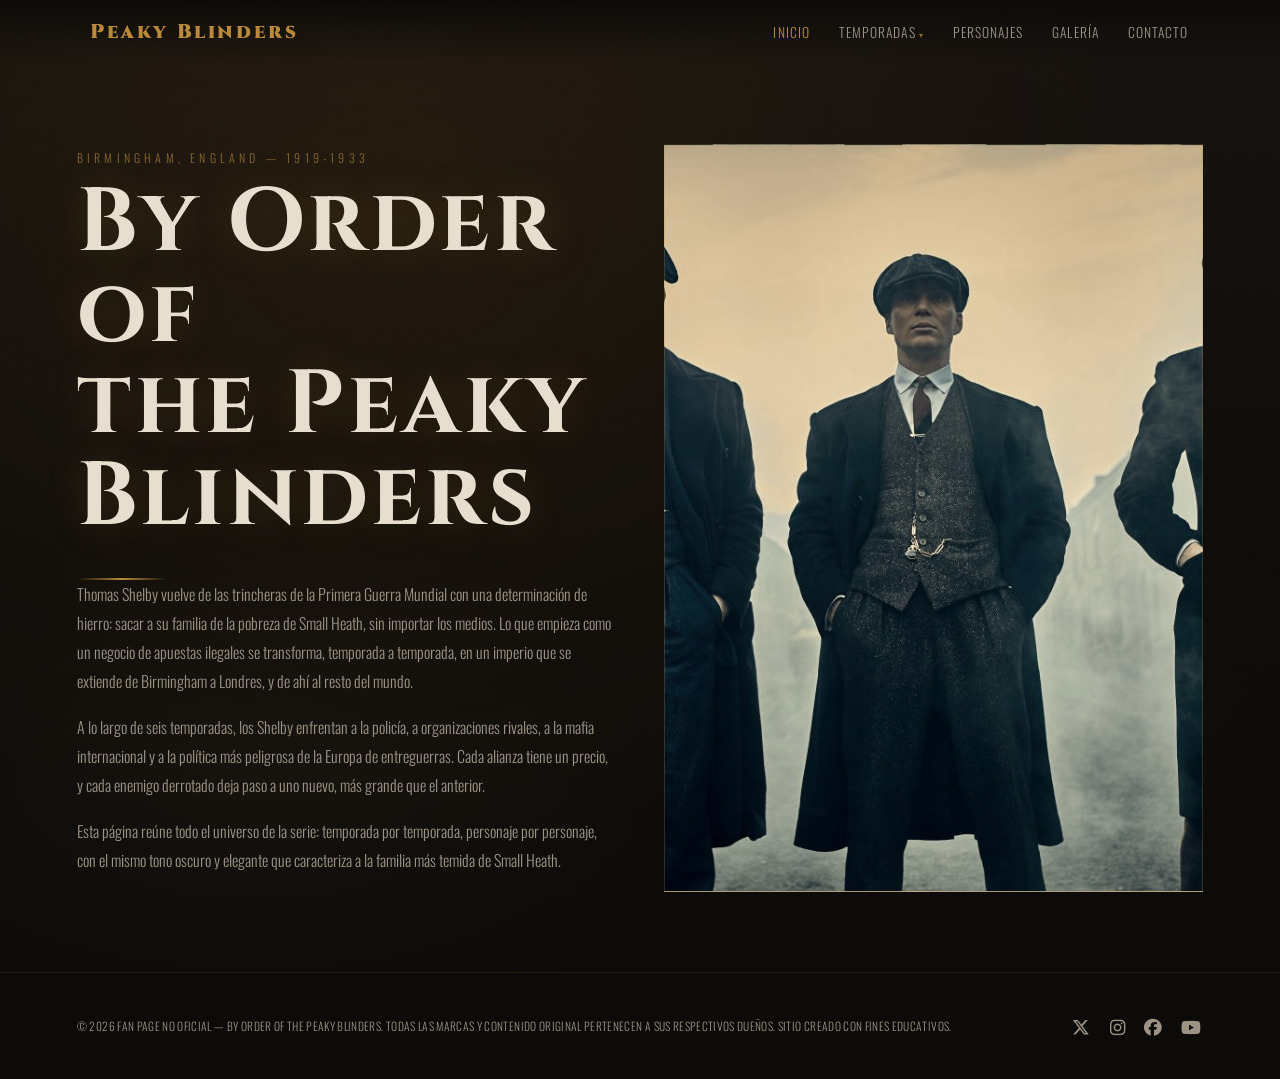
==== commit c1c35c33: "Agregar submenu desplegable y menu mobile funcional" ====
--- a/index.html
+++ b/index.html
@@ -1,54 +1,81 @@
 <!DOCTYPE html>
 <html lang="es">
+
 <head>
-<meta charset="UTF-8">
-<meta name="viewport" content="width=device-width, initial-scale=1.0">
-<title>Peaky Blinders — Inicio</title>
-<link rel="preconnect" href="https://fonts.googleapis.com">
-<link href="https://fonts.googleapis.com/css2?family=Cinzel:wght@500;700;900&family=Oswald:wght@300;400;500;600&display=swap" rel="stylesheet">
-<link rel="stylesheet" href="https://cdnjs.cloudflare.com/ajax/libs/font-awesome/6.5.1/css/all.min.css">
-<link rel="stylesheet" href="css/estilos.css">
+  <meta charset="UTF-8">
+  <meta name="viewport" content="width=device-width, initial-scale=1.0">
+  <title>Peaky Blinders — Inicio</title>
+  <link rel="preconnect" href="https://fonts.googleapis.com">
+  <link
+    href="https://fonts.googleapis.com/css2?family=Cinzel:wght@500;700;900&family=Oswald:wght@300;400;500;600&display=swap"
+    rel="stylesheet">
+  <link rel="stylesheet" href="https://cdnjs.cloudflare.com/ajax/libs/font-awesome/6.5.1/css/all.min.css">
+  <link rel="stylesheet" href="css/estilos.css">
 </head>
+
 <body>
 
-<header class="site-header">
-  <div class="header-inner">
-    <a href="index.html" class="brand">Peaky Blinders</a>
+  <header class="site-header">
+    <div class="header-inner">
+      <a href="index.html" class="brand">Peaky Blinders</a>
       <ul class="seasons-nav">
         <li><a href="index.html" class="active">Inicio</a></li>
-        <li><a href="temporadas.html">Temporadas</a></li>
+        <li class="has-submenu">
+          <a href="temporadas.html">Temporadas</a>
+          <ul class="submenu">
+            <li><a href="temporadas.html#s1">Temporada I</a></li>
+            <li><a href="temporadas.html#s2">Temporada II</a></li>
+            <li><a href="temporadas.html#s3">Temporada III</a></li>
+            <li><a href="temporadas.html#s4">Temporada IV</a></li>
+            <li><a href="temporadas.html#s5">Temporada V</a></li>
+            <li><a href="temporadas.html#s6">Temporada VI</a></li>
+          </ul>
+        </li>
         <li><a href="personajes.html">Personajes</a></li>
         <li><a href="galeria.html">Galería</a></li>
         <li><a href="contacto.html">Contacto</a></li>
       </ul>
-  </div>
-</header>
+      <button class="nav-toggle" aria-label="Abrir menú">☰</button>
+    </div>
+  </header>
 
-<section class="intro-split">
-  <div class="smoke"></div>
-  <div class="intro-text">
-    <span class="hero-eyebrow">Birmingham, England — 1919-1933</span>
-    <h1>By Order of<br>the Peaky Blinders</h1>
-    <div class="razor"></div>
-    <p>Thomas Shelby vuelve de las trincheras de la Primera Guerra Mundial con una determinación de hierro: sacar a su familia de la pobreza de Small Heath, sin importar los medios. Lo que empieza como un negocio de apuestas ilegales se transforma, temporada a temporada, en un imperio que se extiende de Birmingham a Londres, y de ahí al resto del mundo.</p>
-    <p>A lo largo de seis temporadas, los Shelby enfrentan a la policía, a organizaciones rivales, a la mafia internacional y a la política más peligrosa de la Europa de entreguerras. Cada alianza tiene un precio, y cada enemigo derrotado deja paso a uno nuevo, más grande que el anterior.</p>
-    <p>Esta página reúne todo el universo de la serie: temporada por temporada, personaje por personaje, con el mismo tono oscuro y elegante que caracteriza a la familia más temida de Small Heath.</p>
-  </div>
-  <div class="intro-image" style="background-image:url('img/inicio-representativa.jpg')" data-seed="200"></div>
-</section>
+  <section class="intro-split">
+    <div class="smoke"></div>
+    <div class="intro-text">
+      <span class="hero-eyebrow">Birmingham, England — 1919-1933</span>
+      <h1>By Order of<br>the Peaky Blinders</h1>
+      <div class="razor"></div>
+      <p>Thomas Shelby vuelve de las trincheras de la Primera Guerra Mundial con una determinación de hierro: sacar a su
+        familia de la pobreza de Small Heath, sin importar los medios. Lo que empieza como un negocio de apuestas
+        ilegales se transforma, temporada a temporada, en un imperio que se extiende de Birmingham a Londres, y de ahí
+        al resto del mundo.</p>
+      <p>A lo largo de seis temporadas, los Shelby enfrentan a la policía, a organizaciones rivales, a la mafia
+        internacional y a la política más peligrosa de la Europa de entreguerras. Cada alianza tiene un precio, y cada
+        enemigo derrotado deja paso a uno nuevo, más grande que el anterior.</p>
+      <p>Esta página reúne todo el universo de la serie: temporada por temporada, personaje por personaje, con el mismo
+        tono oscuro y elegante que caracteriza a la familia más temida de Small Heath.</p>
+    </div>
+    <div class="intro-image" style="background-image:url('img/inicio-representativa.jpg')" data-seed="200"></div>
+  </section>
 
-<footer class="site-footer">
-  <div class="footer-legal">
-    <p>© 2026 Fan page no oficial — By Order of the Peaky Blinders. Todas las marcas y contenido original pertenecen a sus respectivos dueños. Sitio creado con fines educativos.</p>
-  </div>
-  <div class="footer-social">
-    <a href="https://x.com" target="_blank" rel="noopener" aria-label="X (Twitter)"><i class="fa-brands fa-x-twitter"></i></a>
-    <a href="https://instagram.com" target="_blank" rel="noopener" aria-label="Instagram"><i class="fa-brands fa-instagram"></i></a>
-    <a href="https://facebook.com" target="_blank" rel="noopener" aria-label="Facebook"><i class="fa-brands fa-facebook"></i></a>
-    <a href="https://youtube.com" target="_blank" rel="noopener" aria-label="YouTube"><i class="fa-brands fa-youtube"></i></a>
-  </div>
-</footer>
+  <footer class="site-footer">
+    <div class="footer-legal">
+      <p>© 2026 Fan page no oficial — By Order of the Peaky Blinders. Todas las marcas y contenido original pertenecen a
+        sus respectivos dueños. Sitio creado con fines educativos.</p>
+    </div>
+    <div class="footer-social">
+      <a href="https://x.com" target="_blank" rel="noopener" aria-label="X (Twitter)"><i
+          class="fa-brands fa-x-twitter"></i></a>
+      <a href="https://instagram.com" target="_blank" rel="noopener" aria-label="Instagram"><i
+          class="fa-brands fa-instagram"></i></a>
+      <a href="https://facebook.com" target="_blank" rel="noopener" aria-label="Facebook"><i
+          class="fa-brands fa-facebook"></i></a>
+      <a href="https://youtube.com" target="_blank" rel="noopener" aria-label="YouTube"><i
+          class="fa-brands fa-youtube"></i></a>
+    </div>
+  </footer>
 
-<script src="js/script.js"></script>
+  <script src="js/script.js"></script>
 </body>
-</html>
+
+</html>
--- a/css/estilos.css
+++ b/css/estilos.css
@@ -1,1157 +1,512 @@
-:root {
-  --ink: #0c0b09;
-  --leather: #2b2018;
-  --smoke: #4a453e;
-  --gold: #b98a3c;
-  --gold-dim: #8a6a30;
-  --blood: #5e1414;
-  --cream: #e8ded0;
-  --cream-dim: #9c9384;
-}
-
-* {
-  box-sizing: border-box;
-  margin: 0;
-  padding: 0;
-}
-
-html {
-  scroll-behavior: smooth;
-}
-
-body {
-  background: var(--ink);
-  color: var(--cream);
-  font-family: 'Oswald', sans-serif;
-  font-weight: 300;
-  overflow-x: hidden;
-  position: relative;
-}
-
-body::before {
-  content: "";
-  position: fixed;
-  inset: 0;
-  z-index: 1;
-  pointer-events: none;
+:root{
+  --ink:#0c0b09;
+  --leather:#2b2018;
+  --smoke:#4a453e;
+  --gold:#b98a3c;
+  --gold-dim:#8a6a30;
+  --blood:#5e1414;
+  --cream:#e8ded0;
+  --cream-dim:#9c9384;
+}
+*{box-sizing:border-box;margin:0;padding:0;}
+html{scroll-behavior:smooth;}
+body{
+  background:var(--ink);
+  color:var(--cream);
+  font-family:'Oswald',sans-serif;
+  font-weight:300;
+  overflow-x:hidden;
+  position:relative;
+}
+body::before{
+  content:""; position:fixed; inset:0; z-index:1; pointer-events:none;
   background-image:
-    radial-gradient(rgba(255, 255, 255, .025) 1px, transparent 1px),
-    radial-gradient(rgba(255, 255, 255, .015) 1px, transparent 1px);
-  background-size: 3px 3px, 5px 5px;
-  background-position: 0 0, 1.5px 1.5px;
-  mix-blend-mode: overlay;
-  opacity: .5;
+    radial-gradient(rgba(255,255,255,.025) 1px, transparent 1px),
+    radial-gradient(rgba(255,255,255,.015) 1px, transparent 1px);
+  background-size:3px 3px, 5px 5px;
+  background-position:0 0, 1.5px 1.5px;
+  mix-blend-mode:overlay;
+  opacity:.5;
 }
 
 /* ---------- SEPARADOR ORNAMENTAL ---------- */
-.divider {
-  display: flex;
-  align-items: center;
-  justify-content: center;
-  gap: .9rem;
-  padding: 2.2rem 0;
-  position: relative;
-  z-index: 1;
-}
-
-.divider::before,
-.divider::after {
-  content: "";
-  height: 1px;
-  width: min(14vw, 120px);
-  background: linear-gradient(90deg, transparent, rgba(185, 138, 60, .4));
-}
-
-.divider::after {
-  background: linear-gradient(90deg, rgba(185, 138, 60, .4), transparent);
-}
-
-.divider span {
-  width: 8px;
-  height: 8px;
-  border: 1px solid var(--gold-dim);
-  transform: rotate(45deg);
-  flex-shrink: 0;
-}
-
-h1,
-h2,
-h3 {
-  font-family: 'Cinzel', serif;
-  letter-spacing: .04em;
-}
+.divider{
+  display:flex; align-items:center; justify-content:center; gap:.9rem;
+  padding:2.2rem 0; position:relative; z-index:1;
+}
+.divider::before, .divider::after{
+  content:""; height:1px; width:min(14vw,120px);
+  background:linear-gradient(90deg, transparent, rgba(185,138,60,.4));
+}
+.divider::after{ background:linear-gradient(90deg, rgba(185,138,60,.4), transparent); }
+.divider span{
+  width:8px; height:8px; border:1px solid var(--gold-dim);
+  transform:rotate(45deg); flex-shrink:0;
+}
+h1,h2,h3{font-family:'Cinzel',serif;letter-spacing:.04em;}
 
 /* ---------- HEADER / NAV (unificado en todas las páginas) ---------- */
-.site-header {
-  position: fixed;
-  top: 0;
-  left: 0;
-  right: 0;
-  z-index: 100;
-  display: flex;
-  justify-content: center;
-  padding: 1.1rem 2rem;
-  background: linear-gradient(to bottom, rgba(12, 11, 9, .95), rgba(12, 11, 9, 0));
-}
-
-.header-inner {
-  width: 100%;
-  max-width: 1100px;
-  display: flex;
-  align-items: center;
-  justify-content: space-between;
-  gap: 2rem;
-}
-
-.brand {
-  font-family: 'Cinzel', serif;
-  font-weight: 900;
-  font-size: 1.25rem;
-  letter-spacing: .13em;
-  color: var(--gold);
-  text-decoration: none;
-  transition: opacity .3s;
-  flex-shrink: 0;
-}
-
-.brand:hover {
-  opacity: .8;
-}
-
-.seasons-nav {
-  display: flex;
-  gap: 1.6rem;
-  list-style: none;
-}
-
-.seasons-nav a {
-  color: var(--cream-dim);
-  text-decoration: none;
-  font-size: .85rem;
-  letter-spacing: .08em;
-  text-transform: uppercase;
-  transition: color .3s;
-  padding: .3rem .1rem;
-}
-
-.seasons-nav a:hover,
-.seasons-nav a:focus-visible {
-  color: var(--gold);
+.site-header{
+  position:fixed; top:0; left:0; right:0; z-index:100;
+  display:flex; justify-content:center;
+  padding:1.1rem 2rem;
+  background:linear-gradient(to bottom, rgba(12,11,9,.95), rgba(12,11,9,0));
+}
+.header-inner{
+  width:100%; max-width:1100px;
+  display:flex; align-items:center; justify-content:space-between; gap:2rem;
+}
+.brand{
+  font-family:'Cinzel',serif; font-weight:900; font-size:1.25rem; letter-spacing:.13em;
+  color:var(--gold); text-decoration:none; transition:opacity .3s; flex-shrink:0;
+}
+.brand:hover{ opacity:.8; }
+.seasons-nav{display:flex; gap:1.6rem; list-style:none;}
+.seasons-nav a{
+  color:var(--cream-dim); text-decoration:none; font-size:.85rem;
+  letter-spacing:.08em; text-transform:uppercase; transition:color .3s;
+  padding:.3rem .1rem;
+}
+.seasons-nav a:hover, .seasons-nav a:focus-visible{color:var(--gold);}
+
+/* ---------- SUBMENÚ DESPLEGABLE (Temporadas) ---------- */
+.has-submenu{ position:relative; }
+.has-submenu > a::after{ content:" ▾"; font-size:.6em; color:var(--gold-dim); }
+.submenu{
+  list-style:none; position:absolute; top:100%; left:0; margin-top:.6rem;
+  min-width:170px; background:#141110; border:1px solid rgba(185,138,60,.25);
+  display:none; flex-direction:column; padding:.4rem 0; z-index:150;
+}
+.has-submenu:hover .submenu,
+.has-submenu:focus-within .submenu{ display:flex; }
+.submenu a{ padding:.6rem 1.1rem; font-size:.75rem; white-space:nowrap; display:block; }
+
+/* ---------- BOTÓN DE MENÚ (mobile) ---------- */
+.nav-toggle{
+  display:none; background:none; border:1px solid rgba(185,138,60,.4);
+  color:var(--gold); font-size:1.1rem; padding:.4rem .7rem; cursor:pointer;
 }
 
 /* ---------- HERO ---------- */
-.hero {
-  height: 100vh;
-  min-height: 600px;
-  display: flex;
-  flex-direction: column;
-  align-items: center;
-  justify-content: center;
-  text-align: center;
-  position: relative;
+.hero{
+  height:100vh; min-height:600px;
+  display:flex; flex-direction:column; align-items:center; justify-content:center;
+  text-align:center; position:relative;
   background:
-    radial-gradient(ellipse at 50% 30%, rgba(90, 60, 20, .25), transparent 60%),
+    radial-gradient(ellipse at 50% 30%, rgba(90,60,20,.25), transparent 60%),
     linear-gradient(180deg, #171310 0%, #0c0b09 70%);
 }
-
-.smoke {
-  position: absolute;
-  inset: 0;
-  pointer-events: none;
-  opacity: .35;
-  background: radial-gradient(ellipse 60% 40% at 20% 80%, rgba(180, 150, 100, .15), transparent 70%),
-    radial-gradient(ellipse 50% 30% at 80% 70%, rgba(120, 100, 70, .12), transparent 70%);
-  animation: drift 18s ease-in-out infinite alternate;
-}
-
-@keyframes drift {
-  from {
-    transform: translateX(-3%) translateY(0);
+.smoke{
+  position:absolute; inset:0; pointer-events:none; opacity:.35;
+  background:radial-gradient(ellipse 60% 40% at 20% 80%, rgba(180,150,100,.15), transparent 70%),
+             radial-gradient(ellipse 50% 30% at 80% 70%, rgba(120,100,70,.12), transparent 70%);
+  animation:drift 18s ease-in-out infinite alternate;
+}
+@keyframes drift{ from{transform:translateX(-3%) translateY(0);} to{transform:translateX(3%) translateY(-2%);} }
+.hero-eyebrow{color:var(--gold-dim); letter-spacing:.35em; font-size:.75rem; text-transform:uppercase; margin-bottom:1rem;}
+.hero h1{font-size:clamp(3rem,9vw,7rem); color:var(--cream); text-shadow:0 0 40px rgba(185,138,60,.25);}
+.hero .sub{margin-top:1rem; color:var(--cream-dim); font-size:1rem; letter-spacing:.08em; max-width:32rem;}
+.razor{
+  width:90px; height:2px; background:linear-gradient(90deg, transparent, var(--gold), transparent);
+  margin-top:2.2rem;
+}
+.scroll-hint{position:absolute; bottom:2.2rem; font-size:.7rem; letter-spacing:.2em; color:var(--cream-dim); text-transform:uppercase;}
+
+/* ---------- SEASON SECTIONS ---------- */
+.season{
+  position:relative; padding:7rem 6vw 6rem; min-height:100vh;
+  border-top:1px solid rgba(185,138,60,.15);
+}
+.season-head{display:flex; align-items:baseline; gap:1.4rem; margin-bottom:.6rem;}
+.season-num{font-family:'Cinzel',serif; font-weight:900; font-size:1rem; color:var(--gold-dim);}
+.season h2{font-size:clamp(2rem,5vw,3.2rem); color:var(--cream);}
+.season-year{color:var(--cream-dim); font-size:.85rem; letter-spacing:.15em; margin-bottom:2.2rem;}
+.season-synopsis{max-width:42rem; color:var(--cream-dim); line-height:1.75; font-weight:300; margin-bottom:3rem;}
+.season-synopsis strong{color:var(--gold); font-weight:500;}
+.season-synopsis::first-letter{
+  font-family:'Cinzel',serif; font-size:2.8em; line-height:.75;
+  float:left; padding:.05em .1em 0 0; color:var(--gold);
+}
+
+/* ---------- GRILLA DE FOTOS ---------- */
+.photo-grid{
+  display:grid; grid-template-columns:repeat(3, 1fr);
+  gap:.8rem; margin-bottom:3rem;
+}
+.photo-item{
+  position:relative; aspect-ratio:4/3;
+  background-size:cover; background-position:center;
+  filter:sepia(.3) contrast(1.05) brightness(.95) saturate(1.05);
+  border:1px solid rgba(185,138,60,.25);
+  overflow:hidden;
+  transition:transform .3s ease;
+}
+.photo-item:hover{ transform:scale(1.02); }
+.photo-item::before{
+  content:""; position:absolute; inset:0;
+  background:linear-gradient(180deg, transparent 45%, rgba(0,0,0,.8) 100%);
+}
+.photo-item .slide-caption{
+  position:absolute; left:0; right:0; bottom:0; z-index:1;
+  padding:.9rem 1rem;
+  font-size:.72rem; letter-spacing:.09em; color:var(--cream);
+  text-transform:uppercase;
+}
+.photo-item .slide-caption span{display:block; color:var(--gold-dim); font-size:.62rem; margin-top:.2rem;}
+.photo-item.img-stock::after{
+  content:"Imagen referencial"; position:absolute; top:.5rem; right:.5rem; z-index:1;
+  font-size:.58rem; letter-spacing:.08em; text-transform:uppercase; color:var(--cream-dim);
+  background:rgba(0,0,0,.5); padding:.2rem .4rem; border:1px solid rgba(185,138,60,.3);
+}
+.photo-item.img-missing{
+  background:repeating-linear-gradient(135deg, #1a1611, #1a1611 12px, #171310 12px, #171310 24px);
+}
+.photo-item.img-missing::after{
+  content:"Colocá tu imagen en /img/"; position:absolute; inset:0;
+  display:flex; align-items:center; justify-content:center;
+  font-size:.62rem; letter-spacing:.12em; text-transform:uppercase; color:var(--smoke);
+}
+
+@media (max-width:720px){
+  .photo-grid{ grid-template-columns:1fr; }
+}
+
+.ep-grid{
+  display:grid; grid-template-columns:repeat(auto-fill,minmax(220px,1fr));
+  gap:1.2rem; margin-bottom:2.5rem;
+}
+.ep-card{
+  border:1px solid rgba(185,138,60,.2); padding:1.2rem 1.1rem;
+  background:linear-gradient(160deg, rgba(255,255,255,.02), transparent);
+  transition:border-color .3s, transform .3s;
+}
+.ep-card:hover{border-color:var(--gold); transform:translateY(-3px);}
+.ep-card .ep-num{font-family:'Cinzel',serif; color:var(--gold-dim); font-size:.75rem; letter-spacing:.1em;}
+.ep-card h3{font-size:1rem; margin:.4rem 0 .5rem; color:var(--cream);}
+.ep-card p{font-size:.82rem; color:var(--cream-dim); line-height:1.5;}
+
+.cast{display:flex; flex-wrap:wrap; gap:.6rem;}
+.cast a{
+  font-size:.72rem; letter-spacing:.1em; text-transform:uppercase;
+  padding:.4rem .8rem; border:1px solid var(--smoke); color:var(--cream-dim);
+  text-decoration:none; transition:border-color .3s, color .3s;
+}
+.cast a:hover, .cast a:focus-visible{ border-color:var(--gold); color:var(--gold); }
+
+/* progressive tone per season: darker→more crimson as the story escalates */
+#s1{ background:#0c0b09; }
+#s2{ background:#100d0a; }
+#s3{ background:#130f0c; }
+#s4{ background:linear-gradient(180deg,#150f0d,#170e0e); }
+#s5{ background:linear-gradient(180deg,#170f0e,#1c0f0f); }
+#s6{ background:linear-gradient(180deg,#1a0f0f,#210c0c); }
+#s6 .season-num, #s6 h2{ color:var(--blood); }
+
+footer{
+  padding:3rem 6vw; text-align:center; border-top:1px solid rgba(185,138,60,.15);
+  color:var(--cream-dim); font-size:.75rem; letter-spacing:.15em; text-transform:uppercase;
+}
+
+@media (max-width:720px){
+  .nav-toggle{ display:block; }
+  .seasons-nav{
+    display:none; position:fixed; top:64px; left:0; right:0; z-index:99;
+    flex-direction:column; gap:0; background:#0e0c0a;
+    border-top:1px solid rgba(185,138,60,.2); max-height:80vh; overflow-y:auto;
+    padding:.5rem 6vw 1.5rem;
   }
-
-  to {
-    transform: translateX(3%) translateY(-2%);
+  .seasons-nav.open{ display:flex; }
+  .seasons-nav > li{ border-bottom:1px solid rgba(185,138,60,.1); }
+  .seasons-nav > li > a{ display:block; padding:1rem 0; }
+  .has-submenu > a::after{ display:none; }
+  .submenu{
+    position:static; display:flex; margin-top:0; border:none; background:none; padding:0 0 .6rem 1rem;
   }
-}
-
-.hero-eyebrow {
-  color: var(--gold-dim);
-  letter-spacing: .35em;
-  font-size: .75rem;
-  text-transform: uppercase;
-  margin-bottom: 1rem;
-}
-
-.hero h1 {
-  font-size: clamp(3rem, 9vw, 7rem);
-  color: var(--cream);
-  text-shadow: 0 0 40px rgba(185, 138, 60, .25);
-}
-
-.hero .sub {
-  margin-top: 1rem;
-  color: var(--cream-dim);
-  font-size: 1rem;
-  letter-spacing: .08em;
-  max-width: 32rem;
-}
-
-.razor {
-  width: 90px;
-  height: 2px;
-  background: linear-gradient(90deg, transparent, var(--gold), transparent);
-  margin-top: 2.2rem;
-}
-
-.scroll-hint {
-  position: absolute;
-  bottom: 2.2rem;
-  font-size: .7rem;
-  letter-spacing: .2em;
-  color: var(--cream-dim);
-  text-transform: uppercase;
-}
-
-/* ---------- SEASON SECTIONS ---------- */
-.season {
-  position: relative;
-  padding: 7rem 6vw 6rem;
-  min-height: 100vh;
-  border-top: 1px solid rgba(185, 138, 60, .15);
-}
-
-.season-head {
-  display: flex;
-  align-items: baseline;
-  gap: 1.4rem;
-  margin-bottom: .6rem;
-}
-
-.season-num {
-  font-family: 'Cinzel', serif;
-  font-weight: 900;
-  font-size: 1rem;
-  color: var(--gold-dim);
-}
-
-.season h2 {
-  font-size: clamp(2rem, 5vw, 3.2rem);
-  color: var(--cream);
-}
-
-.season-year {
-  color: var(--cream-dim);
-  font-size: .85rem;
-  letter-spacing: .15em;
-  margin-bottom: 2.2rem;
-}
-
-.season-synopsis {
-  max-width: 42rem;
-  color: var(--cream-dim);
-  line-height: 1.75;
-  font-weight: 300;
-  margin-bottom: 3rem;
-}
-
-.season-synopsis strong {
-  color: var(--gold);
-  font-weight: 500;
-}
-
-.season-synopsis::first-letter {
-  font-family: 'Cinzel', serif;
-  font-size: 2.8em;
-  line-height: .75;
-  float: left;
-  padding: .05em .1em 0 0;
-  color: var(--gold);
-}
-
-/* ---------- GRILLA DE FOTOS ---------- */
-.photo-grid {
-  display: grid;
-  grid-template-columns: repeat(3, 1fr);
-  gap: .8rem;
-  margin-bottom: 3rem;
-}
-
-.photo-item {
-  position: relative;
-  aspect-ratio: 4/3;
-  background-size: cover;
-  background-position: center;
-  filter: sepia(.3) contrast(1.05) brightness(.95) saturate(1.05);
-  border: 1px solid rgba(185, 138, 60, .25);
-  overflow: hidden;
-  transition: transform .3s ease;
-}
-
-.photo-item:hover {
-  transform: scale(1.02);
-}
-
-.photo-item::before {
-  content: "";
-  position: absolute;
-  inset: 0;
-  background: linear-gradient(180deg, transparent 45%, rgba(0, 0, 0, .8) 100%);
-}
-
-.photo-item .slide-caption {
-  position: absolute;
-  left: 0;
-  right: 0;
-  bottom: 0;
-  z-index: 1;
-  padding: .9rem 1rem;
-  font-size: .72rem;
-  letter-spacing: .09em;
-  color: var(--cream);
-  text-transform: uppercase;
-}
-
-.photo-item .slide-caption span {
-  display: block;
-  color: var(--gold-dim);
-  font-size: .62rem;
-  margin-top: .2rem;
-}
-
-.photo-item.img-stock::after {
-  content: "Imagen referencial";
-  position: absolute;
-  top: .5rem;
-  right: .5rem;
-  z-index: 1;
-  font-size: .58rem;
-  letter-spacing: .08em;
-  text-transform: uppercase;
-  color: var(--cream-dim);
-  background: rgba(0, 0, 0, .5);
-  padding: .2rem .4rem;
-  border: 1px solid rgba(185, 138, 60, .3);
-}
-
-.photo-item.img-missing {
-  background: repeating-linear-gradient(135deg, #1a1611, #1a1611 12px, #171310 12px, #171310 24px);
-}
-
-.photo-item.img-missing::after {
-  content: "Colocá tu imagen en /img/";
-  position: absolute;
-  inset: 0;
-  display: flex;
-  align-items: center;
-  justify-content: center;
-  font-size: .62rem;
-  letter-spacing: .12em;
-  text-transform: uppercase;
-  color: var(--smoke);
-}
-
-@media (max-width:720px) {
-  .photo-grid {
-    grid-template-columns: 1fr;
-  }
-}
-
-.ep-grid {
-  display: grid;
-  grid-template-columns: repeat(auto-fill, minmax(220px, 1fr));
-  gap: 1.2rem;
-  margin-bottom: 2.5rem;
-}
-
-.ep-card {
-  border: 1px solid rgba(185, 138, 60, .2);
-  padding: 1.2rem 1.1rem;
-  background: linear-gradient(160deg, rgba(255, 255, 255, .02), transparent);
-  transition: border-color .3s, transform .3s;
-}
-
-.ep-card:hover {
-  border-color: var(--gold);
-  transform: translateY(-3px);
-}
-
-.ep-card .ep-num {
-  font-family: 'Cinzel', serif;
-  color: var(--gold-dim);
-  font-size: .75rem;
-  letter-spacing: .1em;
-}
-
-.ep-card h3 {
-  font-size: 1rem;
-  margin: .4rem 0 .5rem;
-  color: var(--cream);
-}
-
-.ep-card p {
-  font-size: .82rem;
-  color: var(--cream-dim);
-  line-height: 1.5;
-}
-
-.cast {
-  display: flex;
-  flex-wrap: wrap;
-  gap: .6rem;
-}
-
-.cast a {
-  font-size: .72rem;
-  letter-spacing: .1em;
-  text-transform: uppercase;
-  padding: .4rem .8rem;
-  border: 1px solid var(--smoke);
-  color: var(--cream-dim);
-  text-decoration: none;
-  transition: border-color .3s, color .3s;
-}
-
-.cast a:hover,
-.cast a:focus-visible {
-  border-color: var(--gold);
-  color: var(--gold);
-}
-
-/* progressive tone per season: darker→more crimson as the story escalates */
-#s1 {
-  background: #0c0b09;
-}
-
-#s2 {
-  background: #100d0a;
-}
-
-#s3 {
-  background: #130f0c;
-}
-
-#s4 {
-  background: linear-gradient(180deg, #150f0d, #170e0e);
-}
-
-#s5 {
-  background: linear-gradient(180deg, #170f0e, #1c0f0f);
-}
-
-#s6 {
-  background: linear-gradient(180deg, #1a0f0f, #210c0c);
-}
-
-#s6 .season-num,
-#s6 h2 {
-  color: var(--blood);
-}
-
-footer {
-  padding: 3rem 6vw;
-  text-align: center;
-  border-top: 1px solid rgba(185, 138, 60, .15);
-  color: var(--cream-dim);
-  font-size: .75rem;
-  letter-spacing: .15em;
-  text-transform: uppercase;
-}
-
-@media (max-width:720px) {
-  .seasons-nav {
-    display: none;
-  }
-
-  .season {
-    padding: 5rem 6vw 4rem;
-  }
-
-  .footer-legal p {
-    white-space: normal;
-  }
+  .submenu a{ padding:.55rem 0; }
+  .season{padding:5rem 6vw 4rem;}
+  .footer-legal p{ white-space:normal; }
 }
 
 /* ---------- PÁGINA DE PERSONAJES ---------- */
-.characters-hero {
-  padding: 8.5rem 6vw 3rem;
-}
-
-.characters-hero .page-eyebrow {
-  display: block;
-  color: var(--gold-dim);
-  letter-spacing: .3em;
-  font-size: .72rem;
-  text-transform: uppercase;
-  margin-bottom: .7rem;
-}
-
-.characters-hero h1 {
-  font-size: clamp(2.4rem, 6vw, 4rem);
-  color: var(--cream);
-}
-
-.characters-hero p {
-  color: var(--cream-dim);
-  max-width: 38rem;
-  margin-top: .9rem;
-  line-height: 1.7;
-}
-
-.characters-list {
-  padding: 1rem 6vw 5rem;
-  display: flex;
-  flex-direction: column;
-  gap: 0;
-}
-
-.character-row {
-  display: grid;
-  grid-template-columns: 220px 1fr;
-  gap: 2rem;
-  padding: 2.4rem 0;
-  border-top: 1px solid rgba(185, 138, 60, .15);
-  scroll-margin-top: 6rem;
-}
-
-.character-photo {
-  aspect-ratio: 3/4;
-  background-size: cover;
-  background-position: center;
-  filter: sepia(.3) contrast(1.05) brightness(.95) saturate(1.05);
-  border: 1px solid rgba(185, 138, 60, .25);
-  position: relative;
-}
-
-.character-photo.img-stock::after {
-  content: "Imagen referencial";
-  position: absolute;
-  bottom: .4rem;
-  left: .4rem;
-  right: .4rem;
-  font-size: .55rem;
-  letter-spacing: .06em;
-  text-transform: uppercase;
-  color: var(--cream-dim);
-  background: rgba(0, 0, 0, .55);
-  padding: .2rem .4rem;
-  text-align: center;
-}
-
-.character-photo.img-missing {
-  background: repeating-linear-gradient(135deg, #1a1611, #1a1611 12px, #171310 12px, #171310 24px);
-}
-
-.character-info h2 {
-  font-size: 1.5rem;
-  color: var(--cream);
-  margin-bottom: .3rem;
-}
-
-.character-role {
-  display: inline-block;
-  font-size: .65rem;
-  letter-spacing: .12em;
-  text-transform: uppercase;
-  padding: .25rem .6rem;
-  margin-bottom: .9rem;
-  border: 1px solid;
-}
-
-.character-role.familia {
-  color: var(--gold);
-  border-color: var(--gold-dim);
-}
-
-.character-role.aliado {
-  color: #8fae8a;
-  border-color: #4a5f47;
-}
-
-.character-role.enemigo {
-  color: #c96a5a;
-  border-color: var(--blood);
-}
-
-.character-info p.character-desc {
-  color: var(--cream-dim);
-  line-height: 1.75;
-  max-width: 42rem;
-}
-
-.back-link {
-  display: block;
-  padding: 6.5rem 6vw 0;
-  color: var(--gold-dim);
-  text-decoration: none;
-  font-size: .8rem;
-  letter-spacing: .1em;
-  text-transform: uppercase;
-}
-
-.back-link:hover {
-  color: var(--gold);
-}
-
-@media (max-width:640px) {
-  .character-row {
-    grid-template-columns: 1fr;
-  }
-
-  .character-photo {
-    max-width: 220px;
-  }
+.characters-hero{
+  padding:8.5rem 6vw 3rem;
+}
+.characters-hero .page-eyebrow{
+  display:block; color:var(--gold-dim); letter-spacing:.3em; font-size:.72rem;
+  text-transform:uppercase; margin-bottom:.7rem;
+}
+.characters-hero h1{
+  font-size:clamp(2.4rem,6vw,4rem); color:var(--cream);
+}
+.characters-hero p{
+  color:var(--cream-dim); max-width:38rem; margin-top:.9rem; line-height:1.7;
+}
+.characters-list{
+  padding:1rem 6vw 5rem;
+  display:grid; grid-template-columns:repeat(2, 1fr); gap:1rem 3rem;
+}
+.character-row{
+  display:grid; grid-template-columns:140px 1fr; gap:1.4rem;
+  padding:1.6rem; border:1px solid rgba(185,138,60,.15);
+  scroll-margin-top:6rem;
+}
+.character-photo{
+  aspect-ratio:3/4; background-size:cover; background-position:center;
+  filter:sepia(.3) contrast(1.05) brightness(.95) saturate(1.05);
+  border:1px solid rgba(185,138,60,.25);
+  position:relative;
+}
+.character-photo.img-stock::after{
+  content:"Imagen referencial"; position:absolute; bottom:.4rem; left:.4rem; right:.4rem;
+  font-size:.55rem; letter-spacing:.06em; text-transform:uppercase; color:var(--cream-dim);
+  background:rgba(0,0,0,.55); padding:.2rem .4rem; text-align:center;
+}
+.character-photo.img-missing{
+  background:repeating-linear-gradient(135deg, #1a1611, #1a1611 12px, #171310 12px, #171310 24px);
+}
+.character-info h2{
+  font-size:1.5rem; color:var(--cream); margin-bottom:.3rem;
+}
+.character-role{
+  display:inline-block; font-size:.65rem; letter-spacing:.12em; text-transform:uppercase;
+  padding:.25rem .6rem; margin-bottom:.9rem; border:1px solid;
+}
+.character-role.familia{ color:var(--gold); border-color:var(--gold-dim); }
+.character-role.aliado{ color:#8fae8a; border-color:#4a5f47; }
+.character-role.enemigo{ color:#c96a5a; border-color:var(--blood); }
+.character-info p.character-desc{
+  color:var(--cream-dim); line-height:1.75; max-width:42rem;
+}
+.back-link{
+  display:block; padding:6.5rem 6vw 0; color:var(--gold-dim);
+  text-decoration:none; font-size:.8rem; letter-spacing:.1em; text-transform:uppercase;
+}
+.back-link:hover{ color:var(--gold); }
+
+@media (max-width:900px){
+  .characters-list{ grid-template-columns:1fr; }
+}
+@media (max-width:640px){
+  .character-row{ grid-template-columns:1fr; }
+  .character-photo{ max-width:220px; }
 }
 
 /* ---------- NAV: estado activo ---------- */
-.seasons-nav a.active {
-  color: var(--gold);
-}
+.seasons-nav a.active{ color:var(--gold); }
 
 /* ---------- LINK "TEMPORADA X" EN CADA PERSONAJE ---------- */
-.character-season {
-  display: inline-block;
-  margin-top: .9rem;
-  font-size: .7rem;
-  letter-spacing: .1em;
-  text-transform: uppercase;
-  color: var(--gold-dim);
-  text-decoration: none;
-  border-bottom: 1px solid transparent;
-  transition: color .3s, border-color .3s;
-}
-
-.character-season:hover,
-.character-season:focus-visible {
-  color: var(--gold);
-  border-color: var(--gold);
+.character-season{
+  display:inline-block; margin-top:.9rem;
+  font-size:.7rem; letter-spacing:.1em; text-transform:uppercase;
+  color:var(--gold-dim); text-decoration:none; border-bottom:1px solid transparent;
+  transition:color .3s, border-color .3s;
+}
+.character-season:hover, .character-season:focus-visible{
+  color:var(--gold); border-color:var(--gold);
 }
 
 /* ---------- PÁGINA DE INICIO: HERO GRANDE + 2 COLUMNAS ---------- */
-.intro-split {
-  min-height: 100vh;
-  padding: 9rem 6vw 5rem;
-  display: flex;
-  flex-wrap: wrap;
-  gap: 3rem;
-  align-items: center;
-  position: relative;
-  overflow: hidden;
+.intro-split{
+  min-height:100vh; padding:9rem 6vw 5rem;
+  display:flex; flex-wrap:wrap; gap:3rem; align-items:center;
+  position:relative; overflow:hidden;
   background:
-    radial-gradient(ellipse at 30% 20%, rgba(90, 60, 20, .22), transparent 60%),
+    radial-gradient(ellipse at 30% 20%, rgba(90,60,20,.22), transparent 60%),
     linear-gradient(180deg, #171310 0%, #0c0b09 70%);
 }
-
-.intro-split .smoke {
-  position: absolute;
-}
-
-.intro-text {
-  flex: 1 1 380px;
-  position: relative;
-  z-index: 1;
-}
-
-.intro-text h1 {
-  font-size: clamp(2.8rem, 7vw, 5.6rem);
-  color: var(--cream);
-  margin: .6rem 0 1rem;
-  text-shadow: 0 0 40px rgba(185, 138, 60, .2);
-  line-height: 1.02;
-}
-
-.intro-text p {
-  color: var(--cream-dim);
-  line-height: 1.8;
-  margin-bottom: 1.1rem;
-  max-width: 38rem;
-}
-
-.intro-image {
-  flex: 1 1 380px;
-  align-self: stretch;
-  min-height: 420px;
-  background-size: cover;
-  background-position: center;
-  filter: sepia(.3) contrast(1.05) brightness(.95) saturate(1.05);
-  border: 1px solid rgba(185, 138, 60, .25);
-  position: relative;
-}
-
-.intro-image.img-stock::after {
-  content: "Imagen referencial";
-  position: absolute;
-  top: .6rem;
-  right: .6rem;
-  font-size: .62rem;
-  letter-spacing: .08em;
-  text-transform: uppercase;
-  color: var(--cream-dim);
-  background: rgba(0, 0, 0, .5);
-  padding: .25rem .5rem;
-  border: 1px solid rgba(185, 138, 60, .3);
-}
-
-@media (max-width:720px) {
-  .intro-split {
-    padding-top: 7.5rem;
-  }
+.intro-split .smoke{ position:absolute; }
+.intro-text{ flex:1 1 380px; position:relative; z-index:1; }
+.intro-text h1{
+  font-size:clamp(2.8rem,7vw,5.6rem); color:var(--cream); margin:.6rem 0 1rem;
+  text-shadow:0 0 40px rgba(185,138,60,.2); line-height:1.02;
+}
+.intro-text p{
+  color:var(--cream-dim); line-height:1.8; margin-bottom:1.1rem; max-width:38rem;
+}
+.intro-image{
+  flex:1 1 380px; align-self:stretch; min-height:420px;
+  background-size:cover; background-position:center;
+  filter:sepia(.3) contrast(1.05) brightness(.95) saturate(1.05);
+  border:1px solid rgba(185,138,60,.25); position:relative;
+}
+.intro-image.img-stock::after{
+  content:"Imagen referencial"; position:absolute; top:.6rem; right:.6rem;
+  font-size:.62rem; letter-spacing:.08em; text-transform:uppercase; color:var(--cream-dim);
+  background:rgba(0,0,0,.5); padding:.25rem .5rem; border:1px solid rgba(185,138,60,.3);
+}
+
+@media (max-width:720px){
+  .intro-split{ padding-top:7.5rem; }
 }
 
 /* ---------- FOOTER DE INICIO (legales + redes) ---------- */
-.site-footer {
-  padding: 2.5rem 6vw;
-  border-top: 1px solid rgba(185, 138, 60, .15);
-  display: flex;
-  flex-wrap: wrap;
-  gap: 1.5rem;
-  align-items: center;
-  justify-content: space-between;
-}
-
-.footer-legal p {
-  color: var(--cream-dim);
-  font-size: .72rem;
-  letter-spacing: .03em;
-  line-height: 1.6;
-  white-space: nowrap;
-}
-
-.footer-social {
-  display: flex;
-  gap: 1.1rem;
-}
-
-.footer-social a {
-  color: var(--cream-dim);
-  font-size: 1.1rem;
-  transition: color .3s;
-}
-
-.footer-social a:hover {
-  color: var(--gold);
-}
+.site-footer{
+  padding:2.5rem 6vw; border-top:1px solid rgba(185,138,60,.15);
+  display:flex; flex-wrap:wrap; gap:1.5rem; align-items:center; justify-content:space-between;
+}
+.footer-legal p{
+  color:var(--cream-dim); font-size:.72rem; letter-spacing:.03em; line-height:1.6; white-space:nowrap;
+}
+.footer-social{ display:flex; gap:1.1rem; }
+.footer-social a{
+  color:var(--cream-dim); font-size:1.1rem; transition:color .3s;
+}
+.footer-social a:hover{ color:var(--gold); }
 
 /* ---------- GALERÍA (mosaico con progresión I→VI) ---------- */
-.gallery-hero {
-  padding: 9rem 6vw 2.5rem;
-}
-
-.gallery-hero h1 {
-  font-size: clamp(2.2rem, 6vw, 3.6rem);
-  color: var(--cream);
-}
-
-.gallery-hero p {
-  color: var(--cream-dim);
-  max-width: 38rem;
-  margin-top: .8rem;
-  line-height: 1.7;
-}
-
-.gallery-mosaic {
-  padding: 0 6vw 5rem;
-  columns: 4 220px;
-  column-gap: .8rem;
-}
-
-.gallery-item {
-  break-inside: avoid;
-  margin-bottom: .8rem;
-  position: relative;
-  background-size: cover;
-  background-position: center;
-  border: 1px solid var(--season-border, rgba(185, 138, 60, .25));
-  filter: sepia(.3) contrast(1.05) brightness(.95) saturate(1.05);
-  transition: transform .3s ease;
-}
-
-.gallery-item:hover {
-  transform: scale(1.015);
-}
-
-.gallery-item.h-tall {
-  height: 340px;
-}
-
-.gallery-item.h-mid {
-  height: 250px;
-}
-
-.gallery-item.h-short {
-  height: 180px;
-}
-
-.gallery-item::before {
-  content: "";
-  position: absolute;
-  inset: 0;
-  background: linear-gradient(180deg, transparent 55%, rgba(0, 0, 0, .75) 100%);
-}
-
-.gallery-item .gallery-label {
-  position: absolute;
-  left: 0;
-  right: 0;
-  bottom: 0;
-  z-index: 1;
-  padding: .6rem .7rem;
-  font-size: .62rem;
-  letter-spacing: .08em;
-  text-transform: uppercase;
-  color: var(--cream);
-}
-
-.gallery-item.img-stock::after {
-  content: "Ref.";
-  position: absolute;
-  top: .4rem;
-  right: .4rem;
-  z-index: 1;
-  font-size: .55rem;
-  letter-spacing: .05em;
-  text-transform: uppercase;
-  color: var(--cream-dim);
-  background: rgba(0, 0, 0, .5);
-  padding: .15rem .35rem;
-}
-
+.gallery-hero{ padding:9rem 6vw 2.5rem; }
+.gallery-hero h1{ font-size:clamp(2.2rem,6vw,3.6rem); color:var(--cream); }
+.gallery-hero p{ color:var(--cream-dim); max-width:38rem; margin-top:.8rem; line-height:1.7; }
+
+.gallery-mosaic{
+  padding:0 6vw 5rem;
+  columns:4 220px; column-gap:.8rem;
+}
+.gallery-item{
+  break-inside:avoid; margin-bottom:.8rem; position:relative;
+  background-size:cover; background-position:center;
+  border:1px solid var(--season-border, rgba(185,138,60,.25));
+  filter:sepia(.3) contrast(1.05) brightness(.95) saturate(1.05);
+  transition:transform .3s ease;
+}
+.gallery-item:hover{ transform:scale(1.015); }
+.gallery-item.h-tall{ height:340px; }
+.gallery-item.h-mid{ height:250px; }
+.gallery-item.h-short{ height:180px; }
+.gallery-item::before{
+  content:""; position:absolute; inset:0;
+  background:linear-gradient(180deg, transparent 55%, rgba(0,0,0,.75) 100%);
+}
+.gallery-item .gallery-label{
+  position:absolute; left:0; right:0; bottom:0; z-index:1;
+  padding:.6rem .7rem; font-size:.62rem; letter-spacing:.08em;
+  text-transform:uppercase; color:var(--cream);
+}
+.gallery-item.img-stock::after{
+  content:"Ref."; position:absolute; top:.4rem; right:.4rem; z-index:1;
+  font-size:.55rem; letter-spacing:.05em; text-transform:uppercase; color:var(--cream-dim);
+  background:rgba(0,0,0,.5); padding:.15rem .35rem;
+}
 /* tinte progresivo: de neutral (T1) a rojo sangre (T6) */
-.gallery-item[data-season="1"] {
-  --season-border: rgba(185, 138, 60, .2);
-}
-
-.gallery-item[data-season="2"] {
-  --season-border: rgba(185, 138, 60, .3);
-}
-
-.gallery-item[data-season="3"] {
-  --season-border: rgba(185, 138, 60, .4);
-}
-
-.gallery-item[data-season="4"] {
-  --season-border: rgba(180, 110, 70, .45);
-}
-
-.gallery-item[data-season="5"] {
-  --season-border: rgba(170, 80, 60, .5);
-}
-
-.gallery-item[data-season="6"] {
-  --season-border: rgba(94, 20, 20, .65);
-  filter: sepia(.3) contrast(1.1) brightness(.9) saturate(1.15) hue-rotate(-4deg);
-}
-
-@media (max-width:900px) {
-  .gallery-mosaic {
-    columns: 3 180px;
-  }
-}
-
-@media (max-width:600px) {
-  .gallery-mosaic {
-    columns: 2 140px;
-    padding-top: 0;
-  }
-
-  .gallery-hero {
-    padding-top: 7.5rem;
-  }
-}
+.gallery-item[data-season="1"]{ --season-border: rgba(185,138,60,.2); }
+.gallery-item[data-season="2"]{ --season-border: rgba(185,138,60,.3); }
+.gallery-item[data-season="3"]{ --season-border: rgba(185,138,60,.4); }
+.gallery-item[data-season="4"]{ --season-border: rgba(180,110,70,.45); }
+.gallery-item[data-season="5"]{ --season-border: rgba(170,80,60,.5); }
+.gallery-item[data-season="6"]{ --season-border: rgba(94,20,20,.65); filter:sepia(.3) contrast(1.1) brightness(.9) saturate(1.15) hue-rotate(-4deg); }
+
+@media (max-width:900px){ .gallery-mosaic{ columns:3 180px; } }
+@media (max-width:600px){ .gallery-mosaic{ columns:2 140px; padding-top:0; } .gallery-hero{ padding-top:7.5rem; } }
 
 /* ---------- CONTACTO ---------- */
-.contact-hero {
-  padding: 9rem 6vw 2rem;
-}
-
-.contact-hero h1 {
-  font-size: clamp(2.2rem, 6vw, 3.6rem);
-  color: var(--cream);
-}
-
-.contact-hero p {
-  color: var(--cream-dim);
-  max-width: 36rem;
-  margin-top: .8rem;
-  line-height: 1.7;
-}
-
-.contact-form {
-  padding: 0 6vw 6rem;
-  max-width: 32rem;
-  display: flex;
-  flex-direction: column;
-  gap: 1.3rem;
-}
-
-.contact-form label {
-  font-size: .72rem;
-  letter-spacing: .1em;
-  text-transform: uppercase;
-  color: var(--gold-dim);
-  margin-bottom: .5rem;
-  display: block;
-}
-
-.input-icon {
-  position: relative;
-}
-
-.input-icon i {
-  position: absolute;
-  left: 1.1rem;
-  top: 2.65rem;
-  color: var(--gold-dim);
-  font-size: .85rem;
-  pointer-events: none;
-}
-
-.input-icon input,
-.input-icon textarea {
-  padding-left: 3.4rem;
-}
-
-.input-icon textarea~i {
-  top: 2.65rem;
-}
-
-.contact-form input,
-.contact-form textarea {
-  width: 100%;
-  background: #151210;
-  border: 1px solid rgba(185, 138, 60, .25);
-  color: var(--cream);
-  padding: .8rem 1rem;
-  font-family: 'Oswald', sans-serif;
-  font-size: .9rem;
-}
-
-.contact-form input:focus,
-.contact-form textarea:focus {
-  outline: none;
-  border-color: var(--gold);
-}
-
-.contact-form textarea {
-  min-height: 140px;
-  resize: vertical;
-}
-
-.contact-form button {
-  align-self: flex-start;
-  background: transparent;
-  border: 1px solid var(--gold);
-  color: var(--gold);
-  padding: .8rem 2rem;
-  font-family: 'Cinzel', serif;
-  letter-spacing: .1em;
-  text-transform: uppercase;
-  font-size: .8rem;
-  cursor: pointer;
-  transition: background .3s, color .3s;
-}
-
-.contact-form button:hover {
-  background: var(--gold);
-  color: var(--ink);
-}
-
-.form-note {
-  color: var(--smoke);
-  font-size: .7rem;
-  margin-top: -.6rem;
-}
+.contact-hero{ padding:9rem 6vw 2rem; }
+.contact-hero h1{ font-size:clamp(2.2rem,6vw,3.6rem); color:var(--cream); }
+.contact-hero p{ color:var(--cream-dim); max-width:36rem; margin-top:.8rem; line-height:1.7; }
+.contact-form{
+  padding:0 6vw 6rem; max-width:32rem;
+  display:flex; flex-direction:column; gap:1.3rem;
+}
+.contact-form label{
+  font-size:.72rem; letter-spacing:.1em; text-transform:uppercase; color:var(--gold-dim);
+  margin-bottom:.5rem; display:block;
+}
+.input-icon{ position:relative; }
+.input-icon i{
+  position:absolute; left:1.1rem; top:2.65rem; color:var(--gold-dim); font-size:.85rem; pointer-events:none;
+}
+.input-icon input, .input-icon textarea{ padding-left:3.4rem; }
+.input-icon textarea ~ i{ top:2.65rem; }
+.contact-form input, .contact-form textarea{
+  width:100%; background:#151210; border:1px solid rgba(185,138,60,.25);
+  color:var(--cream); padding:.8rem 1rem; font-family:'Oswald',sans-serif; font-size:.9rem;
+}
+.contact-form input:focus, .contact-form textarea:focus{
+  outline:none; border-color:var(--gold);
+}
+.contact-form textarea{ min-height:140px; resize:vertical; }
+.contact-form button{
+  align-self:flex-start; background:transparent; border:1px solid var(--gold);
+  color:var(--gold); padding:.8rem 2rem; font-family:'Cinzel',serif; letter-spacing:.1em;
+  text-transform:uppercase; font-size:.8rem; cursor:pointer; transition:background .3s, color .3s;
+}
+.contact-form button:hover{ background:var(--gold); color:var(--ink); }
+.form-note{ color:var(--smoke); font-size:.7rem; margin-top:-.6rem; }
 
 /* ---------- CONTACTO: layout con mapa ---------- */
-.contact-layout {
-  padding: 0 6vw 6rem;
-  display: flex;
-  flex-wrap: wrap;
-  gap: 2rem;
-}
-
-.contact-panel {
-  flex: 1 1 340px;
-  border: 1px solid rgba(185, 138, 60, .22);
-  background: linear-gradient(160deg, rgba(255, 255, 255, .015), transparent);
-  padding: 2rem;
-}
-
-.contact-panel h2 {
-  font-size: 1.15rem;
-  color: var(--gold);
-  margin-bottom: 1.4rem;
-  display: flex;
-  align-items: center;
-  gap: .6rem;
-}
-
-.contact-panel h2 i {
-  font-size: 1rem;
-  color: var(--gold-dim);
-}
-
-.contact-layout .contact-form {
-  padding: 0;
-  gap: 1.2rem;
-}
-
-.contact-map-wrap {
-  min-height: 320px;
-  position: relative;
-  display: flex;
-  flex-direction: column;
-}
-
-.contact-map-wrap iframe {
-  width: 100%;
-  flex: 1;
-  min-height: 280px;
-  border: 1px solid rgba(185, 138, 60, .25);
-  filter: sepia(.35) contrast(1.05) saturate(.8) brightness(.9) hue-rotate(-6deg);
-}
-
-.contact-map-label {
-  font-size: .7rem;
-  letter-spacing: .1em;
-  text-transform: uppercase;
-  color: var(--gold-dim);
-  margin-bottom: .7rem;
-  display: block;
+.contact-layout{
+  padding:0 6vw 6rem; display:flex; flex-wrap:wrap; gap:2rem;
+}
+.contact-panel{
+  flex:1 1 340px; border:1px solid rgba(185,138,60,.22);
+  background:linear-gradient(160deg, rgba(255,255,255,.015), transparent);
+  padding:2rem;
+}
+.contact-panel h2{
+  font-size:1.15rem; color:var(--gold); margin-bottom:1.4rem;
+  display:flex; align-items:center; gap:.6rem;
+}
+.contact-panel h2 i{ font-size:1rem; color:var(--gold-dim); }
+.contact-layout .contact-form{ padding:0; gap:1.2rem; }
+.contact-map-wrap{ min-height:320px; position:relative; display:flex; flex-direction:column; }
+.contact-map-wrap iframe{
+  width:100%; flex:1; min-height:280px; border:1px solid rgba(185,138,60,.25);
+  filter:sepia(.35) contrast(1.05) saturate(.8) brightness(.9) hue-rotate(-6deg);
+}
+.contact-map-label{
+  font-size:.7rem; letter-spacing:.1em; text-transform:uppercase; color:var(--gold-dim);
+  margin-bottom:.7rem; display:block;
 }
 
 /* ---------- PERSONAJES: categorías estilo hover "Apple" ---------- */
-.category-tabs {
-  display: flex;
-  gap: 0;
-  border-top: 1px solid rgba(185, 138, 60, .15);
-  border-bottom: 1px solid rgba(185, 138, 60, .15);
-  position: relative;
-  z-index: 2;
-  background: var(--ink);
-}
-
-.category-tab {
-  flex: 1;
-  text-align: center;
-  padding: 1.3rem 1rem;
-  cursor: pointer;
-  font-family: 'Cinzel', serif;
-  letter-spacing: .08em;
-  text-transform: uppercase;
-  font-size: .85rem;
-  color: var(--cream-dim);
-  border-right: 1px solid rgba(185, 138, 60, .15);
-  transition: color .3s, background .3s;
-}
-
-.category-tab:last-child {
-  border-right: none;
-}
-
-.category-tab.active,
-.category-tab:hover {
-  color: var(--gold);
-  background: rgba(185, 138, 60, .05);
-}
-
-.category-panels {
-  position: relative;
-}
-
-.category-panel {
-  max-height: 0;
-  overflow: hidden;
-  opacity: 0;
-  transition: max-height .5s ease, opacity .4s ease;
-}
-
-.category-panel.active {
-  max-height: 4000px;
-  opacity: 1;
-}
+.category-tabs{
+  display:flex; gap:0; border-top:1px solid rgba(185,138,60,.15);
+  border-bottom:1px solid rgba(185,138,60,.15);
+  position:relative; z-index:2; background:var(--ink);
+}
+.category-tab{
+  flex:1; text-align:center; padding:1.3rem 1rem; cursor:pointer;
+  font-family:'Cinzel',serif; letter-spacing:.08em; text-transform:uppercase;
+  font-size:.85rem; color:var(--cream-dim); border-right:1px solid rgba(185,138,60,.15);
+  transition:color .3s, background .3s;
+}
+.category-tab:last-child{ border-right:none; }
+.category-tab.active, .category-tab:hover{ color:var(--gold); background:rgba(185,138,60,.05); }
+.category-panels{ position:relative; }
+.category-panel{
+  max-height:0; overflow:hidden; opacity:0;
+  transition:max-height .5s ease, opacity .4s ease;
+}
+.category-panel.active{ max-height:4000px; opacity:1; }
 
 /* ---------- LIGHTBOX DE GALERÍA ---------- */
-.lightbox {
-  position: fixed;
-  inset: 0;
-  z-index: 1000;
-  background: rgba(6, 5, 4, .94);
-  display: none;
-  align-items: center;
-  justify-content: center;
-  padding: 4vh 4vw;
-}
-
-.lightbox.open {
-  display: flex;
-}
-
-.lightbox-img {
-  max-width: 88vw;
-  max-height: 80vh;
-  object-fit: contain;
-  filter: sepia(.25) contrast(1.05) brightness(.97);
-  border: 1px solid rgba(185, 138, 60, .3);
-}
-
-.lightbox-caption {
-  position: absolute;
-  bottom: 6vh;
-  left: 0;
-  right: 0;
-  text-align: center;
-  color: var(--cream-dim);
-  font-size: .8rem;
-  letter-spacing: .1em;
-  text-transform: uppercase;
-}
-
-.lightbox-close {
-  position: absolute;
-  top: 1.5rem;
-  right: 2rem;
-  background: none;
-  border: none;
-  color: var(--cream);
-  font-size: 2rem;
-  line-height: 1;
-  cursor: pointer;
-  z-index: 2;
-  font-family: 'Cinzel', serif;
-}
-
-.lightbox-close:hover {
-  color: var(--gold);
-}
-
-.lightbox-nav {
-  position: absolute;
-  top: 0;
-  bottom: 0;
-  width: 15%;
-  min-width: 60px;
-  background: none;
-  border: none;
-  color: var(--gold);
-  font-family: 'Cinzel', serif;
-  font-size: 2.4rem;
-  cursor: pointer;
-  z-index: 2;
-  transition: color .3s;
-}
-
-.lightbox-nav.prev {
-  left: 0;
-}
-
-.lightbox-nav.next {
-  right: 0;
-}
-
-.lightbox-nav:hover {
-  color: var(--cream);
-}
-
-.gallery-item {
-  cursor: pointer;
-}+.lightbox{
+  position:fixed; inset:0; z-index:1000;
+  background:rgba(6,5,4,.94);
+  display:none; align-items:center; justify-content:center;
+  padding:4vh 4vw;
+}
+.lightbox.open{ display:flex; }
+.lightbox-img{
+  max-width:88vw; max-height:80vh; object-fit:contain;
+  filter:sepia(.25) contrast(1.05) brightness(.97);
+  border:1px solid rgba(185,138,60,.3);
+}
+.lightbox-caption{
+  position:absolute; bottom:6vh; left:0; right:0; text-align:center;
+  color:var(--cream-dim); font-size:.8rem; letter-spacing:.1em; text-transform:uppercase;
+}
+.lightbox-close{
+  position:absolute; top:1.5rem; right:2rem; background:none; border:none;
+  color:var(--cream); font-size:2rem; line-height:1; cursor:pointer; z-index:2;
+  font-family:'Cinzel',serif;
+}
+.lightbox-close:hover{ color:var(--gold); }
+.lightbox-nav{
+  position:absolute; top:0; bottom:0; width:15%; min-width:60px;
+  background:none; border:none; color:var(--gold); font-family:'Cinzel',serif;
+  font-size:2.4rem; cursor:pointer; z-index:2; transition:color .3s;
+}
+.lightbox-nav.prev{ left:0; }
+.lightbox-nav.next{ right:0; }
+.lightbox-nav:hover{ color:var(--cream); }
+.gallery-item{ cursor:pointer; }
